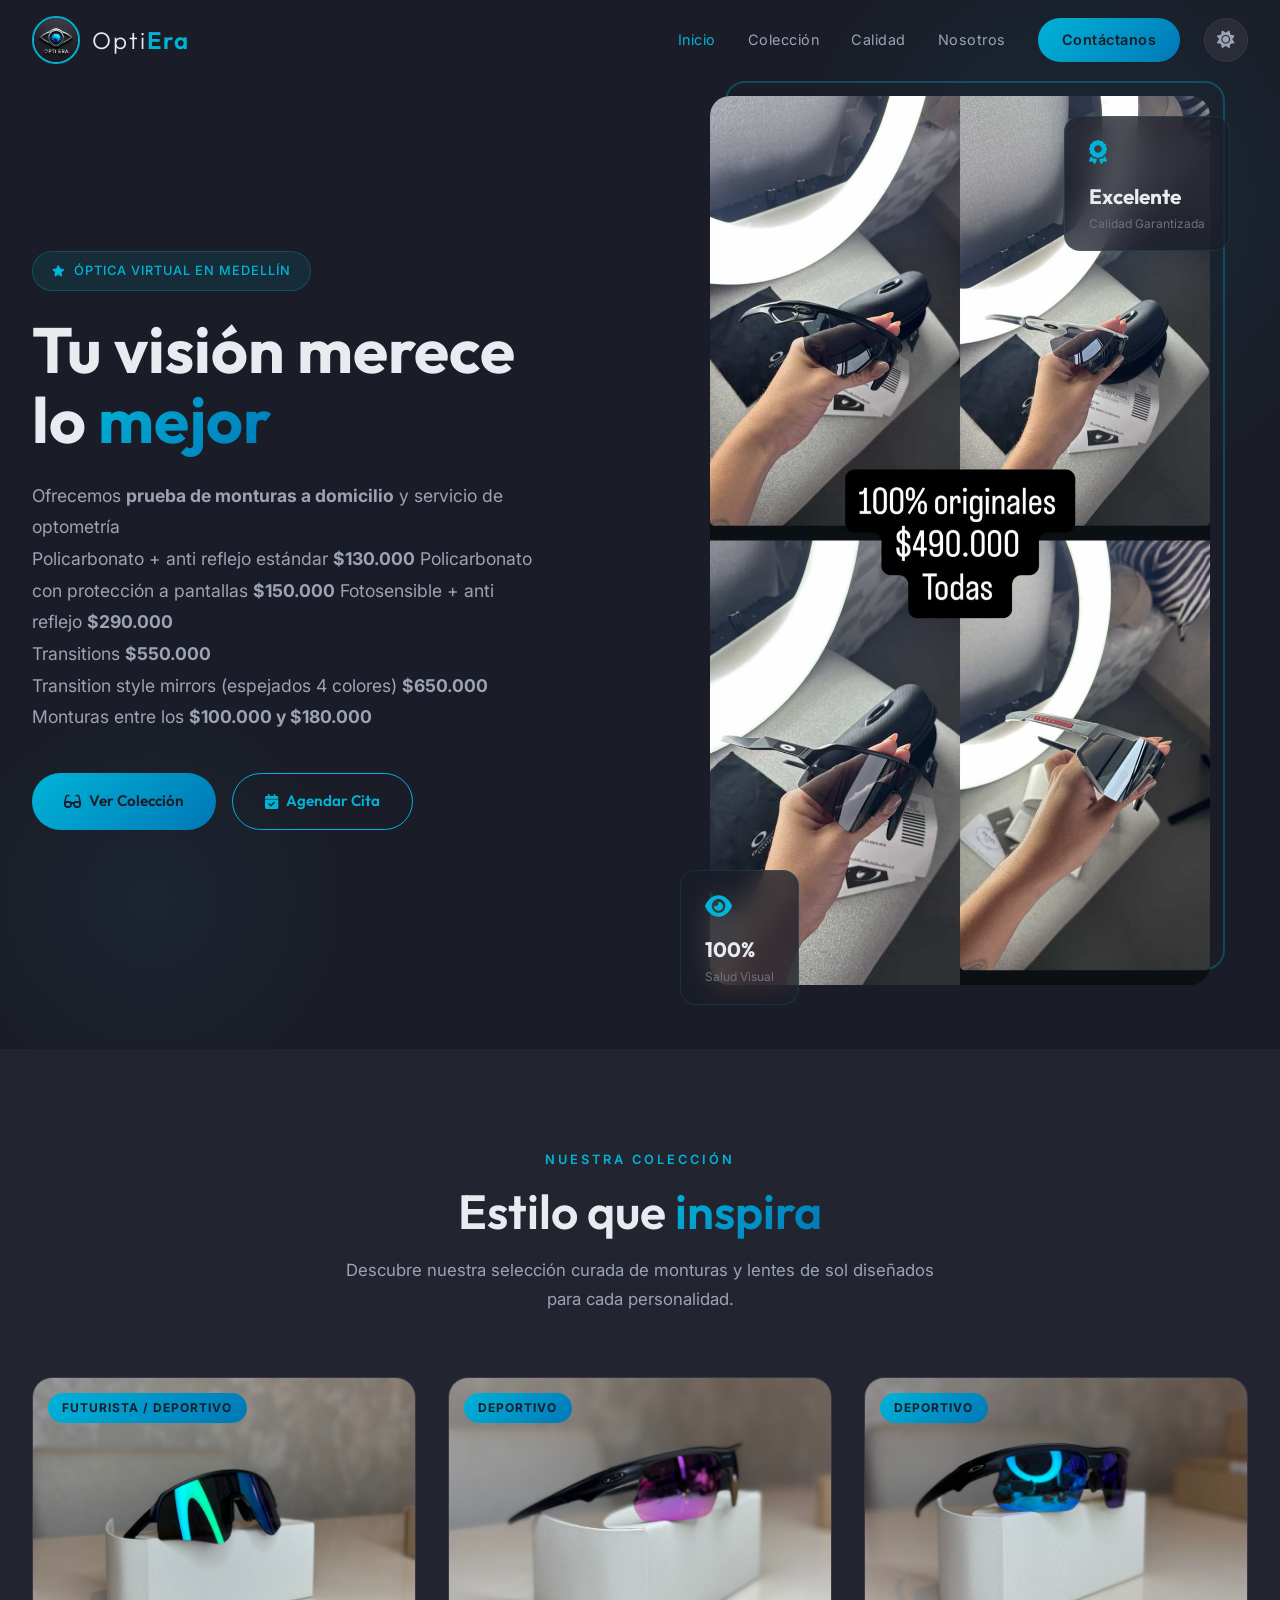
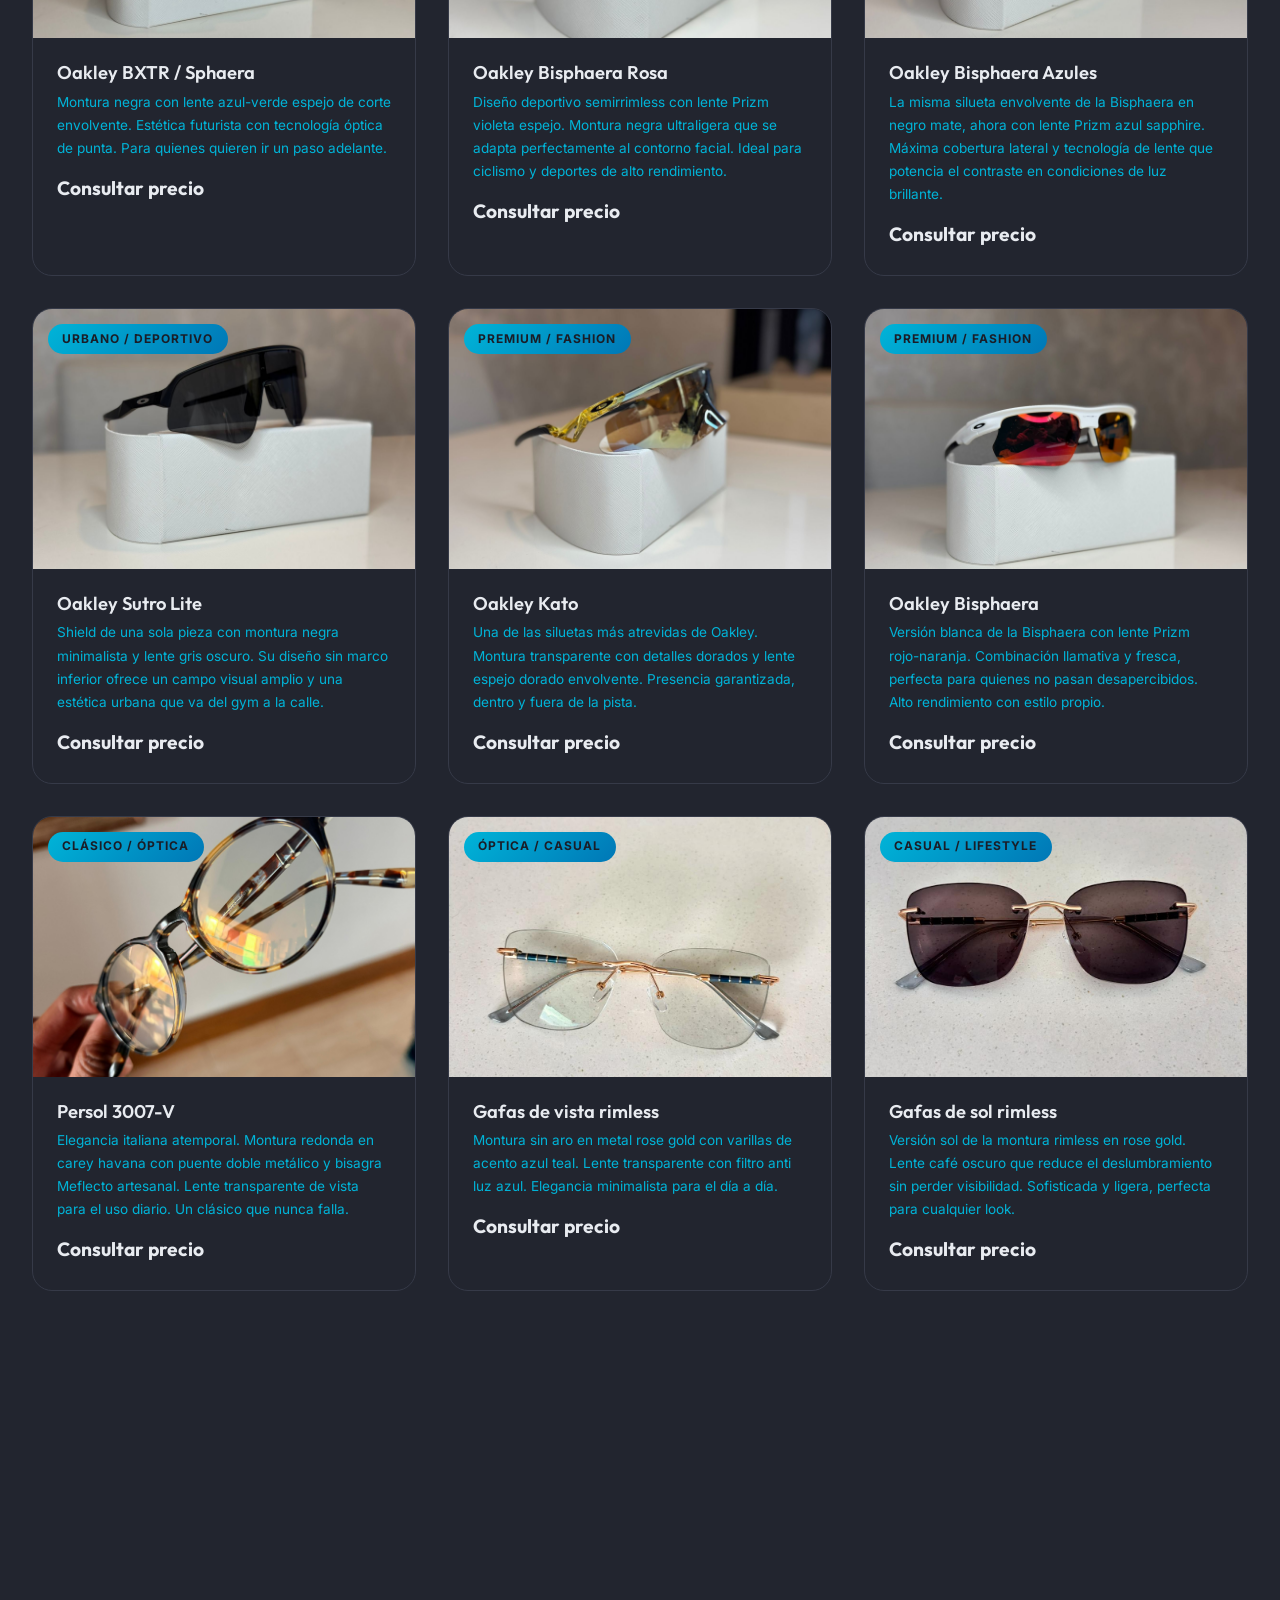
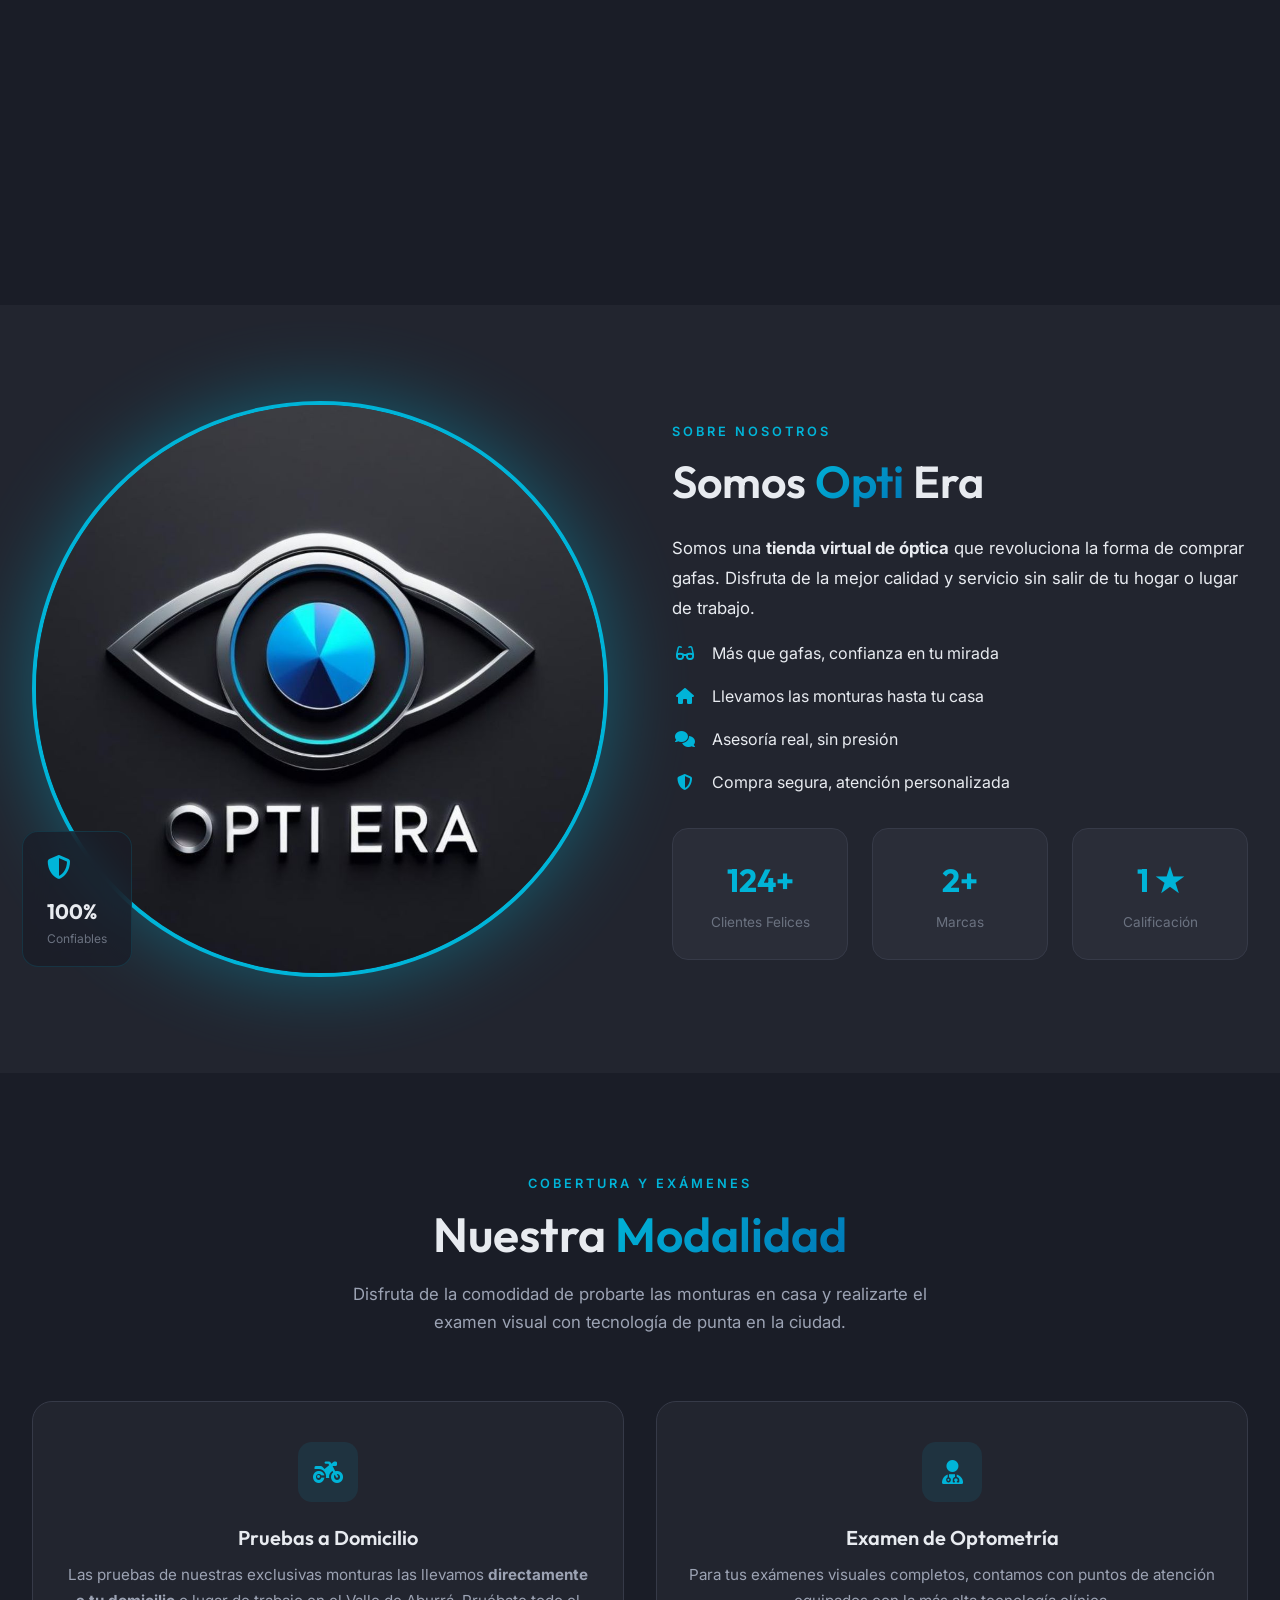
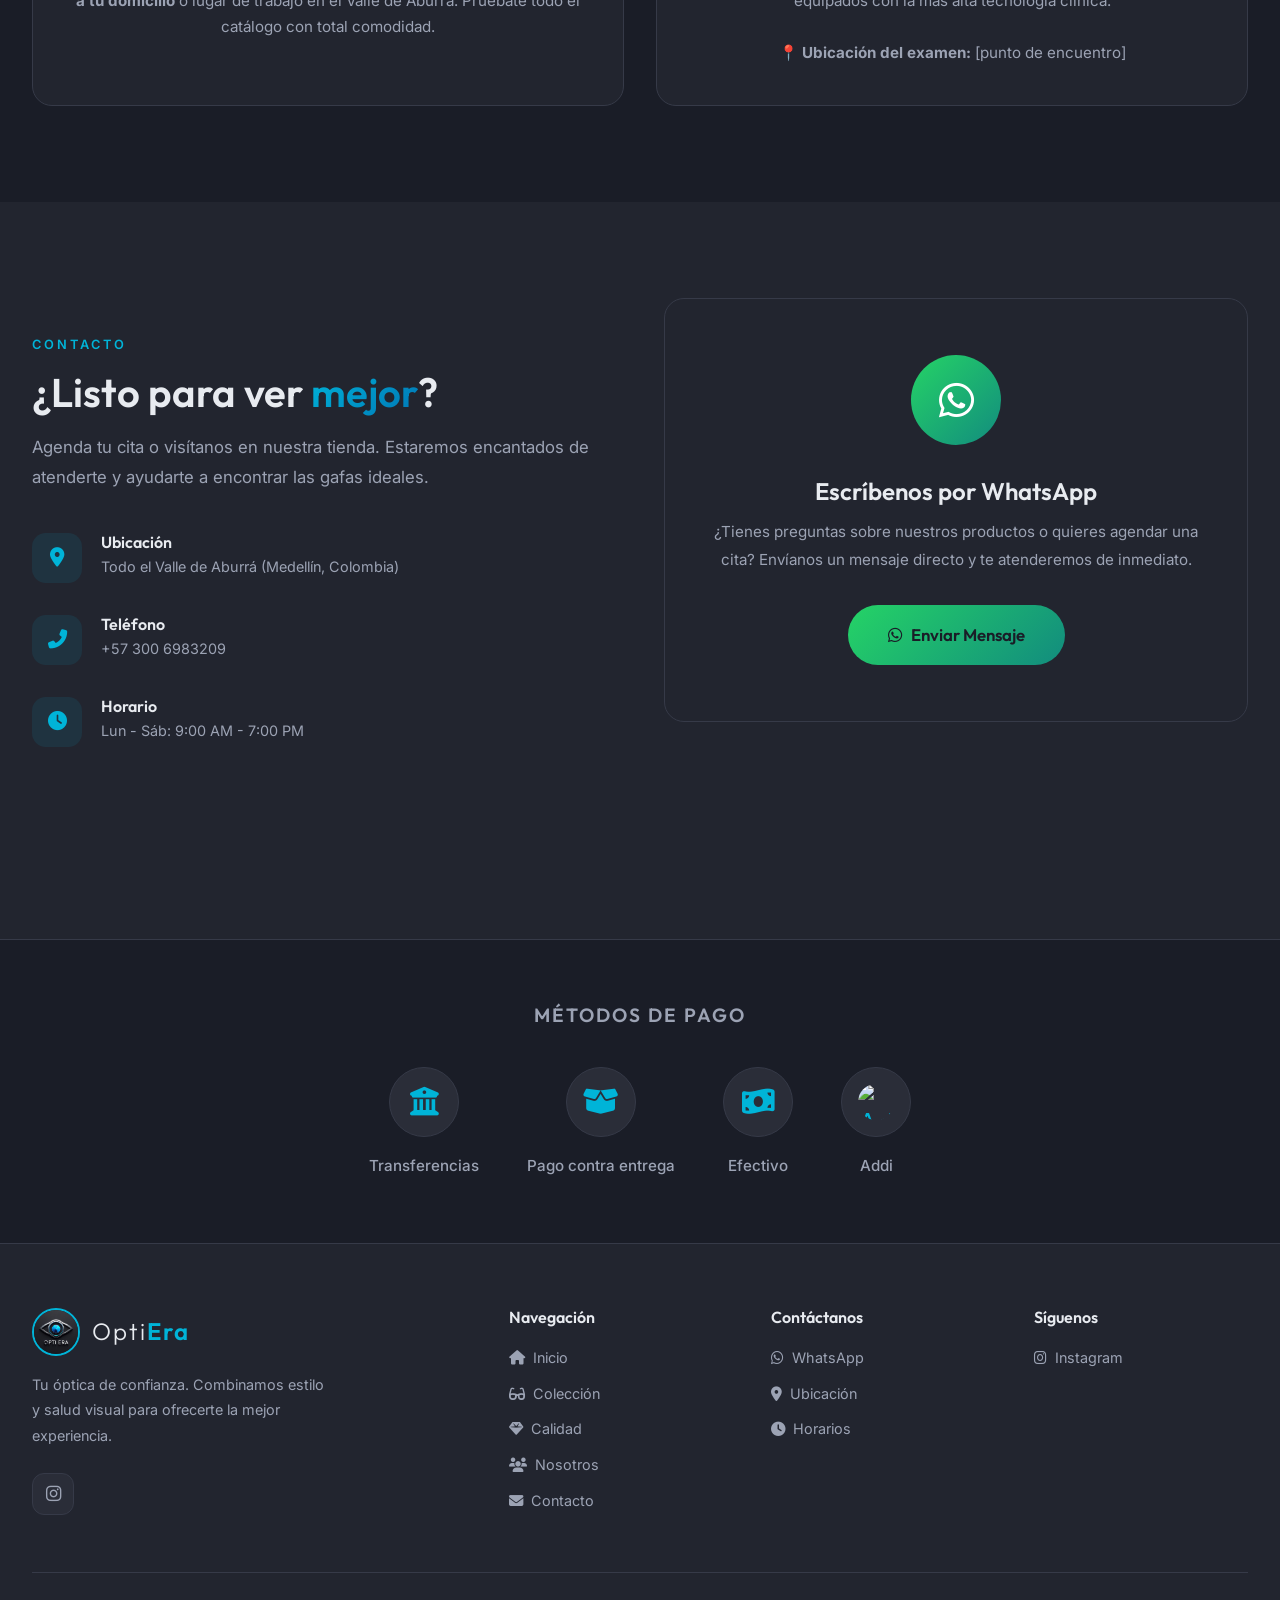
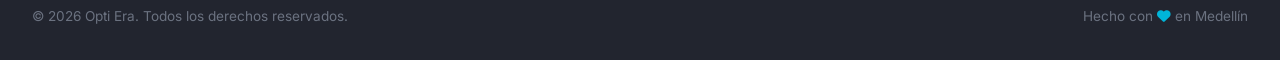
==== index.html @ 65382f9f "Add files via upload" ====
<!DOCTYPE html>
<html lang="es">

<head>
    <meta charset="UTF-8">
    <meta name="viewport" content="width=device-width, initial-scale=1.0">
    <meta name="description"
        content="Opti Era - Tu óptica de confianza. Lentes, monturas y exámenes visuales con la mejor calidad y estilo.">
    <title>Opti Era | Óptica Virtual</title>
    <link rel="stylesheet" href="styles.css">
    <link rel="stylesheet" href="https://cdnjs.cloudflare.com/ajax/libs/font-awesome/6.5.1/css/all.min.css">
    <link rel="icon" href="logo.jpg" type="image/jpeg">
</head>

<body>

    <!-- ========== NAVBAR ========== -->
    <nav class="navbar" id="navbar">
        <div class="nav-container">
            <a href="#" class="nav-logo">
                <img src="logo.jpg" alt="Opti Era Logo">
                <span class="nav-logo-text">Opti<span>Era</span></span>
            </a>
            <div class="nav-right">
                <div class="nav-links" id="navLinks">
                    <a href="#inicio">Inicio</a>
                    <a href="#coleccion">Colección</a>
                    <a href="#calidad">Calidad</a>
                    <a href="#nosotros">Nosotros</a>
                    <a href="#contacto" class="nav-cta">Contáctanos</a>
                </div>
                <button class="theme-toggle" id="themeToggle" aria-label="Cambiar tema">
                    <i class="fas fa-sun"></i>
                    <i class="fas fa-moon"></i>
                </button>
                <div class="hamburger" id="hamburger">
                    <span></span>
                    <span></span>
                    <span></span>
                </div>
            </div>
        </div>
    </nav>

    <!-- ========== HERO ========== -->
    <section class="hero" id="inicio">
        <div class="hero-bg-glow"></div>
        <div class="hero-bg-glow-2"></div>
        <div class="hero-container">
            <div class="hero-content">
                <div class="hero-badge">
                    <i class="fas fa-star"></i> Óptica Virtual en Medellín
                </div>
                <h1 class="hero-title">
                    Tu visión merece<br>lo <span class="highlight">mejor</span>
                </h1>
                <p class="hero-description">
                    Ofrecemos <strong>prueba de monturas a
                        domicilio</strong> y servicio de optometría
                    <br>
                    Policarbonato + anti reflejo estándar <strong>$130.000</strong>
                    Policarbonato con protección a pantallas <strong>$150.000</strong>
                    Fotosensible + anti reflejo <strong>$290.000</strong> <br>
                    Transitions <strong>$550.000</strong> <br>
                    Transition style mirrors (espejados 4 colores) <strong>$650.000</strong> <br>
                    Monturas entre los <strong>$100.000 y $180.000</strong>
                </p>
                <div class="hero-buttons">
                    <a href="#coleccion" class="btn-primary">
                        <i class="fas fa-glasses"></i> Ver Colección
                    </a>
                    <a href="#contacto" class="btn-outline">
                        <i class="fas fa-calendar-check"></i> Agendar Cita
                    </a>
                </div>
            </div>
            <div class="hero-image">
                <div class="hero-image-wrapper">
                    <!-- TODO: Reemplaza "encabezado.jpg" con el nombre de tu 4ta imagen -->
                    <img src="catalogo/gafas_1.jpg" alt="Gafas Opti Era">
                    <div class="hero-floating-card card-1">
                        <div class="card-icon"><i class="fas fa-eye"></i></div>
                        <div class="card-number">100%</div>
                        <div class="card-label">Salud Visual</div>
                    </div>
                    <div class="hero-floating-card card-2">
                        <div class="card-icon"><i class="fas fa-award"></i></div>
                        <div class="card-number">Excelente</div>
                        <div class="card-label">Calidad Garantizada</div>
                    </div>
                </div>
            </div>
        </div>
    </section>


    <!-- ========== COLECCIÓN ========== -->
    <section class="section" id="coleccion" style="background: var(--dark-card);">
        <div class="container">
            <div class="section-header reveal">
                <span class="section-label">Nuestra Colección</span>
                <h2 class="section-title">Estilo que <span class="highlight">inspira</span></h2>
                <p class="section-description">Descubre nuestra selección curada de monturas y lentes de sol diseñados
                    para cada personalidad.</p>
            </div>
            <div class="collection-grid">
                <!-- Imagen 1 (Variante 1) -->
                <div class="product-card reveal">
                    <div class="product-image">
                        <!-- Reemplaza con el nombre real de tu imagen en la carpeta catalogo -->
                        <img src="catalogo/gafas_18.jpg" alt="Montura Al Aire Oro">
                        <span class="product-tag">Futurista / Deportivo
                        </span>
                    </div>
                    <div class="product-info">
                        <h3>Oakley BXTR / Sphaera</h3>
                        <p class="product-category">Montura negra con lente azul-verde espejo de corte envolvente.
                            Estética futurista con tecnología óptica de punta. Para quienes quieren ir un paso adelante.
                        </p>
                        <p class="product-price">Consultar precio</p>
                    </div>
                </div>

                <!-- Imagen 1 (Variante 2) -->
                <div class="product-card reveal">
                    <div class="product-image">
                        <!-- Reemplaza con el nombre real de tu imagen en la carpeta catalogo -->
                        <img src="catalogo/gafas_2.jpg" alt="Montura Al Aire Plata">
                        <span class="product-tag">Deportivo</span>
                    </div>
                    <div class="product-info">
                        <h3>Oakley Bisphaera Rosa</h3>
                        <p class="product-category">Diseño deportivo semirrimless con lente Prizm violeta espejo.
                            Montura negra ultraligera que se adapta perfectamente al contorno facial. Ideal para
                            ciclismo y deportes de alto rendimiento.</p>
                        <p class="product-price">Consultar precio</p>
                    </div>
                </div>

                <!-- Imagen 2 (Oakley Azules) -->
                <div class="product-card reveal">
                    <div class="product-image">
                        <!-- Reemplaza con el nombre real de tu imagen -->
                        <img src="catalogo/gafas_3.jpg" alt="Gafas Deportivas Azules">
                        <span class="product-tag">Deportivo</span>
                    </div>
                    <div class="product-info">
                        <h3>Oakley Bisphaera Azules</h3>
                        <p class="product-category">
                            La misma silueta envolvente de la Bisphaera en negro mate, ahora con lente Prizm azul
                            sapphire. Máxima cobertura lateral y tecnología de lente que potencia el contraste en
                            condiciones de luz brillante.</p>
                        <p class="product-price">Consultar precio</p>
                    </div>
                </div>

                <!-- Imagen 3 (Grid de 13 fotos similares - Marcador 1) -->
                <div class="product-card reveal">
                    <div class="product-image">
                        <img src="catalogo/gafas_4.jpg" alt="Colección">
                        <span class="product-tag">Urbano / Deportivo</span>
                    </div>
                    <div class="product-info">
                        <h3>Oakley Sutro Lite</h3>
                        <p class="product-category">Shield de una sola pieza con montura negra minimalista y lente gris
                            oscuro. Su diseño sin marco inferior ofrece un campo visual amplio y una estética urbana que
                            va del gym a la calle.</p>
                        <p class="product-price">Consultar precio</p>
                    </div>
                </div>

                <!-- Marcador 2 -->
                <div class="product-card reveal">
                    <div class="product-image">
                        <img src="catalogo/gafas_5.jpg" alt="Colección">
                        <span class="product-tag">Premium / Fashion</span>
                    </div>
                    <div class="product-info">
                        <h3>Oakley Kato </h3>
                        <p class="product-category">Una de las siluetas más atrevidas de Oakley. Montura transparente
                            con detalles dorados y lente espejo dorado envolvente. Presencia garantizada, dentro y fuera
                            de la pista.</p>
                        <p class="product-price">Consultar precio</p>
                    </div>
                </div>

                <!-- Marcador 3 -->
                <div class="product-card reveal">
                    <div class="product-image">
                        <img src="catalogo/gafas_6.jpg" alt="Colección">
                        <span class="product-tag">Premium / Fashion</span>
                    </div>
                    <div class="product-info">
                        <h3>Oakley Bisphaera</h3>
                        <p class="product-category">Versión blanca de la Bisphaera con lente Prizm rojo-naranja.
                            Combinación llamativa y fresca, perfecta para quienes no pasan desapercibidos. Alto
                            rendimiento con estilo propio.</p>
                        <p class="product-price">Consultar precio</p>
                    </div>
                </div>

                <!-- Marcador 4 -->
                <div class="product-card reveal">
                    <div class="product-image">
                        <img src="catalogo/gafas_7.jpg" alt="Colección">
                        <span class="product-tag">Clásico / Óptica</span>
                    </div>
                    <div class="product-info">
                        <h3>Persol 3007-V </h3>
                        <p class="product-category">Elegancia italiana atemporal. Montura redonda en carey havana con
                            puente doble metálico y bisagra Meflecto artesanal. Lente transparente de vista para el uso
                            diario. Un clásico que nunca falla.</p>
                        <p class="product-price">Consultar precio</p>
                    </div>
                </div>

                <!-- Marcador 5 -->
                <div class="product-card reveal">
                    <div class="product-image">
                        <img src="catalogo/gafas_8.jpg" alt="Colección">
                        <span class="product-tag">Óptica / Casual</span>
                    </div>
                    <div class="product-info">
                        <h3>Gafas de vista rimless</h3>
                        <p class="product-category">Montura sin aro en metal rose gold con varillas de acento azul teal.
                            Lente transparente con filtro anti luz azul. Elegancia minimalista para el día a día.</p>
                        <p class="product-price">Consultar precio</p>
                    </div>
                </div>

                <!-- Marcador 6 -->
                <div class="product-card reveal">
                    <div class="product-image">
                        <img src="catalogo/gafas_9.jpg" alt="Colección">
                        <span class="product-tag">Casual / Lifestyle</span>
                    </div>
                    <div class="product-info">
                        <h3>Gafas de sol rimless</h3>
                        <p class="product-category">Versión sol de la montura rimless en rose gold. Lente café oscuro
                            que reduce el deslumbramiento sin perder visibilidad. Sofisticada y ligera, perfecta para
                            cualquier look.</p>
                        <p class="product-price">Consultar precio</p>
                    </div>
                </div>

                <!-- Marcador 7 -->
                <div class="product-card reveal">
                    <div class="product-image">
                        <img src="catalogo/gafas_10.jpg" alt="Colección">
                        <span class="product-tag">Urbano / Retro</span>
                    </div>
                    <div class="product-info">
                        <h3>Oakley Eye Jacket Redux</h3>
                        <p class="product-category">Un ícono de los 90 revivido. Montura gris metalizada con lente azul
                            espejo y silueta alien que sigue siendo referente de cultura urbana y skate. Audaz,
                            distinta, inconfundible.</p>
                        <p class="product-price">Consultar precio</p>
                    </div>
                </div>

                <!-- Marcador 8 -->
                <div class="product-card reveal">
                    <div class="product-image">
                        <img src="catalogo/gafas_11.jpg" alt="Colección">
                        <span class="product-tag">Deportivo / Edición Especial</span>
                    </div>
                    <div class="product-info">
                        <h3>Oakley Radar EV Path</h3>
                        <p class="product-category">Edición especial con montura en degradado azul y detalles amarillos.
                            Lente Prizm con acabado arcoíris que captura todas las miradas. Rendimiento élite con un
                            toque de colección.</p>
                        <p class="product-price">Consultar precio</p>
                    </div>
                </div>

                <!-- Marcador 9 -->
                <div class="product-card reveal">
                    <div class="product-image">
                        <img src="catalogo/gafas_12.jpg" alt="Colección">
                        <span class="product-tag"> Urbano / Premium</span>
                    </div>
                    <div class="product-info">
                        <h3>Oakley Encoder / Sutro Lite</h3>
                        <p class="product-category">Shield geométrico de líneas limpias en blanco con lente Prizm
                            rosa/violeta. Una de las siluetas más modernas del catálogo Oakley. Incluye estuche rígido
                            original.</p>
                        <p class="product-price">Consultar precio</p>
                    </div>
                </div>

                <!-- Marcador 10 -->
                <div class="product-card reveal">
                    <div class="product-image">
                        <img src="catalogo/gafas_13.jpg" alt="Colección">
                        <span class="product-tag">Deportivo</span>
                    </div>
                    <div class="product-info">
                        <h3>Oakley RadarLock Path</h3>
                        <p class="product-category">
                            Sistema de intercambio de lentes en montura blanca con lente Prizm azul. Versatilidad y
                            rendimiento en una sola montura. Lista para cualquier condición climática.
                        </p>
                        <p class="product-price">Consultar precio</p>
                    </div>
                </div>

                <!-- Marcador 11 -->
                <div class="product-card reveal">
                    <div class="product-image">
                        <img src="catalogo/gafas_14.jpg" alt="Colección">
                        <span class="product-tag">Premium / Fashion</span>
                    </div>
                    <div class="product-info">
                        <h3>Oakley Encoder</h3>
                        <p class="product-category">Shield geométrico de líneas limpias en blanco con lente Prizm
                            rosa/violeta. Una de las siluetas más modernas del catálogo Oakley. Incluye estuche rígido
                            original.
                        </p>
                        <p class="product-price">Consultar precio</p>
                    </div>
                </div>

                <!-- Marcador 12 -->
                <div class="product-card reveal">
                    <div class="product-image">
                        <img src="catalogo/gafas_15.jpg" alt="Colección">
                        <span class="product-tag">Deportivo</span>
                    </div>
                    <div class="product-info">
                        <h3>Oakley Radar EV Path</h3>
                        <p class="product-category">Clásico absoluto en negro brillante con lente Prizm rojo fuego. La
                            combinación más icónica de la Radar EV. Potencia visual y estética que nunca pasa de
                            moda.</p>
                        <p class="product-price">Consultar precio</p>
                    </div>
                </div>

                <!-- Marcador 13 -->
                <div class="product-card reveal">
                    <div class="product-image">
                        <img src="catalogo/gafas_16.jpg" alt="Colección">
                        <span class="product-tag">Lujo / Deportivo</span>
                    </div>
                    <div class="product-info">
                        <h3>Prada Linea Rossa</h3>
                        <p class="product-category">La línea deportiva de Prada en su máxima expresión. Montura azul con
                            logo rojo Prada y lente ámbar que optimiza la visión en condiciones de baja luz. Lujo
                            funcional.</p>
                        <p class="product-price">Consultar precio</p>
                    </div>
                </div>
            </div>
        </div>
    </section>

    <!-- ========== CALIDAD PREMIUM ========== -->
    <section class="section" id="calidad">
        <div class="container">
            <div class="section-header reveal">
                <span class="section-label">Calidad sin compromisos</span>
                <h2 class="section-title">Materiales de <span class="highlight">Primera</span></h2>
                <p class="section-description">Manejamos exactamente los mismos materiales premium y estándares de
                    fabricación que las grandes marcas mundiales. Misma calidad en tus manos.</p>
            </div>
            <div class="brands-track reveal" style="gap: 2rem;">
                <div class="brand-item"
                    style="display: flex; flex-direction: column; align-items: center; gap: 0.5rem; text-align: center; border: none; background: transparent; padding: 0;">
                    <i class="fas fa-gem" style="font-size: 2.5rem; color: var(--cyan-primary);"></i>
                    <span style="font-size: 1.1rem; color: var(--text-white);">Acetato de Alta Densidad</span>
                </div>
                <div class="brand-item"
                    style="display: flex; flex-direction: column; align-items: center; gap: 0.5rem; text-align: center; border: none; background: transparent; padding: 0;">
                    <i class="fas fa-feather-alt" style="font-size: 2.5rem; color: var(--cyan-primary);"></i>
                    <span style="font-size: 1.1rem; color: var(--text-white);">Titanio Ultraligero</span>
                </div>
                <div class="brand-item"
                    style="display: flex; flex-direction: column; align-items: center; gap: 0.5rem; text-align: center; border: none; background: transparent; padding: 0;">
                    <i class="fas fa-shield-alt" style="font-size: 2.5rem; color: var(--cyan-primary);"></i>
                    <span style="font-size: 1.1rem; color: var(--text-white);">Policarbonato Premium</span>
                </div>
                <div class="brand-item"
                    style="display: flex; flex-direction: column; align-items: center; gap: 0.5rem; text-align: center; border: none; background: transparent; padding: 0;">
                    <i class="fas fa-sun" style="font-size: 2.5rem; color: var(--cyan-primary);"></i>
                    <span style="font-size: 1.1rem; color: var(--text-white);">Filtros UV400 Avanzados</span>
                </div>
            </div>
        </div>
    </section>

    <!-- ========== NOSOTROS ========== -->
    <section class="section" id="nosotros" style="background: var(--dark-card);">
        <div class="container">
            <div class="about-container">
                <div class="about-image reveal-left">
                    <div class="about-logo-backdrop"></div>
                    <img src="logo.jpg" alt="Optiver Medellín - Nosotros"
                        style="border-radius: 50%; aspect-ratio: 1; object-fit: cover; position: relative; z-index: 2; border: 4px solid var(--cyan-primary);">
                    <div class="hero-floating-card card-3">
                        <div class="card-icon"><i class="fas fa-shield-alt"></i></div>
                        <div class="card-number">100%</div>
                        <div class="card-label">Confiables</div>
                    </div>
                </div>
                <div class="about-content reveal-right">
                    <span class="section-label">Sobre Nosotros</span>
                    <h2>Somos <span class="highlight">Opti</span> Era</h2>
                    <p style="margin-bottom: 1rem; color: var(--text-white); font-size: 1.05rem;">
                        Somos una <strong>tienda virtual de óptica</strong> que revoluciona la forma de comprar gafas.
                        Disfruta de la mejor calidad y servicio sin salir de tu hogar o lugar de trabajo.
                    </p>
                    <ul
                        style="list-style-type: none; padding-left: 0; display: flex; flex-direction: column; gap: 1rem; margin-top: 1rem;">
                        <li><i class="fas fa-glasses"
                                style="color: var(--cyan-primary); margin-right: 15px; width: 25px; text-align: center;"></i>Más
                            que gafas, confianza en tu mirada</li>
                        <li><i class="fas fa-home"
                                style="color: var(--cyan-primary); margin-right: 15px; width: 25px; text-align: center;"></i>Llevamos
                            las monturas hasta tu casa</li>
                        <li><i class="fas fa-comments"
                                style="color: var(--cyan-primary); margin-right: 15px; width: 25px; text-align: center;"></i>Asesoría
                            real, sin presión</li>
                        <li><i class="fas fa-shield-alt"
                                style="color: var(--cyan-primary); margin-right: 15px; width: 25px; text-align: center;"></i>Compra
                            segura, atención personalizada</li>
                    </ul>
                    <div class="about-stats">
                        <div class="stat-item">
                            <span class="stat-number" data-count="500" data-suffix="+">0</span>
                            <span class="stat-label">Clientes Felices</span>
                        </div>
                        <div class="stat-item">
                            <span class="stat-number" data-count="10" data-suffix="+">0</span>
                            <span class="stat-label">Marcas</span>
                        </div>
                        <div class="stat-item">
                            <span class="stat-number" data-count="5" data-suffix=" ★">0</span>
                            <span class="stat-label">Calificación</span>
                        </div>
                    </div>
                </div>
            </div>
        </div>
    </section>


    <!-- ========== MODALIDAD DE ATENCIÓN ========== -->
    <section class="section" id="atencion">
        <div class="container">
            <div class="section-header reveal">
                <span class="section-label">Cobertura y Exámenes</span>
                <h2 class="section-title">Nuestra <span class="highlight">Modalidad</span></h2>
                <p class="section-description">Disfruta de la comodidad de probarte las monturas en casa y realizarte el
                    examen visual con tecnología de punta en la ciudad.</p>
            </div>

            <div class="services-grid reveal">
                <div class="service-card" style="text-align: center;">
                    <div class="service-icon" style="margin: 0 auto 1.5rem;"><i class="fas fa-motorcycle"></i></div>
                    <h3>Pruebas a Domicilio</h3>
                    <p>Las pruebas de nuestras exclusivas monturas las llevamos <strong>directamente a tu
                            domicilio</strong> o lugar de trabajo en el Valle de Aburrá. Pruébate todo el catálogo con
                        total comodidad.</p>
                </div>

                <div class="service-card" style="text-align: center;">
                    <div class="service-icon" style="margin: 0 auto 1.5rem;"><i class="fas fa-user-md"></i></div>
                    <h3>Examen de Optometría</h3>
                    <p>Para tus exámenes visuales completos, contamos con puntos de atención equipados con la más alta
                        tecnología clínica.<br><br><strong>📍 Ubicación del examen:</strong> [punto de encuentro]</p>
                </div>
            </div>
        </div>
    </section>

    <!-- ========== CONTACTO ========== -->
    <section class="section" id="contacto" style="background: var(--dark-card);">
        <div class="container">
            <div class="contact-container">
                <div class="contact-info reveal-left">
                    <span class="section-label">Contacto</span>
                    <h2>¿Listo para ver <span class="highlight">mejor</span>?</h2>
                    <p>Agenda tu cita o visítanos en nuestra tienda. Estaremos encantados de atenderte y ayudarte a
                        encontrar las gafas ideales.</p>

                    <div class="contact-detail">
                        <div class="contact-detail-icon">
                            <i class="fas fa-map-marker-alt"></i>
                        </div>
                        <div>
                            <h4>Ubicación</h4>
                            <p>Todo el Valle de Aburrá (Medellín, Colombia)
                            </p>
                        </div>
                    </div>
                    <div class="contact-detail">
                        <div class="contact-detail-icon">
                            <i class="fas fa-phone-alt"></i>
                        </div>
                        <div>
                            <h4>Teléfono</h4>
                            <p>+57 300 6983209</p>
                        </div>
                    </div>
                    <div class="contact-detail">
                        <div class="contact-detail-icon">
                            <i class="fas fa-clock"></i>
                        </div>
                        <div>
                            <h4>Horario</h4>
                            <p>Lun - Sáb: 9:00 AM - 7:00 PM</p>
                        </div>
                    </div>
                    <div class="contact-detail"> </div>
                </div>

                <div class="contact-form-card reveal-right"
                    style="display: flex; flex-direction: column; align-items: center; justify-content: center; text-align: center; padding: 3.5rem 2.5rem;">
                    <div
                        style="width: 90px; height: 90px; border-radius: 50%; background: linear-gradient(135deg, #25D366 0%, #128C7E 100%); display: flex; align-items: center; justify-content: center; margin-bottom: 2rem; font-size: 2.5rem; color: white;">
                        <i class="fab fa-whatsapp"></i>
                    </div>
                    <h3 style="font-size: 1.5rem; margin-bottom: 0.75rem; font-family: 'Outfit', sans-serif;">Escríbenos
                        por WhatsApp</h3>
                    <p style="color: var(--text-gray); margin-bottom: 2rem; line-height: 1.8; font-size: 0.95rem;">
                        ¿Tienes preguntas sobre nuestros productos o quieres agendar una cita? Envíanos un mensaje
                        directo y te atenderemos de inmediato.</p>
                    <a href="https://wa.me/573006983209?text=Hola%20Optiver%20Medellín%2C%20me%20gustaría%20obtener%20más%20información"
                        target="_blank" class="btn-submit"
                        style="display: inline-flex; width: auto; padding: 1rem 2.5rem; border-radius: 50px; background: linear-gradient(135deg, #25D366 0%, #128C7E 100%); text-decoration: none; font-size: 1.05rem;">
                        <i class="fab fa-whatsapp"></i> Enviar Mensaje
                    </a>
                </div>
            </div>
        </div>
    </section>

    <!-- ========== MÉTODOS DE PAGO ========== -->
    <section class="payment-methods-section" id="pagos">
        <div class="container">
            <h2 class="payment-title">MÉTODOS DE PAGO</h2>
            <div class="payment-methods-grid reveal">
                <div class="payment-method-card">
                    <div class="payment-icon-wrapper"><i class="fas fa-university"></i></div>
                    <span class="payment-label">Transferencias</span>
                </div>
                <div class="payment-method-card">
                    <div class="payment-icon-wrapper"><i class="fas fa-box-open"></i></div>
                    <span class="payment-label">Pago contra entrega</span>
                </div>
                <div class="payment-method-card">
                    <div class="payment-icon-wrapper"><i class="fas fa-money-bill-wave"></i></div>
                    <span class="payment-label">Efectivo</span>
                </div>
                <div class="payment-method-card">
                    <div class="payment-icon-wrapper">
                        <img src="https://www.google.com/s2/favicons?domain=co.addi.com&sz=128" alt="Addi"
                            style="width: 36px; height: 36px; border-radius: 50%;">
                    </div>
                    <span class="payment-label">Addi</span>
                </div>
            </div>
        </div>
    </section>

    <!-- ========== FOOTER ========== -->
    <footer class="footer">
        <div class="footer-container">
            <div class="footer-brand">
                <a href="#" class="nav-logo">
                    <img src="logo.jpg" alt="Opti Era">
                    <span class="nav-logo-text">Opti<span>Era</span></span>
                </a>
                <p>Tu óptica de confianza. Combinamos estilo y salud visual para ofrecerte la mejor
                    experiencia.</p>
                <div class="footer-social">
                    <a href="https://www.instagram.com/optiera.tiendadegafas/reels/" aria-label="Instagram"
                        target="_blank"><i class="fab fa-instagram"></i></a>
                </div>
            </div>
            <div class="footer-column">
                <h4>Navegación</h4>
                <a href="#inicio"><i class="fas fa-home" style="margin-right: 8px;"></i>Inicio</a>
                <a href="#coleccion"><i class="fas fa-glasses" style="margin-right: 8px;"></i>Colección</a>
                <a href="#calidad"><i class="fas fa-gem" style="margin-right: 8px;"></i>Calidad</a>
                <a href="#nosotros"><i class="fas fa-users" style="margin-right: 8px;"></i>Nosotros</a>
                <a href="#contacto"><i class="fas fa-envelope" style="margin-right: 8px;"></i>Contacto</a>
            </div>
            <div class="footer-column">
                <h4>Contáctanos</h4>
                <a href="https://wa.me/573006983209" target="_blank"><i class="fab fa-whatsapp"
                        style="margin-right: 8px;"></i>WhatsApp</a>
                <a href="#contacto"><i class="fas fa-map-marker-alt" style="margin-right: 8px;"></i>Ubicación</a>
                <a href="#contacto"><i class="fas fa-clock" style="margin-right: 8px;"></i>Horarios</a>
            </div>
            <div class="footer-column">
                <h4>Síguenos</h4>
                <a href="https://www.instagram.com/optiera.tiendadegafas/reels/" target="_blank"><i
                        class="fab fa-instagram" style="margin-right: 8px;"></i>Instagram</a>
            </div>
        </div>
        <div class="footer-bottom">
            <p>&copy; 2026 Opti Era. Todos los derechos reservados.</p>
            <p>Hecho con <i class="fas fa-heart" style="color: var(--cyan-primary);"></i> en Medellín</p>
        </div>
    </footer>

    <!-- ========== IMAGE MODAL (LIGHTBOX) ========== -->
    <div id="imageModal" class="image-modal">
        <span class="modal-close" id="modalClose">&times;</span>
        <img class="modal-content" id="modalImage" alt="Vista previa">
    </div>

    <script src="script.js"></script>
</body>

</html>
---- styles.css ----
@import url('https://fonts.googleapis.com/css2?family=Outfit:wght@300;400;500;600;700&family=Inter:wght@300;400;500;600&display=swap');

/* ========== CSS Variables ========== */
:root {
  --cyan-primary: #00B4D8;
  --cyan-light: #48CAE4;
  --cyan-dark: #0077B6;
  --dark-bg: #1A1D27;
  --dark-card: #22252F;
  --dark-surface: #2A2D38;
  --dark-border: #363A48;
  --text-white: #E8EBF0;
  --text-gray: #9CA3B4;
  --text-muted: #6B7280;
  --gradient-cyan: linear-gradient(135deg, #00B4D8 0%, #0077B6 100%);
  --gradient-bg: linear-gradient(180deg, #1A1D27 0%, #22252F 100%);
  --glass-bg: rgba(26, 29, 39, 0.75);
  --glass-border: rgba(0, 180, 216, 0.15);
  --shadow-cyan: 0 0 30px rgba(0, 180, 216, 0.12);
  --transition-smooth: all 0.4s cubic-bezier(0.25, 0.46, 0.45, 0.94);
}

/* ========== Light Theme ========== */
[data-theme="light"] {
  --dark-bg: #F0F2F5;
  --dark-card: #FFFFFF;
  --dark-surface: #E6E9EF;
  --dark-border: #CDD2DC;
  --text-white: #1A1D27;
  --text-gray: #4A5060;
  --text-muted: #6B7280;
  --glass-bg: rgba(255, 255, 255, 0.85);
  --glass-border: rgba(0, 119, 182, 0.2);
  --shadow-cyan: 0 0 30px rgba(0, 119, 182, 0.08);
}

[data-theme="light"] .navbar.scrolled {
  background: rgba(240, 242, 245, 0.92);
}

[data-theme="light"] .hero-bg-glow {
  background: radial-gradient(circle, rgba(0, 180, 216, 0.1) 0%, transparent 70%);
}

[data-theme="light"] .hero-bg-glow-2 {
  background: radial-gradient(circle, rgba(0, 119, 182, 0.08) 0%, transparent 70%);
}

/* ========== Theme Toggle Button ========== */
.theme-toggle {
  width: 44px;
  height: 44px;
  border-radius: 50%;
  border: 1.5px solid var(--dark-border);
  background: var(--dark-surface);
  color: var(--text-gray);
  cursor: pointer;
  display: flex;
  align-items: center;
  justify-content: center;
  font-size: 1.1rem;
  transition: var(--transition-smooth);
  position: relative;
  overflow: hidden;
}

.theme-toggle:hover {
  border-color: var(--cyan-primary);
  color: var(--cyan-primary);
  transform: rotate(15deg);
}

.theme-toggle .fa-sun,
.theme-toggle .fa-moon {
  position: absolute;
  transition: all 0.4s ease;
}

.theme-toggle .fa-sun {
  opacity: 1;
  transform: rotate(0deg) scale(1);
}

.theme-toggle .fa-moon {
  opacity: 0;
  transform: rotate(-90deg) scale(0.5);
}

[data-theme="light"] .theme-toggle .fa-sun {
  opacity: 0;
  transform: rotate(90deg) scale(0.5);
}

[data-theme="light"] .theme-toggle .fa-moon {
  opacity: 1;
  transform: rotate(0deg) scale(1);
}

/* ========== Reset & Base ========== */
*,
*::before,
*::after {
  margin: 0;
  padding: 0;
  box-sizing: border-box;
}

html {
  scroll-behavior: smooth;
  font-size: 16px;
}

body {
  font-family: 'Inter', sans-serif;
  background: var(--dark-bg);
  color: var(--text-white);
  line-height: 1.7;
  overflow-x: hidden;
}

h1,
h2,
h3,
h4,
h5,
h6 {
  font-family: 'Outfit', sans-serif;
  font-weight: 600;
  line-height: 1.2;
}

a {
  text-decoration: none;
  color: inherit;
}

img {
  max-width: 100%;
  height: auto;
  display: block;
}

ul {
  list-style: none;
}

/* ========== Scrollbar ========== */
::-webkit-scrollbar {
  width: 8px;
}

::-webkit-scrollbar-track {
  background: var(--dark-bg);
}

::-webkit-scrollbar-thumb {
  background: var(--cyan-dark);
  border-radius: 4px;
}

/* ========== Navbar ========== */
.navbar {
  position: fixed;
  top: 0;
  left: 0;
  width: 100%;
  z-index: 1000;
  padding: 1rem 0;
  transition: var(--transition-smooth);
  background: transparent;
}

.navbar.scrolled {
  background: rgba(26, 29, 39, 0.92);
  backdrop-filter: blur(20px);
  -webkit-backdrop-filter: blur(20px);
  border-bottom: 1px solid var(--glass-border);
  padding: 0.6rem 0;
  box-shadow: var(--shadow-cyan);
}

.nav-container {
  max-width: 1280px;
  margin: 0 auto;
  padding: 0 2rem;
  display: flex;
  align-items: center;
  justify-content: space-between;
}

.nav-logo {
  display: flex;
  align-items: center;
  gap: 0.75rem;
}

.nav-logo img {
  width: 48px;
  height: 48px;
  border-radius: 50%;
  object-fit: cover;
  border: 2px solid var(--cyan-primary);
  transition: var(--transition-smooth);
}

.nav-logo:hover img {
  box-shadow: 0 0 20px rgba(0, 180, 216, 0.4);
}

@keyframes floatLogo {
  0% {
    transform: translateY(0px) scale(1);
    box-shadow: 0 0 10px rgba(0, 180, 216, 0.4);
  }
  50% {
    transform: translateY(-4px) scale(1.05);
    box-shadow: 0 10px 25px rgba(0, 180, 216, 0.8);
  }
  100% {
    transform: translateY(0px) scale(1);
    box-shadow: 0 0 10px rgba(0, 180, 216, 0.4);
  }
}

.navbar .nav-logo img {
  animation: floatLogo 3s ease-in-out infinite;
}

.navbar .nav-logo:hover img {
  animation: none;
  transform: scale(1.1);
  box-shadow: 0 0 30px rgba(0, 180, 216, 0.9);
}

.nav-logo-text {
  font-family: 'Outfit', sans-serif;
  font-size: 1.5rem;
  font-weight: 300;
  letter-spacing: 2px;
}

.nav-logo-text span {
  color: var(--cyan-primary);
  font-weight: 600;
}

.nav-right {
  display: flex;
  align-items: center;
  gap: 1.5rem;
}

.nav-links {
  display: flex;
  align-items: center;
  gap: 2rem;
}

.nav-links a {
  font-size: 0.9rem;
  font-weight: 400;
  color: var(--text-gray);
  position: relative;
  padding: 0.5rem 0;
  transition: var(--transition-smooth);
  letter-spacing: 0.5px;
}

.nav-links a::after {
  content: '';
  position: absolute;
  bottom: 0;
  left: 0;
  width: 0;
  height: 2px;
  background: var(--gradient-cyan);
  transition: width 0.3s ease;
  border-radius: 2px;
}

.nav-links a:hover {
  color: var(--cyan-primary);
}

.nav-links a:hover::after {
  width: 100%;
}

.nav-cta {
  background: var(--gradient-cyan) !important;
  color: var(--dark-bg) !important;
  padding: 0.6rem 1.5rem !important;
  border-radius: 50px;
  font-weight: 600 !important;
  letter-spacing: 0.5px;
  transition: var(--transition-smooth);
}

.nav-cta:hover {
  transform: translateY(-2px);
  box-shadow: 0 8px 25px rgba(0, 180, 216, 0.35);
}

.nav-cta::after {
  display: none !important;
}

/* Hamburger */
.hamburger {
  display: none;
  flex-direction: column;
  gap: 5px;
  cursor: pointer;
  z-index: 1001;
  padding: 5px;
}

.hamburger span {
  width: 28px;
  height: 2px;
  background: var(--text-white);
  border-radius: 2px;
  transition: var(--transition-smooth);
}

.hamburger.active span:nth-child(1) {
  transform: rotate(45deg) translate(5px, 5px);
}

.hamburger.active span:nth-child(2) {
  opacity: 0;
}

.hamburger.active span:nth-child(3) {
  transform: rotate(-45deg) translate(5px, -5px);
}

/* ========== Hero Section ========== */
.hero {
  min-height: 100vh;
  display: flex;
  align-items: center;
  position: relative;
  overflow: hidden;
  padding: 6rem 2rem 4rem;
}

.hero-bg-glow {
  position: absolute;
  width: 600px;
  height: 600px;
  border-radius: 50%;
  background: radial-gradient(circle, rgba(0, 180, 216, 0.08) 0%, transparent 70%);
  top: -100px;
  right: -100px;
  animation: pulseGlow 6s ease-in-out infinite;
  pointer-events: none;
}

.hero-bg-glow-2 {
  position: absolute;
  width: 400px;
  height: 400px;
  border-radius: 50%;
  background: radial-gradient(circle, rgba(42, 154, 184, 0.06) 0%, transparent 70%);
  bottom: -50px;
  left: -50px;
  animation: pulseGlow 8s ease-in-out infinite reverse;
  pointer-events: none;
}

@keyframes pulseGlow {

  0%,
  100% {
    transform: scale(1);
    opacity: 0.6;
  }

  50% {
    transform: scale(1.15);
    opacity: 1;
  }
}

.hero-container {
  max-width: 1280px;
  margin: 0 auto;
  display: grid;
  grid-template-columns: 1fr 1fr;
  gap: 4rem;
  align-items: center;
  position: relative;
  z-index: 2;
  width: 100%;
}

.hero-content {
  animation: fadeInUp 1s ease-out;
}

.hero-badge {
  display: inline-flex;
  align-items: center;
  gap: 0.5rem;
  background: rgba(0, 180, 216, 0.1);
  border: 1px solid rgba(0, 180, 216, 0.25);
  border-radius: 50px;
  padding: 0.5rem 1.2rem;
  font-size: 0.8rem;
  color: var(--cyan-primary);
  margin-bottom: 1.5rem;
  letter-spacing: 1px;
  text-transform: uppercase;
  font-weight: 500;
}

.hero-badge i {
  font-size: 0.7rem;
}

.hero-title {
  font-size: clamp(2.5rem, 5vw, 4rem);
  font-weight: 700;
  margin-bottom: 1.5rem;
  line-height: 1.1;
}

.hero-title .highlight {
  background: var(--gradient-cyan);
  -webkit-background-clip: text;
  -webkit-text-fill-color: transparent;
  background-clip: text;
}

.hero-description {
  font-size: 1.1rem;
  color: var(--text-gray);
  margin-bottom: 2.5rem;
  max-width: 500px;
  line-height: 1.8;
}

.hero-buttons {
  display: flex;
  gap: 1rem;
  flex-wrap: wrap;
}

.btn-primary {
  display: inline-flex;
  align-items: center;
  gap: 0.5rem;
  background: var(--gradient-cyan);
  color: var(--dark-bg);
  padding: 0.9rem 2rem;
  border-radius: 50px;
  font-weight: 600;
  font-size: 0.95rem;
  transition: var(--transition-smooth);
  border: none;
  cursor: pointer;
  font-family: 'Outfit', sans-serif;
}

.btn-primary:hover {
  transform: translateY(-3px);
  box-shadow: 0 12px 35px rgba(0, 180, 216, 0.35);
}

.btn-outline {
  display: inline-flex;
  align-items: center;
  gap: 0.5rem;
  background: transparent;
  color: var(--cyan-primary);
  padding: 0.9rem 2rem;
  border-radius: 50px;
  font-weight: 600;
  font-size: 0.95rem;
  transition: var(--transition-smooth);
  border: 1.5px solid var(--cyan-primary);
  cursor: pointer;
  font-family: 'Outfit', sans-serif;
}

.btn-outline:hover {
  background: rgba(0, 180, 216, 0.1);
  transform: translateY(-3px);
}

.hero-image {
  display: flex;
  justify-content: center;
  align-items: center;
  position: relative;
  animation: fadeInRight 1s ease-out 0.3s both;
}

.hero-image-wrapper {
  position: relative;
  width: 100%;
  max-width: 500px;
}

.hero-image-wrapper img {
  width: 100%;
  border-radius: 20px;
  position: relative;
  z-index: 2;
}

.hero-image-wrapper::before {
  content: '';
  position: absolute;
  top: -15px;
  right: -15px;
  width: 100%;
  height: 100%;
  border: 2px solid var(--cyan-primary);
  border-radius: 20px;
  opacity: 0.3;
  z-index: 1;
  transition: var(--transition-smooth);
}

.hero-image-wrapper:hover::before {
  top: -8px;
  right: -8px;
  opacity: 0.5;
}

.hero-floating-card {
  position: absolute;
  background: var(--glass-bg);
  backdrop-filter: blur(15px);
  -webkit-backdrop-filter: blur(15px);
  border: 1px solid var(--glass-border);
  border-radius: 16px;
  padding: 1rem 1.5rem;
  z-index: 3;
  animation: floatCard 4s ease-in-out infinite;
}

.hero-floating-card.card-1 {
  bottom: -20px;
  left: -30px;
}

.hero-floating-card.card-2 {
  top: 20px;
  right: -20px;
  animation-delay: 2s;
}

.hero-floating-card.card-3 {
  bottom: 10px;
  left: -10px;
  animation-delay: 1s;
}

.hero-floating-card .card-icon {
  font-size: 1.5rem;
  color: var(--cyan-primary);
  margin-bottom: 0.3rem;
}

.hero-floating-card .card-number {
  font-family: 'Outfit', sans-serif;
  font-size: 1.3rem;
  font-weight: 700;
  color: var(--text-white);
}

.hero-floating-card .card-label {
  font-size: 0.75rem;
  color: var(--text-muted);
}

@keyframes floatCard {

  0%,
  100% {
    transform: translateY(0px);
  }

  50% {
    transform: translateY(-10px);
  }
}

@keyframes fadeInUp {
  from {
    opacity: 0;
    transform: translateY(40px);
  }

  to {
    opacity: 1;
    transform: translateY(0);
  }
}

@keyframes fadeInRight {
  from {
    opacity: 0;
    transform: translateX(40px);
  }

  to {
    opacity: 1;
    transform: translateX(0);
  }
}

/* ========== Section Base ========== */
.section {
  padding: 6rem 2rem;
  position: relative;
}

.section-header {
  text-align: center;
  margin-bottom: 4rem;
}

.section-label {
  display: inline-block;
  font-size: 0.8rem;
  color: var(--cyan-primary);
  letter-spacing: 3px;
  text-transform: uppercase;
  font-weight: 600;
  margin-bottom: 0.75rem;
}

.section-title {
  font-size: clamp(2rem, 4vw, 3rem);
  margin-bottom: 1rem;
}

.section-title .highlight {
  background: var(--gradient-cyan);
  -webkit-background-clip: text;
  -webkit-text-fill-color: transparent;
  background-clip: text;
}

.section-description {
  font-size: 1.05rem;
  color: var(--text-gray);
  max-width: 600px;
  margin: 0 auto;
}

.container {
  max-width: 1280px;
  margin: 0 auto;
}

/* ========== Servicios ========== */
.services-grid {
  display: grid;
  grid-template-columns: repeat(auto-fit, minmax(280px, 1fr));
  gap: 2rem;
}

.service-card {
  background: var(--dark-card);
  border: 1px solid var(--dark-border);
  border-radius: 20px;
  padding: 2.5rem 2rem;
  transition: var(--transition-smooth);
  position: relative;
  overflow: hidden;
}

.service-card::before {
  content: '';
  position: absolute;
  top: 0;
  left: 0;
  width: 100%;
  height: 3px;
  background: var(--gradient-cyan);
  transform: scaleX(0);
  transform-origin: left;
  transition: transform 0.5s ease;
}

.service-card:hover {
  transform: translateY(-8px);
  border-color: var(--glass-border);
  box-shadow: var(--shadow-cyan);
}

.service-card:hover::before {
  transform: scaleX(1);
}

.service-icon {
  width: 60px;
  height: 60px;
  border-radius: 14px;
  background: rgba(0, 180, 216, 0.1);
  display: flex;
  align-items: center;
  justify-content: center;
  font-size: 1.5rem;
  color: var(--cyan-primary);
  margin-bottom: 1.5rem;
  transition: var(--transition-smooth);
}

.service-card:hover .service-icon {
  background: var(--gradient-cyan);
  color: var(--dark-bg);
  transform: scale(1.08);
}

.service-card h3 {
  font-size: 1.25rem;
  margin-bottom: 0.75rem;
}

.service-card p {
  font-size: 0.95rem;
  color: var(--text-gray);
  line-height: 1.7;
}

/* ========== Colección / Productos ========== */
.collection-grid {
  display: grid;
  grid-template-columns: repeat(auto-fit, minmax(300px, 1fr));
  gap: 2rem;
}

.product-card {
  background: var(--dark-card);
  border: 1px solid var(--dark-border);
  border-radius: 20px;
  overflow: hidden;
  transition: var(--transition-smooth);
  position: relative;
}

.product-card:hover {
  transform: translateY(-6px);
  border-color: var(--glass-border);
  box-shadow: var(--shadow-cyan);
}

.product-image {
  width: 100%;
  height: 260px;
  overflow: hidden;
  position: relative;
}

.product-image img {
  width: 100%;
  height: 100%;
  object-fit: cover;
  transition: transform 0.5s ease;
}

.product-card:hover .product-image img {
  transform: scale(1.06);
}

.product-tag {
  position: absolute;
  top: 15px;
  left: 15px;
  background: var(--gradient-cyan);
  color: var(--dark-bg);
  font-size: 0.75rem;
  font-weight: 700;
  padding: 0.3rem 0.9rem;
  border-radius: 50px;
  text-transform: uppercase;
  letter-spacing: 1px;
  z-index: 2;
}

.product-info {
  padding: 1.5rem;
}

.product-info h3 {
  font-size: 1.15rem;
  margin-bottom: 0.4rem;
}

.product-info .product-category {
  font-size: 0.85rem;
  color: var(--cyan-primary);
  margin-bottom: 0.75rem;
}

.product-info .product-price {
  font-family: 'Outfit', sans-serif;
  font-size: 1.2rem;
  font-weight: 700;
  color: var(--text-white);
}

/* ========== About / Nosotros ========== */
.about-container {
  display: grid;
  grid-template-columns: 1fr 1fr;
  gap: 4rem;
  align-items: center;
}

.about-image {
  position: relative;
}

.about-image img {
  border-radius: 20px;
  width: 100%;
}

.about-logo-backdrop {
  position: absolute;
  top: 0;
  left: 0;
  width: 100%;
  height: 100%;
  border-radius: 50%;
  background: var(--cyan-primary);
  filter: blur(40px);
  opacity: 0.4;
  z-index: 1;
  animation: pulseBackdrop 4s ease-in-out infinite;
}

@keyframes pulseBackdrop {
  0% {
    transform: scale(0.9);
    opacity: 0.3;
  }
  50% {
    transform: scale(1.1);
    opacity: 0.6;
  }
  100% {
    transform: scale(0.9);
    opacity: 0.3;
  }
}

.about-image-accent {
  position: absolute;
  bottom: -20px;
  left: -20px;
  width: 120px;
  height: 120px;
  border: 3px solid var(--cyan-primary);
  border-radius: 20px;
  opacity: 0.3;
  z-index: -1;
}

.about-content h2 {
  font-size: clamp(2rem, 3.5vw, 2.8rem);
  margin-bottom: 1.5rem;
}

.about-content .highlight {
  background: var(--gradient-cyan);
  -webkit-background-clip: text;
  -webkit-text-fill-color: transparent;
  background-clip: text;
}

.about-content p {
  font-size: 1.05rem;
  color: var(--text-gray);
  margin-bottom: 1.5rem;
  line-height: 1.8;
}

.about-stats {
  display: grid;
  grid-template-columns: repeat(3, 1fr);
  gap: 1.5rem;
  margin-top: 2rem;
}

.stat-item {
  text-align: center;
  padding: 1.5rem 1rem;
  background: var(--dark-surface);
  border-radius: 16px;
  border: 1px solid var(--dark-border);
  transition: var(--transition-smooth);
}

.stat-item:hover {
  border-color: var(--glass-border);
  transform: translateY(-4px);
}

.stat-number {
  font-family: 'Outfit', sans-serif;
  font-size: 2rem;
  font-weight: 700;
  color: var(--cyan-primary);
  display: block;
}

.stat-label {
  font-size: 0.85rem;
  color: var(--text-muted);
  margin-top: 0.3rem;
}

/* ========== Marcas ========== */
.brands-track {
  display: flex;
  gap: 3rem;
  align-items: center;
  justify-content: center;
  flex-wrap: wrap;
  padding: 2rem 0;
}

.brand-item {
  font-family: 'Outfit', sans-serif;
  font-size: 1.4rem;
  font-weight: 600;
  color: var(--text-muted);
  letter-spacing: 2px;
  text-transform: uppercase;
  transition: var(--transition-smooth);
  padding: 1rem 2rem;
  border: 1px solid var(--dark-border);
  border-radius: 12px;
  background: var(--dark-card);
}

.brand-item:hover {
  color: var(--cyan-primary);
  border-color: var(--glass-border);
  box-shadow: var(--shadow-cyan);
}

/* ========== Testimonios ========== */
.testimonials-grid {
  display: grid;
  grid-template-columns: repeat(auto-fit, minmax(320px, 1fr));
  gap: 2rem;
}

.testimonial-card {
  background: var(--dark-card);
  border: 1px solid var(--dark-border);
  border-radius: 20px;
  padding: 2.5rem 2rem;
  transition: var(--transition-smooth);
  position: relative;
}

.testimonial-card:hover {
  border-color: var(--glass-border);
  transform: translateY(-4px);
}

.testimonial-quote {
  font-size: 2.5rem;
  color: var(--cyan-primary);
  opacity: 0.4;
  line-height: 1;
  margin-bottom: 1rem;
  font-family: serif;
}

.testimonial-card p {
  font-size: 1rem;
  color: var(--text-gray);
  line-height: 1.8;
  margin-bottom: 1.5rem;
  font-style: italic;
}

.testimonial-author {
  display: flex;
  align-items: center;
  gap: 1rem;
}

.testimonial-avatar {
  width: 48px;
  height: 48px;
  border-radius: 50%;
  background: var(--gradient-cyan);
  display: flex;
  align-items: center;
  justify-content: center;
  font-family: 'Outfit', sans-serif;
  font-weight: 700;
  color: var(--dark-bg);
  font-size: 1.1rem;
}

.testimonial-name {
  font-weight: 600;
  font-size: 0.95rem;
}

.testimonial-role {
  font-size: 0.8rem;
  color: var(--text-muted);
}

/* ========== Contacto ========== */
.contact-container {
  display: grid;
  grid-template-columns: 1fr 1fr;
  gap: 3rem;
  align-items: start;
}

.contact-info {
  padding: 2rem 0;
}

.contact-info h2 {
  font-size: clamp(2rem, 3.5vw, 2.5rem);
  margin-bottom: 1rem;
}

.contact-info h2 .highlight {
  background: var(--gradient-cyan);
  -webkit-background-clip: text;
  -webkit-text-fill-color: transparent;
  background-clip: text;
}

.contact-info>p {
  color: var(--text-gray);
  font-size: 1.05rem;
  margin-bottom: 2.5rem;
  line-height: 1.8;
}

.contact-detail {
  display: flex;
  align-items: flex-start;
  gap: 1.2rem;
  margin-bottom: 2rem;
}

.contact-detail-icon {
  width: 50px;
  height: 50px;
  min-width: 50px;
  border-radius: 14px;
  background: rgba(0, 180, 216, 0.1);
  display: flex;
  align-items: center;
  justify-content: center;
  color: var(--cyan-primary);
  font-size: 1.2rem;
}

.contact-detail h4 {
  font-size: 1rem;
  margin-bottom: 0.2rem;
}

.contact-detail p {
  font-size: 0.9rem;
  color: var(--text-gray);
}

.contact-form-card {
  background: var(--dark-card);
  border: 1px solid var(--dark-border);
  border-radius: 20px;
  padding: 2.5rem;
}

.form-group {
  margin-bottom: 1.5rem;
}

.form-group label {
  display: block;
  font-size: 0.85rem;
  font-weight: 500;
  margin-bottom: 0.5rem;
  color: var(--text-gray);
}

.form-group input,
.form-group textarea {
  width: 100%;
  padding: 0.85rem 1.2rem;
  background: var(--dark-surface);
  border: 1px solid var(--dark-border);
  border-radius: 12px;
  color: var(--text-white);
  font-size: 0.95rem;
  font-family: 'Inter', sans-serif;
  transition: var(--transition-smooth);
  outline: none;
}

.form-group input:focus,
.form-group textarea:focus {
  border-color: var(--cyan-primary);
  box-shadow: 0 0 0 3px rgba(0, 180, 216, 0.1);
}

.form-group textarea {
  height: 130px;
  resize: vertical;
}

.form-row {
  display: grid;
  grid-template-columns: 1fr 1fr;
  gap: 1rem;
}

.btn-submit {
  width: 100%;
  padding: 1rem;
  background: var(--gradient-cyan);
  color: var(--dark-bg);
  border: none;
  border-radius: 12px;
  font-size: 1rem;
  font-weight: 600;
  font-family: 'Outfit', sans-serif;
  cursor: pointer;
  transition: var(--transition-smooth);
  display: flex;
  align-items: center;
  justify-content: center;
  gap: 0.5rem;
}

.btn-submit:hover {
  transform: translateY(-2px);
  box-shadow: 0 10px 30px rgba(0, 180, 216, 0.3);
}

/* ========== Métodos de Pago ========== */
.payment-methods-section {
  padding: 4rem 2rem;
  background: var(--dark-bg);
  border-top: 1px solid var(--dark-border);
}

.payment-title {
  text-align: center;
  font-family: 'Outfit', sans-serif;
  font-size: 1.2rem;
  font-weight: 600;
  color: var(--text-gray);
  margin-bottom: 2.5rem;
  letter-spacing: 2px;
  text-transform: uppercase;
}

.payment-methods-grid {
  display: flex;
  justify-content: center;
  align-items: center;
  gap: 3rem;
  flex-wrap: wrap;
}

.payment-method-card {
  display: flex;
  flex-direction: column;
  align-items: center;
  gap: 1rem;
  color: var(--text-white);
  transition: var(--transition-smooth);
}

.payment-method-card:hover {
  transform: translateY(-5px);
}

.payment-icon-wrapper {
  width: 70px;
  height: 70px;
  border-radius: 50%;
  background: var(--dark-surface);
  display: flex;
  align-items: center;
  justify-content: center;
  font-size: 1.8rem;
  color: var(--cyan-primary);
  border: 1px solid var(--dark-border);
  transition: var(--transition-smooth);
  position: relative;
  overflow: hidden;
}

.payment-method-card:hover .payment-icon-wrapper {
  background: var(--gradient-cyan);
  color: var(--dark-bg);
  border-color: transparent;
  box-shadow: 0 10px 25px rgba(0, 180, 216, 0.3);
}

.payment-label {
  font-size: 0.95rem;
  font-weight: 500;
  font-family: 'Inter', sans-serif;
  color: var(--text-gray);
  transition: var(--transition-smooth);
}

.payment-method-card:hover .payment-label {
  color: var(--cyan-primary);
}

/* ========== Footer ========== */
.footer {
  background: var(--dark-card);
  border-top: 1px solid var(--dark-border);
  padding: 4rem 2rem 2rem;
}

.footer-container {
  max-width: 1280px;
  margin: 0 auto;
  display: grid;
  grid-template-columns: 2fr 1fr 1fr 1fr;
  gap: 3rem;
  margin-bottom: 3rem;
}

.footer-brand .nav-logo {
  margin-bottom: 1rem;
}

.footer-brand p {
  font-size: 0.9rem;
  color: var(--text-gray);
  line-height: 1.8;
  max-width: 300px;
}

.footer-social {
  display: flex;
  gap: 0.75rem;
  margin-top: 1.5rem;
}

.footer-social a {
  width: 42px;
  height: 42px;
  border-radius: 12px;
  background: var(--dark-surface);
  border: 1px solid var(--dark-border);
  display: flex;
  align-items: center;
  justify-content: center;
  color: var(--text-gray);
  font-size: 1.1rem;
  transition: var(--transition-smooth);
}

.footer-social a:hover {
  background: var(--gradient-cyan);
  color: var(--dark-bg);
  border-color: transparent;
  transform: translateY(-3px);
}

.footer-column h4 {
  font-size: 1rem;
  margin-bottom: 1.2rem;
  color: var(--text-white);
}

.footer-column a {
  display: block;
  font-size: 0.9rem;
  color: var(--text-gray);
  margin-bottom: 0.7rem;
  transition: var(--transition-smooth);
}

.footer-column a:hover {
  color: var(--cyan-primary);
  transform: translateX(4px);
}

.footer-bottom {
  max-width: 1280px;
  margin: 0 auto;
  padding-top: 2rem;
  border-top: 1px solid var(--dark-border);
  display: flex;
  justify-content: space-between;
  align-items: center;
  flex-wrap: wrap;
  gap: 1rem;
}

.footer-bottom p {
  font-size: 0.85rem;
  color: var(--text-muted);
}

/* ========== Scroll Animations ========== */
.reveal {
  opacity: 0;
  transform: translateY(40px);
  transition: opacity 0.8s ease, transform 0.8s ease;
}

.reveal.visible {
  opacity: 1;
  transform: translateY(0);
}

/* ========== Image Modal (Lightbox) ========== */
.image-modal {
  display: none;
  position: fixed;
  z-index: 9999;
  padding-top: 50px;
  left: 0;
  top: 0;
  width: 100%;
  height: 100%;
  background-color: rgba(0, 0, 0, 0.9);
  backdrop-filter: blur(5px);
  -webkit-backdrop-filter: blur(5px);
  opacity: 0;
  transition: opacity 0.3s ease;
}

.image-modal.show {
  display: flex !important;
  align-items: center;
  justify-content: center;
  opacity: 1;
}

.modal-content {
  margin: auto;
  display: block;
  max-width: 90%;
  max-height: 85vh;
  object-fit: contain;
  border-radius: 8px;
  box-shadow: var(--shadow-cyan);
  transform: scale(0.8);
  transition: transform 0.3s cubic-bezier(0.25, 0.46, 0.45, 0.94);
}

.image-modal.show .modal-content {
  transform: scale(1);
}

.modal-close {
  position: absolute;
  top: 20px;
  right: 35px;
  color: #f1f1f1;
  font-size: 40px;
  font-weight: bold;
  transition: 0.3s;
  z-index: 10000;
  cursor: pointer;
}

.modal-close:hover,
.modal-close:focus {
  color: var(--cyan-primary);
  text-decoration: none;
  cursor: pointer;
}

/* Allow pointer on product images */
.product-image img {
  cursor: pointer;
  transition: transform 0.5s ease;
}

.product-image:hover img {
  transform: scale(1.08);
  /* slight zoom on hover to indicate interactivity */
}

.reveal-left {
  opacity: 0;
  transform: translateX(-40px);
  transition: opacity 0.8s ease, transform 0.8s ease;
}

.reveal-left.visible {
  opacity: 1;
  transform: translateX(0);
}

.reveal-right {
  opacity: 0;
  transform: translateX(40px);
  transition: opacity 0.8s ease, transform 0.8s ease;
}

.reveal-right.visible {
  opacity: 1;
  transform: translateX(0);
}

/* ========== Responsive ========== */
@media (max-width: 1024px) {
  .hero-container {
    grid-template-columns: 1fr;
    text-align: center;
    gap: 3rem;
  }

  .hero-content {
    order: 1;
  }

  .hero-image {
    order: 0;
  }

  .hero-description {
    margin: 0 auto 2.5rem;
  }

  .hero-buttons {
    justify-content: center;
  }

  .about-container {
    grid-template-columns: 1fr;
    gap: 2.5rem;
  }

  .contact-container {
    grid-template-columns: 1fr;
  }

  .footer-container {
    grid-template-columns: 1fr 1fr;
  }
}

@media (max-width: 768px) {
  .nav-right {
    gap: 1rem;
  }

  .nav-links {
    position: fixed;
    top: 0;
    right: -100%;
    width: 75%;
    max-width: 320px;
    height: 100vh;
    background: rgba(26, 29, 39, 0.97);
    backdrop-filter: blur(20px);
    -webkit-backdrop-filter: blur(20px);
    flex-direction: column;
    padding: 5rem 2rem 2rem;
    gap: 1.5rem;
    transition: right 0.4s ease;
    border-left: 1px solid var(--glass-border);
  }

  .nav-links.active {
    right: 0;
  }

  .hamburger {
    display: flex;
  }

  .hero-floating-card {
    display: none;
  }

  .about-stats {
    grid-template-columns: repeat(3, 1fr);
    gap: 0.75rem;
  }

  .stat-number {
    font-size: 1.5rem;
  }

  .footer-container {
    grid-template-columns: 1fr;
    gap: 2rem;
  }

  .footer-bottom {
    flex-direction: column;
    text-align: center;
  }

  .form-row {
    grid-template-columns: 1fr;
  }

  .testimonials-grid {
    grid-template-columns: 1fr;
  }

  .collection-grid {
    grid-template-columns: 1fr;
  }
}

@media (max-width: 480px) {
  .hero {
    padding: 5rem 1rem 3rem;
  }

  .section {
    padding: 4rem 1rem;
  }

  .hero-title {
    font-size: 2rem;
  }

  .about-stats {
    grid-template-columns: 1fr;
  }

  .brands-track {
    gap: 1rem;
  }

  .brand-item {
    font-size: 1rem;
    padding: 0.7rem 1.2rem;
  }
}
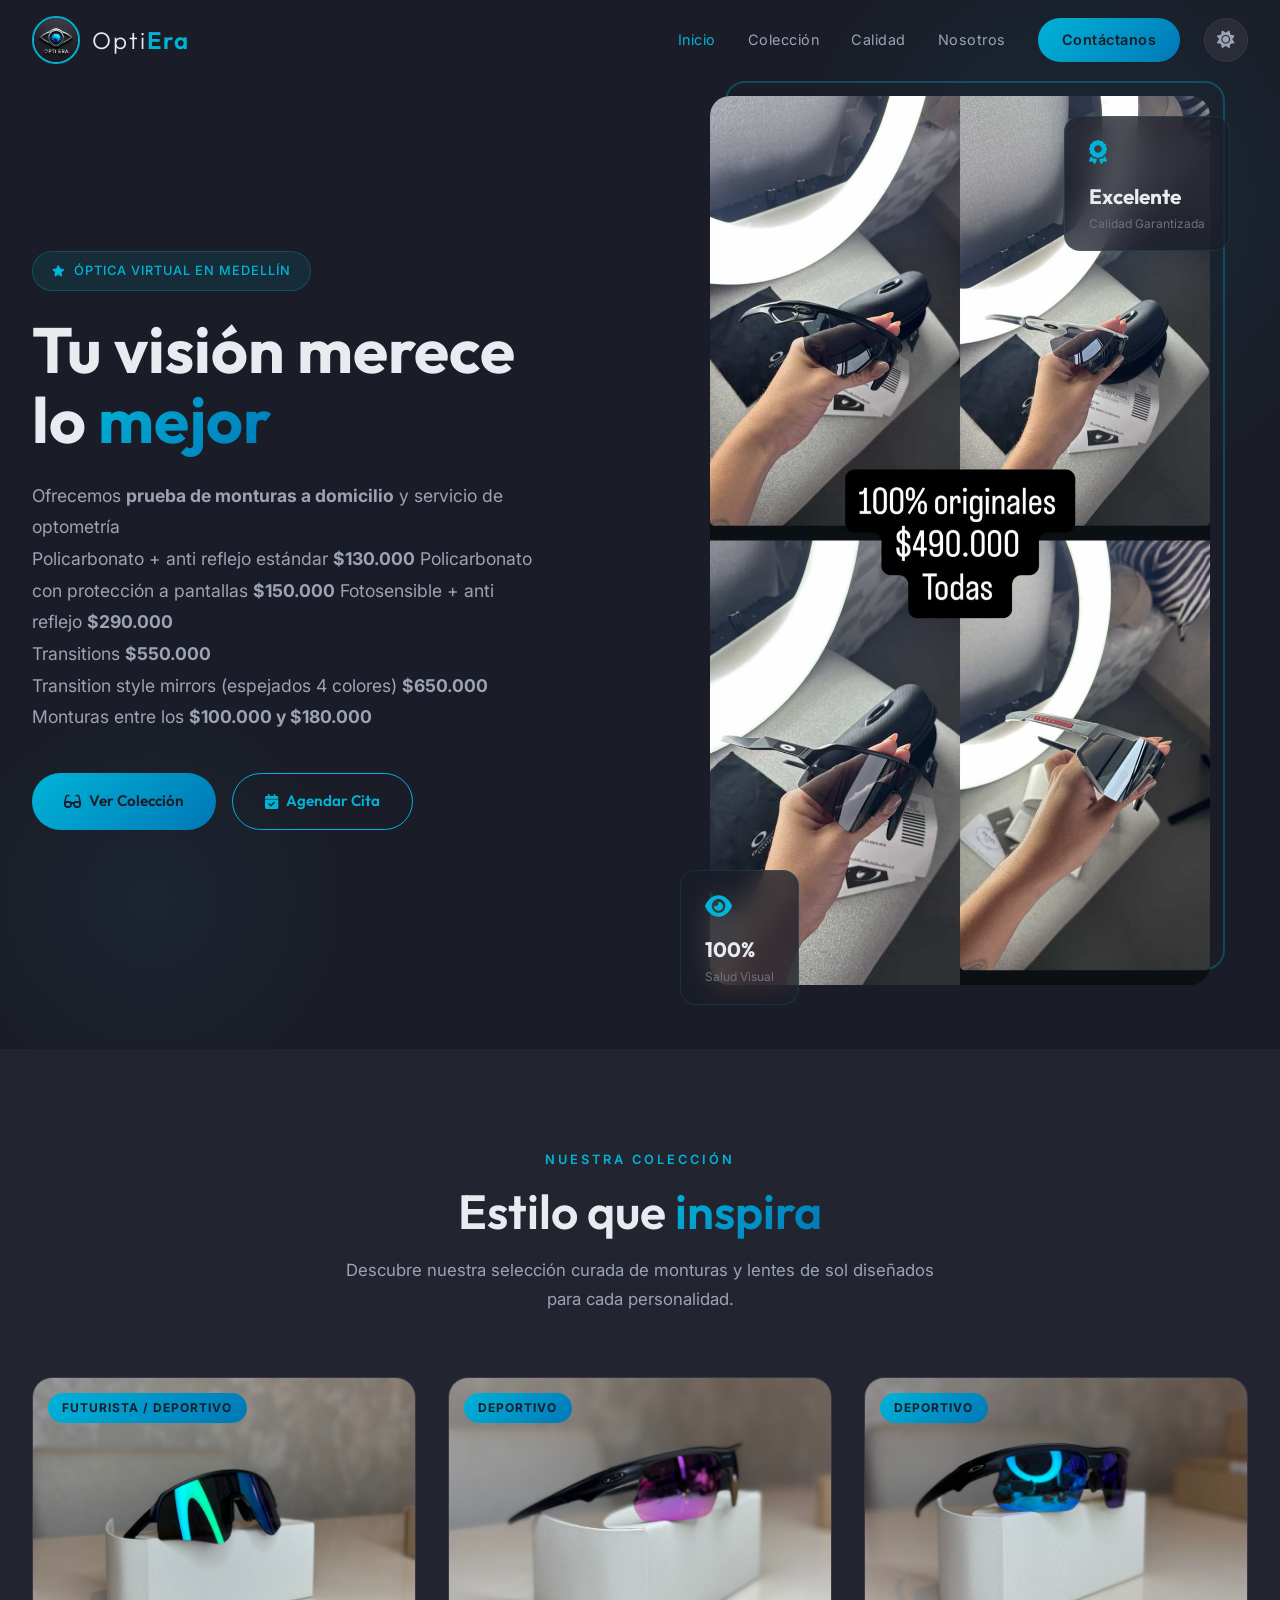
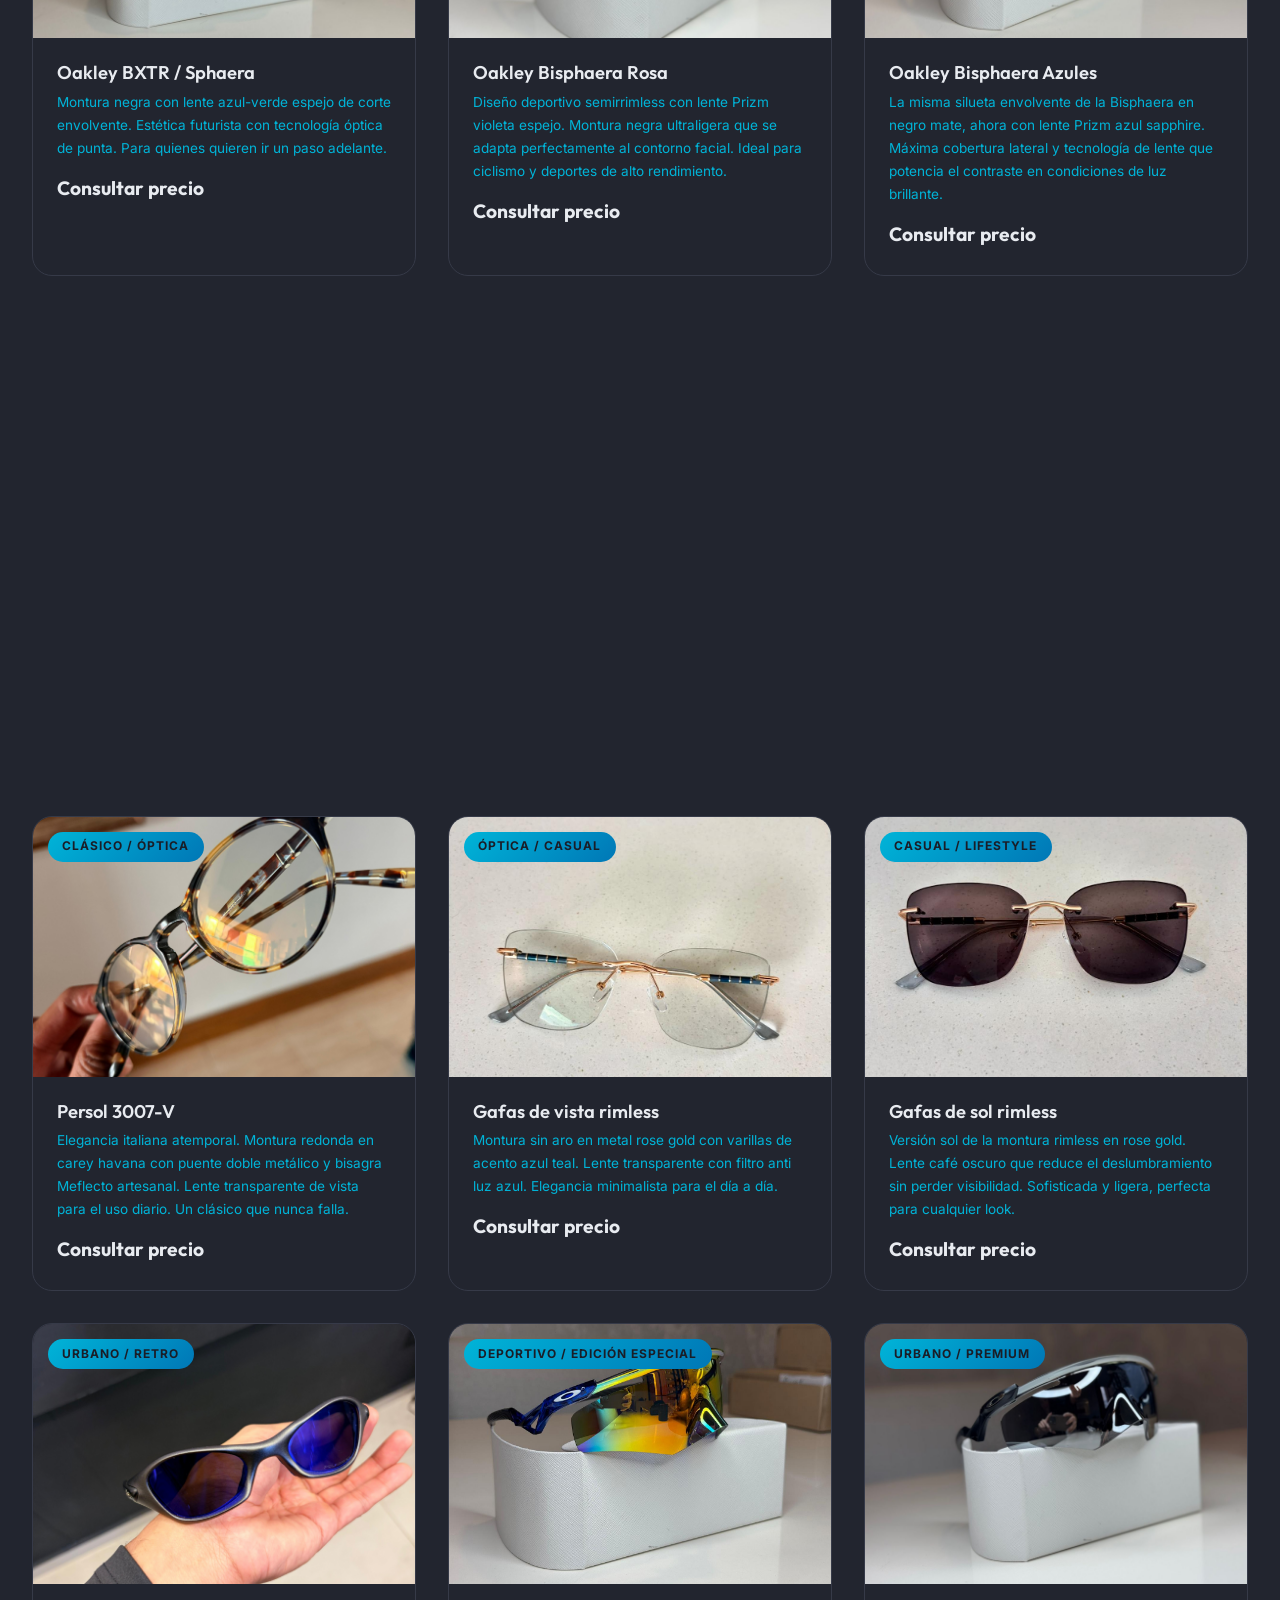
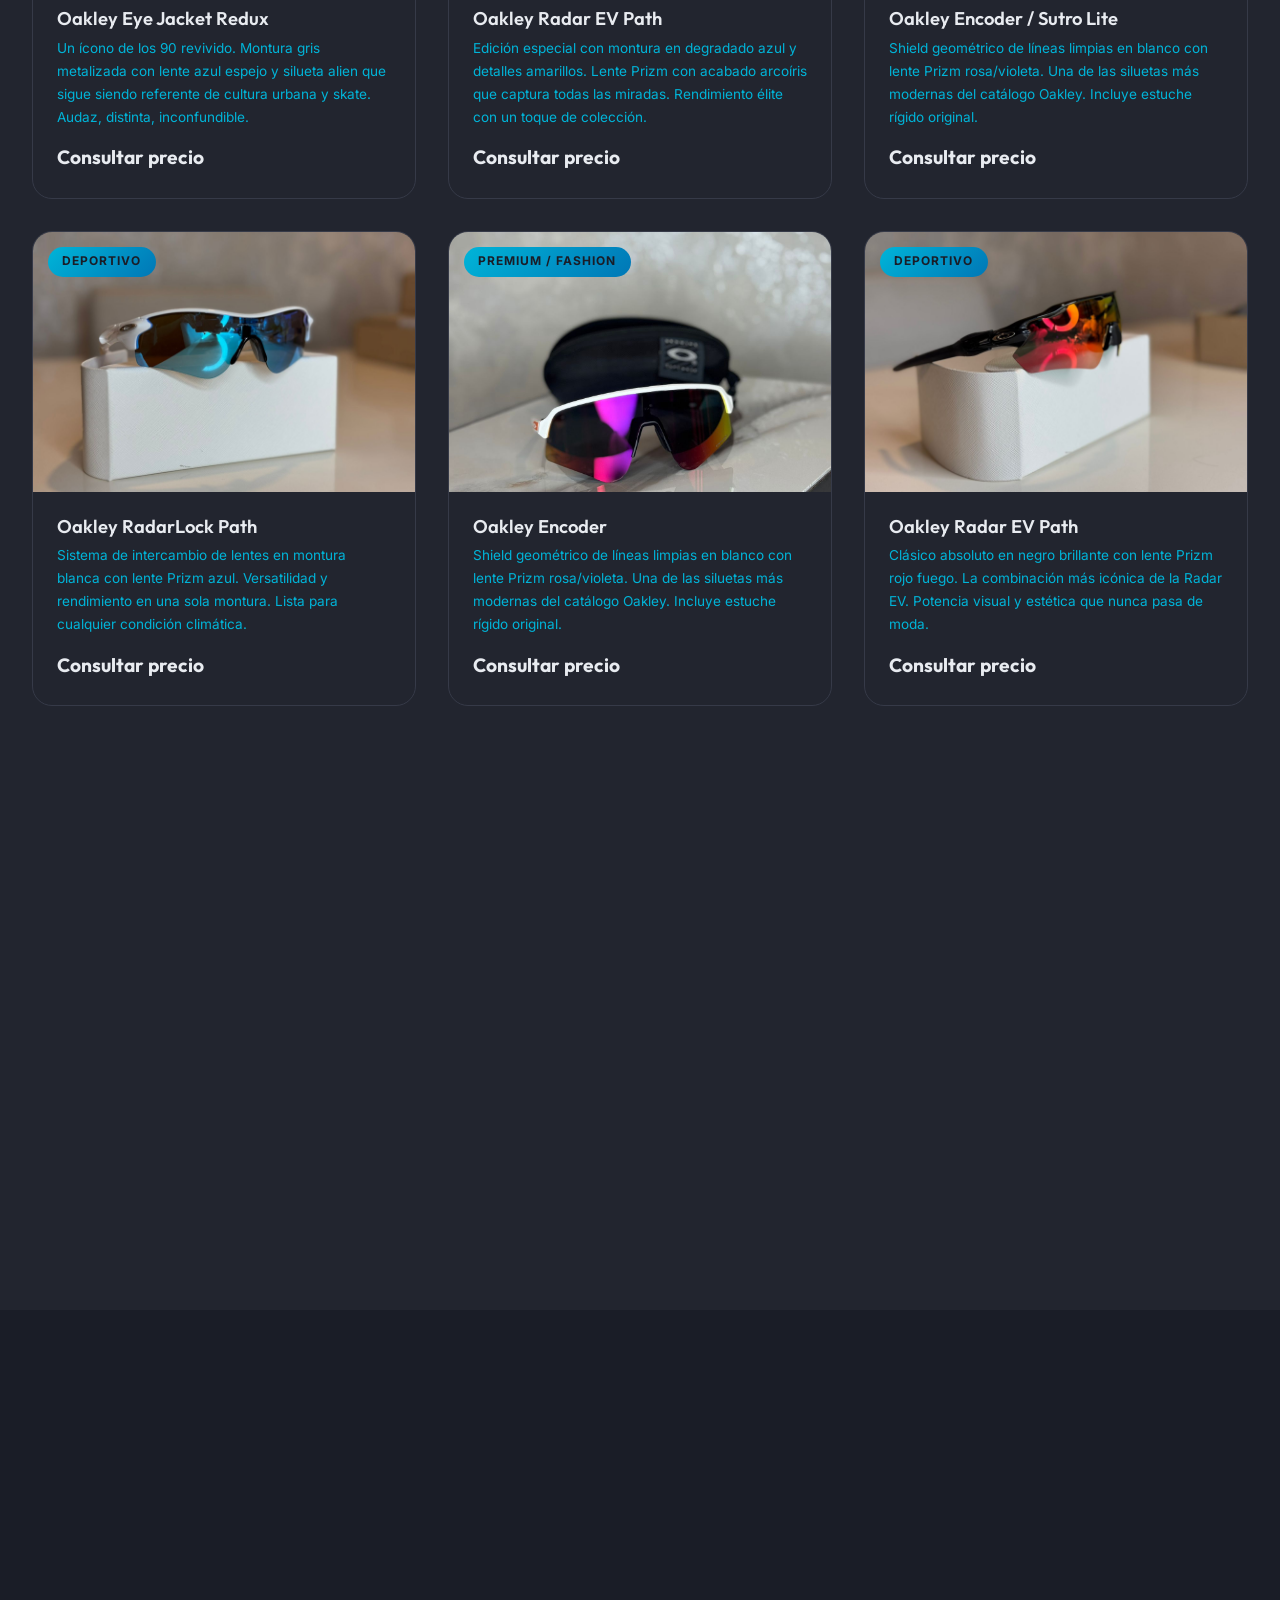
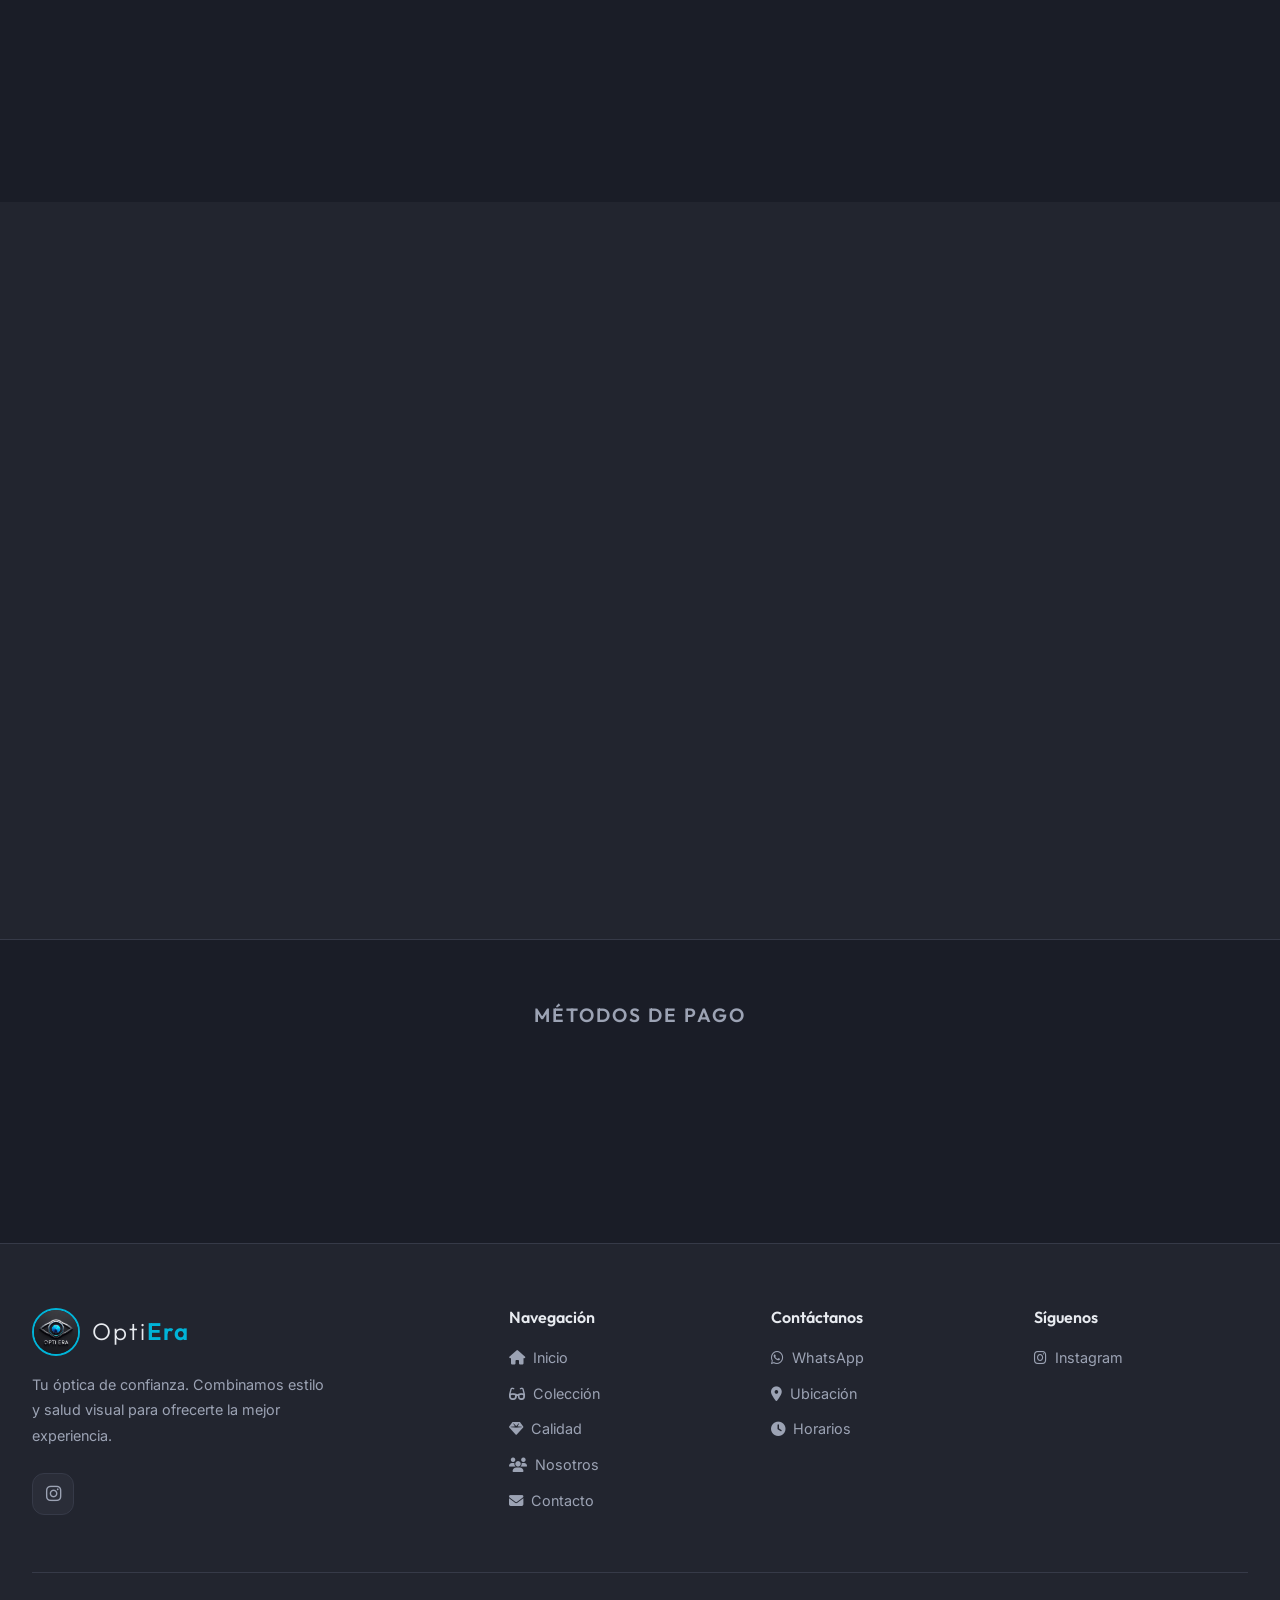
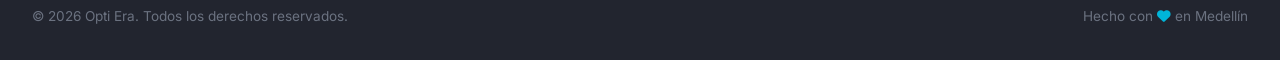
==== commit 1cadf1ba: "Add files via upload" ====
--- a/index.html
+++ b/index.html
@@ -466,7 +466,7 @@
                     <div class="service-icon" style="margin: 0 auto 1.5rem;"><i class="fas fa-user-md"></i></div>
                     <h3>Examen de Optometría</h3>
                     <p>Para tus exámenes visuales completos, contamos con puntos de atención equipados con la más alta
-                        tecnología clínica.<br><br><strong>📍 Ubicación del examen:</strong> [punto de encuentro]</p>
+                        tecnología clínica.<br><br><strong>📍 Ubicación del examen:</strong> Medellín</p>
                 </div>
             </div>
         </div>
@@ -507,7 +507,7 @@
                         </div>
                         <div>
                             <h4>Horario</h4>
-                            <p>Lun - Sáb: 9:00 AM - 7:00 PM</p>
+                            <p>24 Horas</p>
                         </div>
                     </div>
                     <div class="contact-detail"> </div>
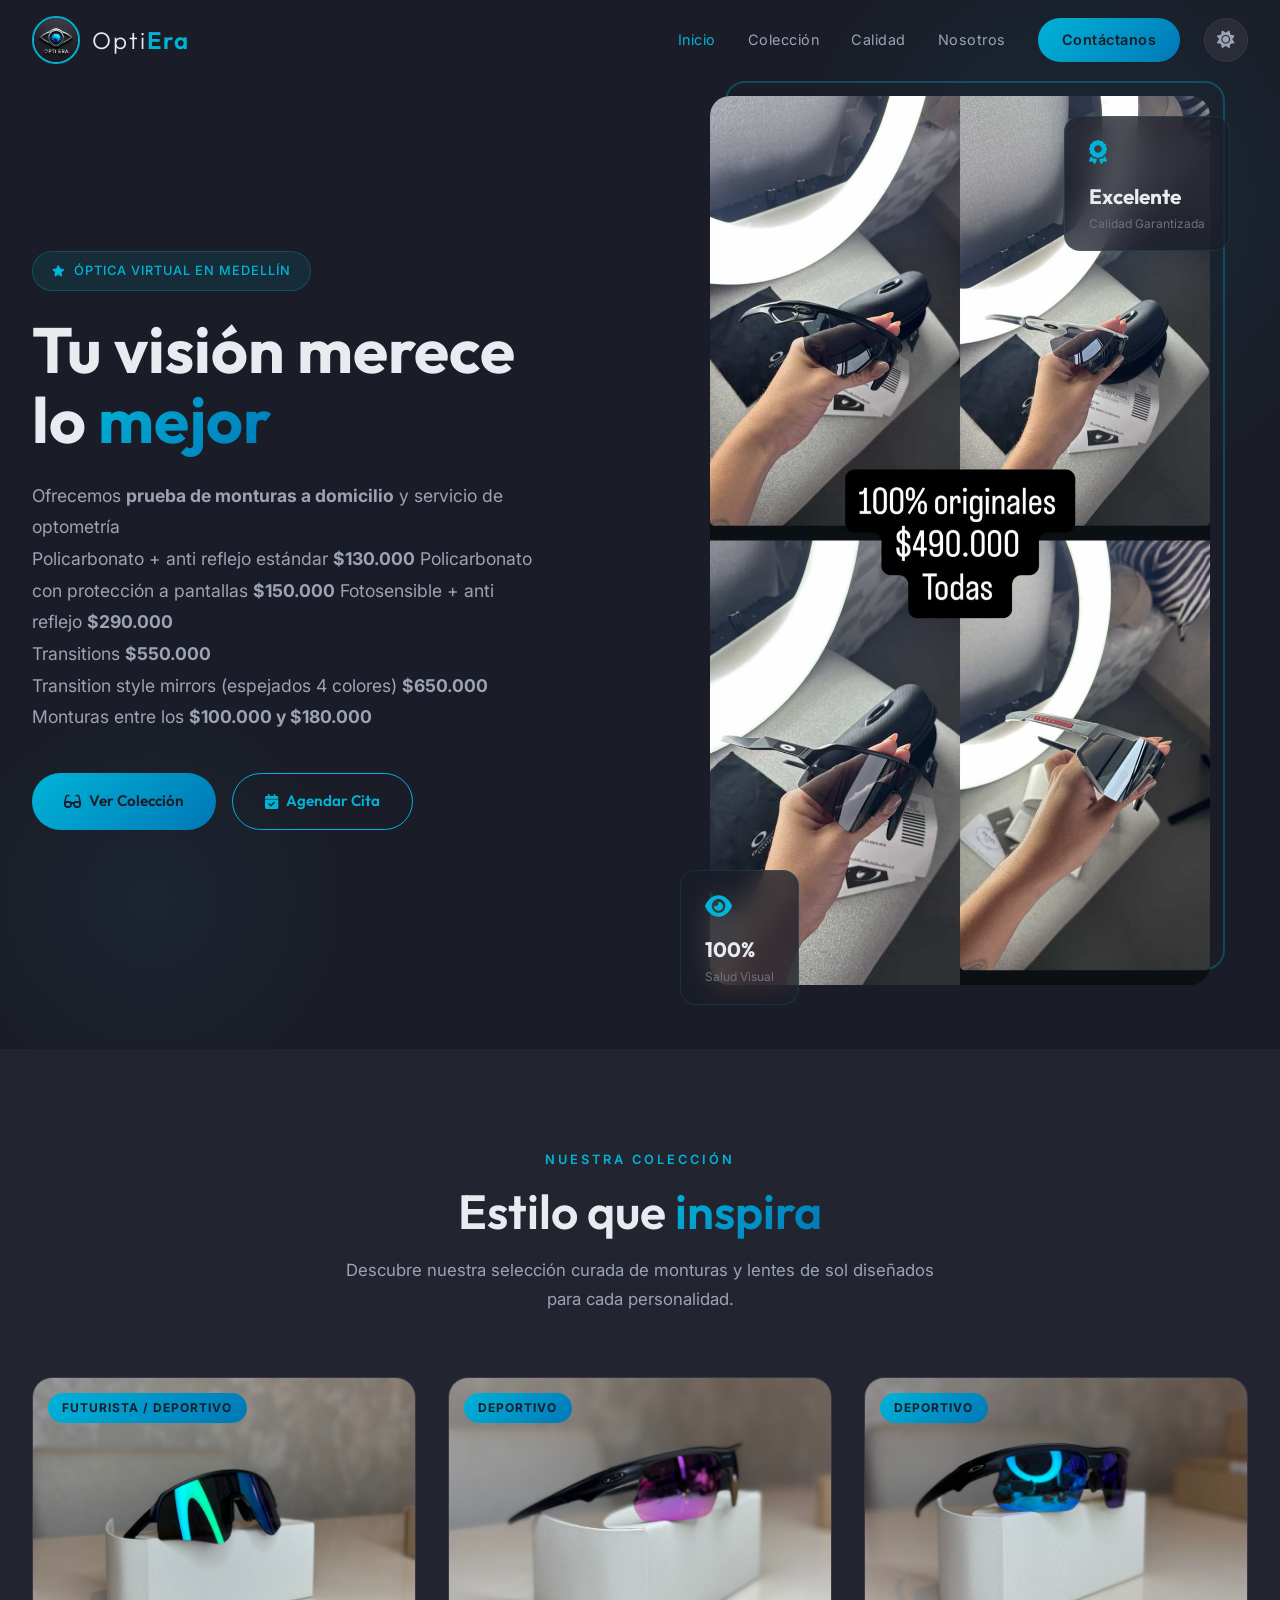
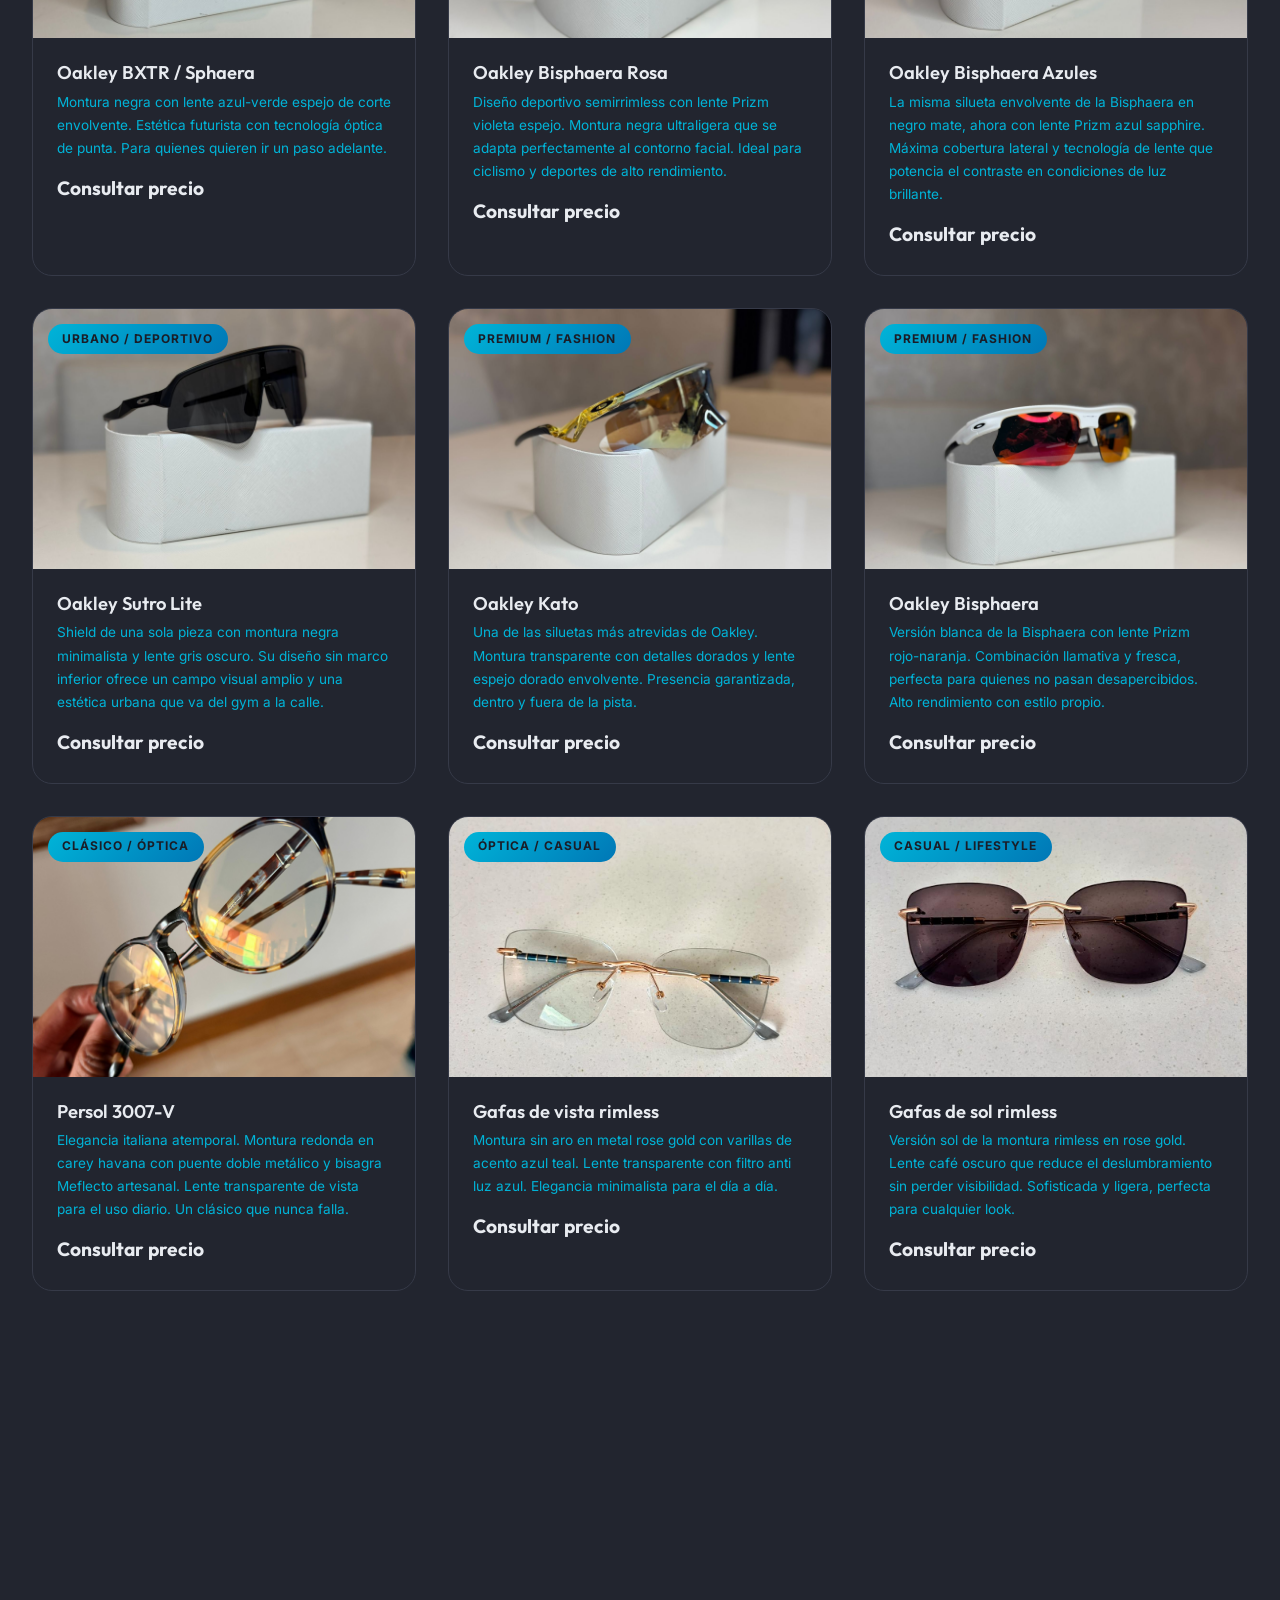
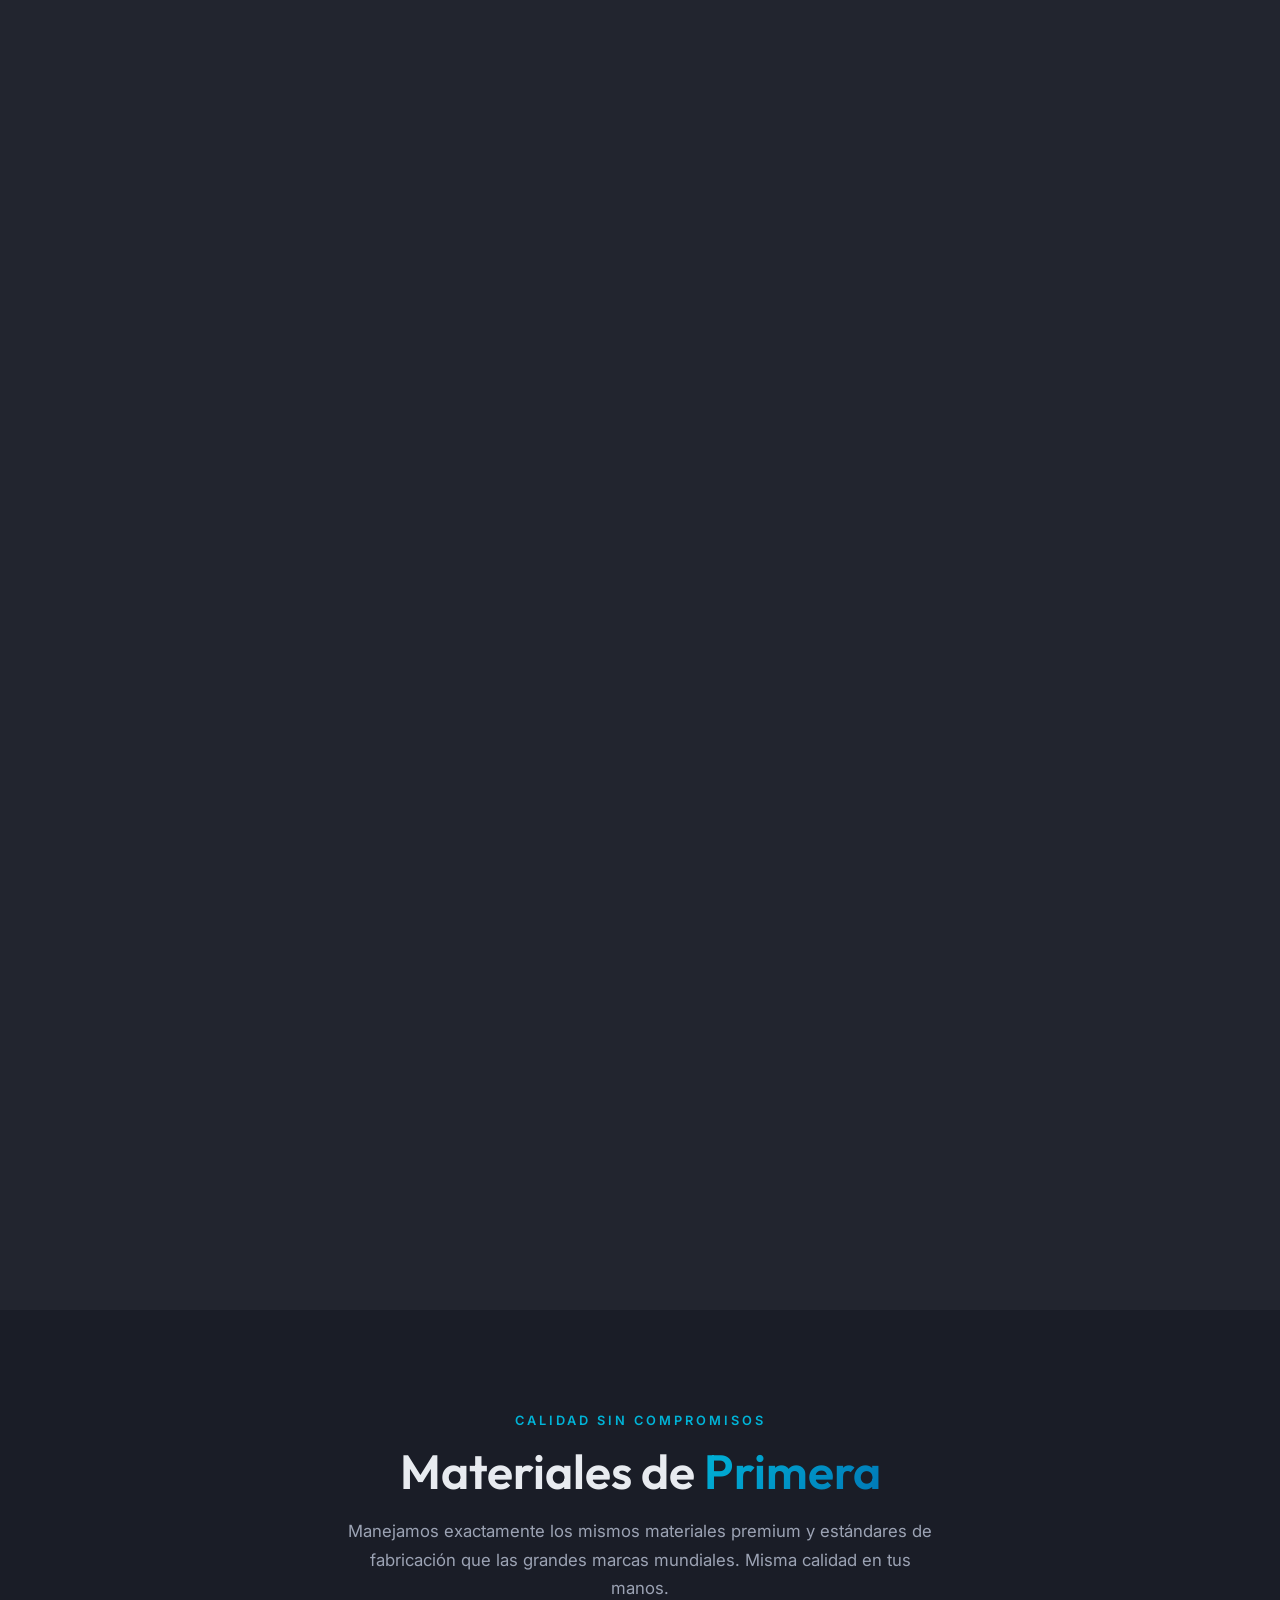
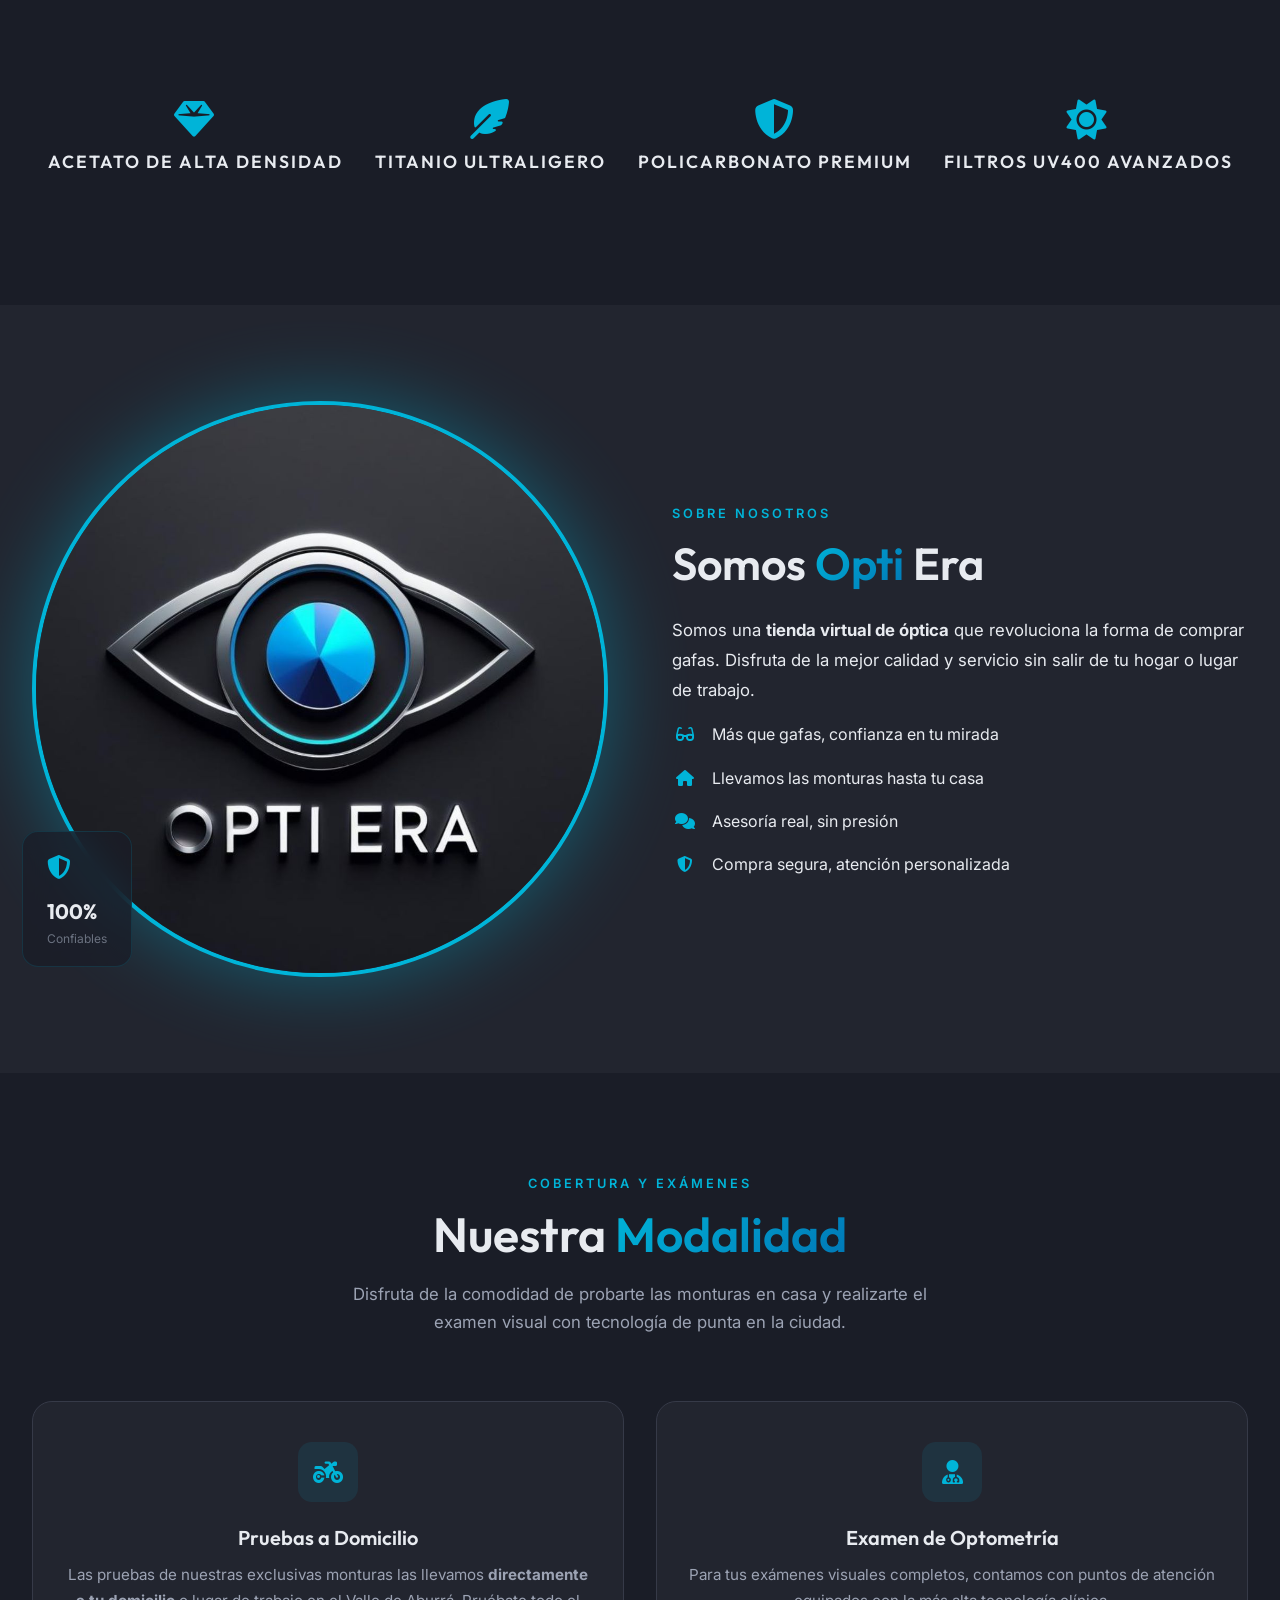
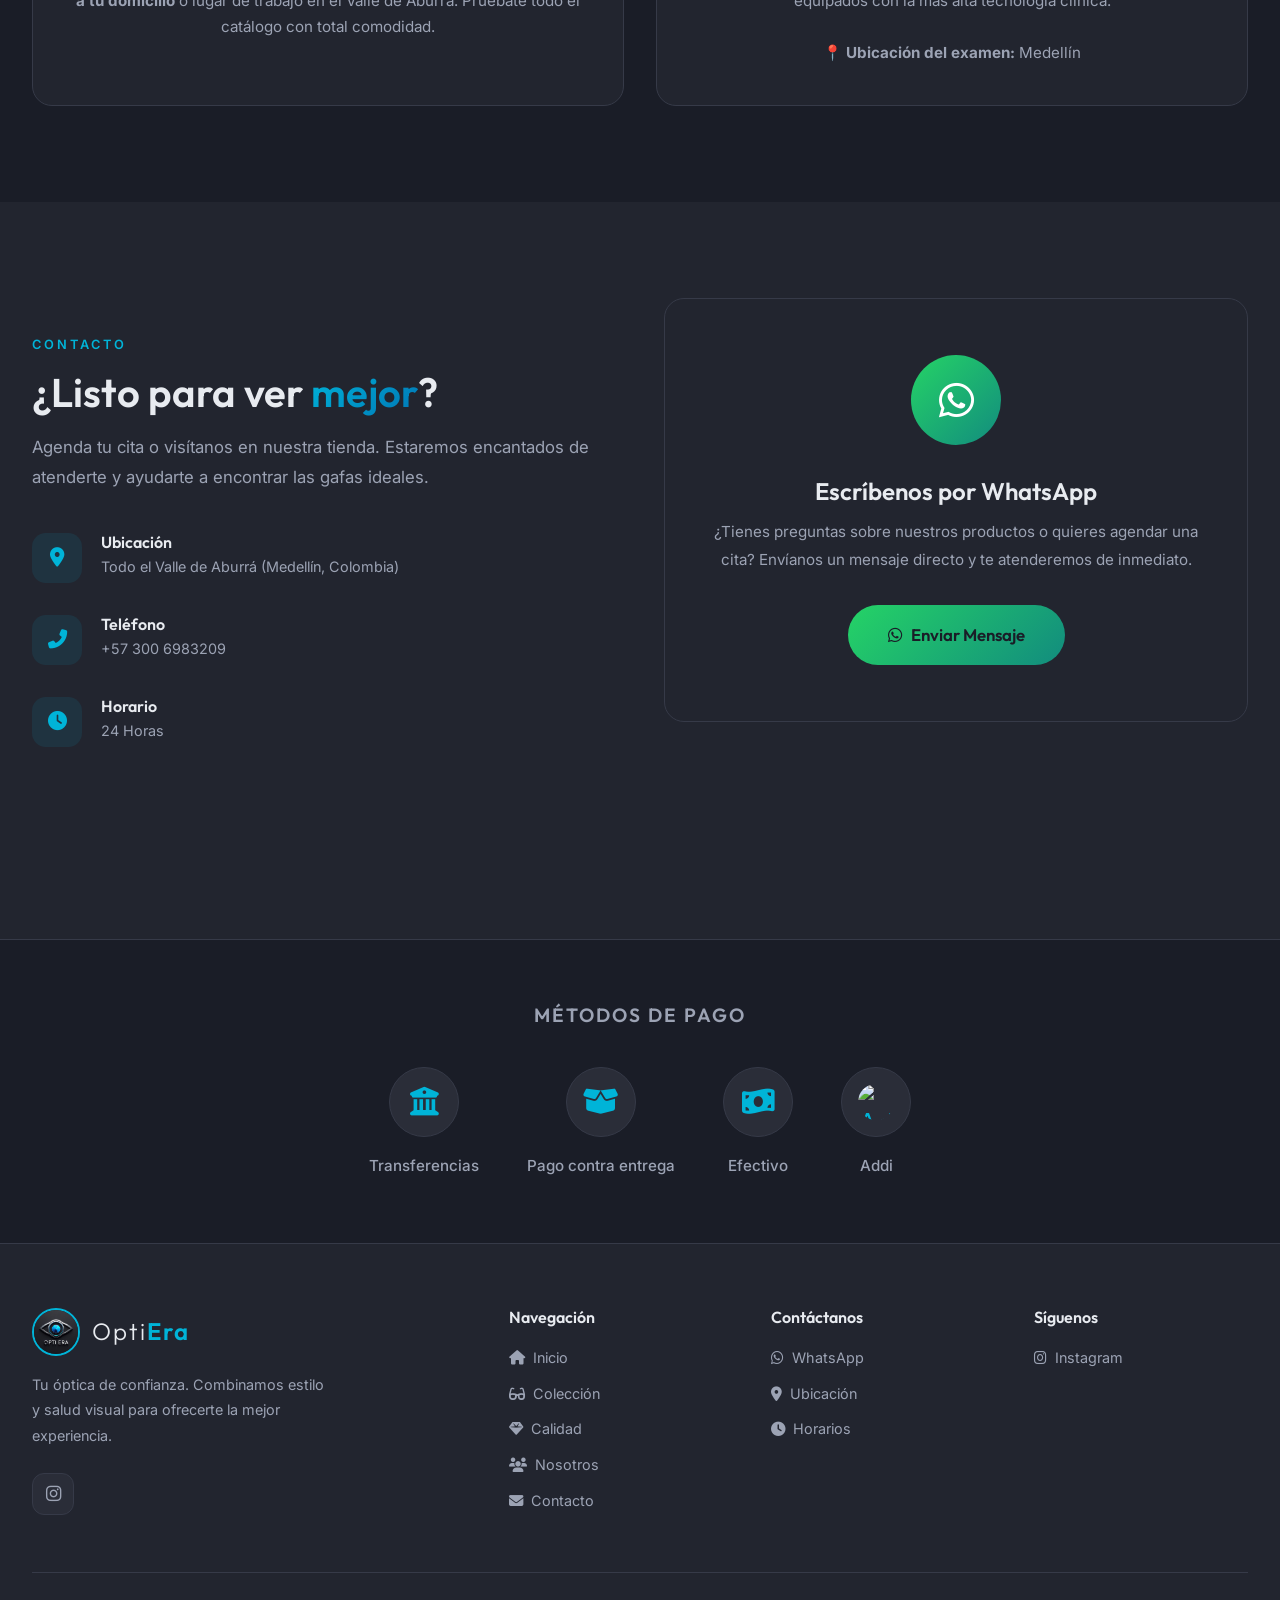
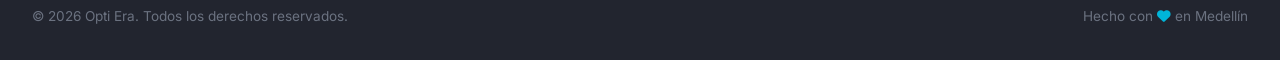
==== commit d3a3b1c6: "Add files via upload" ====
--- a/index.html
+++ b/index.html
@@ -423,20 +423,7 @@
                                 style="color: var(--cyan-primary); margin-right: 15px; width: 25px; text-align: center;"></i>Compra
                             segura, atención personalizada</li>
                     </ul>
-                    <div class="about-stats">
-                        <div class="stat-item">
-                            <span class="stat-number" data-count="500" data-suffix="+">0</span>
-                            <span class="stat-label">Clientes Felices</span>
-                        </div>
-                        <div class="stat-item">
-                            <span class="stat-number" data-count="10" data-suffix="+">0</span>
-                            <span class="stat-label">Marcas</span>
-                        </div>
-                        <div class="stat-item">
-                            <span class="stat-number" data-count="5" data-suffix=" ★">0</span>
-                            <span class="stat-label">Calificación</span>
-                        </div>
-                    </div>
+
                 </div>
             </div>
         </div>
--- a/styles.css
+++ b/styles.css
@@ -883,40 +883,7 @@
   line-height: 1.8;
 }
 
-.about-stats {
-  display: grid;
-  grid-template-columns: repeat(3, 1fr);
-  gap: 1.5rem;
-  margin-top: 2rem;
-}
-
-.stat-item {
-  text-align: center;
-  padding: 1.5rem 1rem;
-  background: var(--dark-surface);
-  border-radius: 16px;
-  border: 1px solid var(--dark-border);
-  transition: var(--transition-smooth);
-}
-
-.stat-item:hover {
-  border-color: var(--glass-border);
-  transform: translateY(-4px);
-}
-
-.stat-number {
-  font-family: 'Outfit', sans-serif;
-  font-size: 2rem;
-  font-weight: 700;
-  color: var(--cyan-primary);
-  display: block;
-}
-
-.stat-label {
-  font-size: 0.85rem;
-  color: var(--text-muted);
-  margin-top: 0.3rem;
-}
+
 
 /* ========== Marcas ========== */
 .brands-track {
@@ -1490,14 +1457,7 @@
     display: none;
   }
 
-  .about-stats {
-    grid-template-columns: repeat(3, 1fr);
-    gap: 0.75rem;
-  }
-
-  .stat-number {
-    font-size: 1.5rem;
-  }
+
 
   .footer-container {
     grid-template-columns: 1fr;
@@ -1535,9 +1495,7 @@
     font-size: 2rem;
   }
 
-  .about-stats {
-    grid-template-columns: 1fr;
-  }
+
 
   .brands-track {
     gap: 1rem;
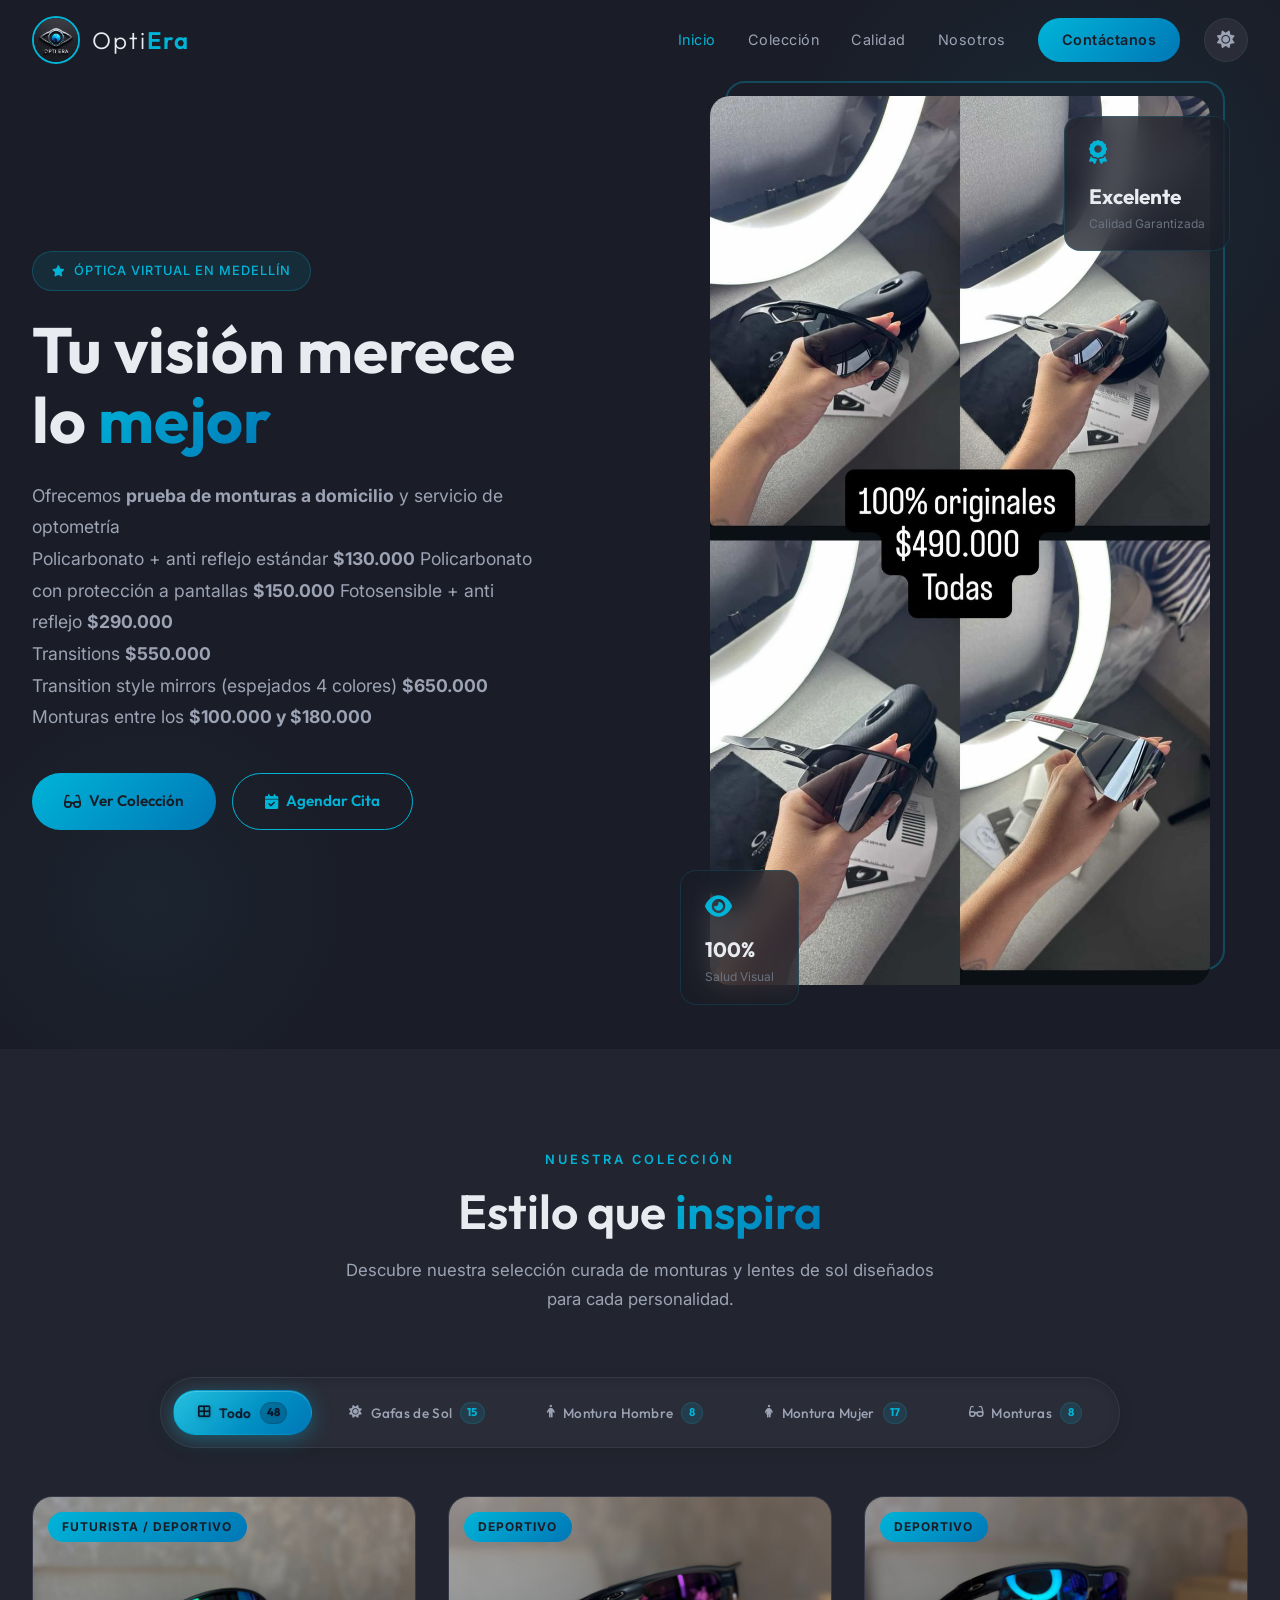
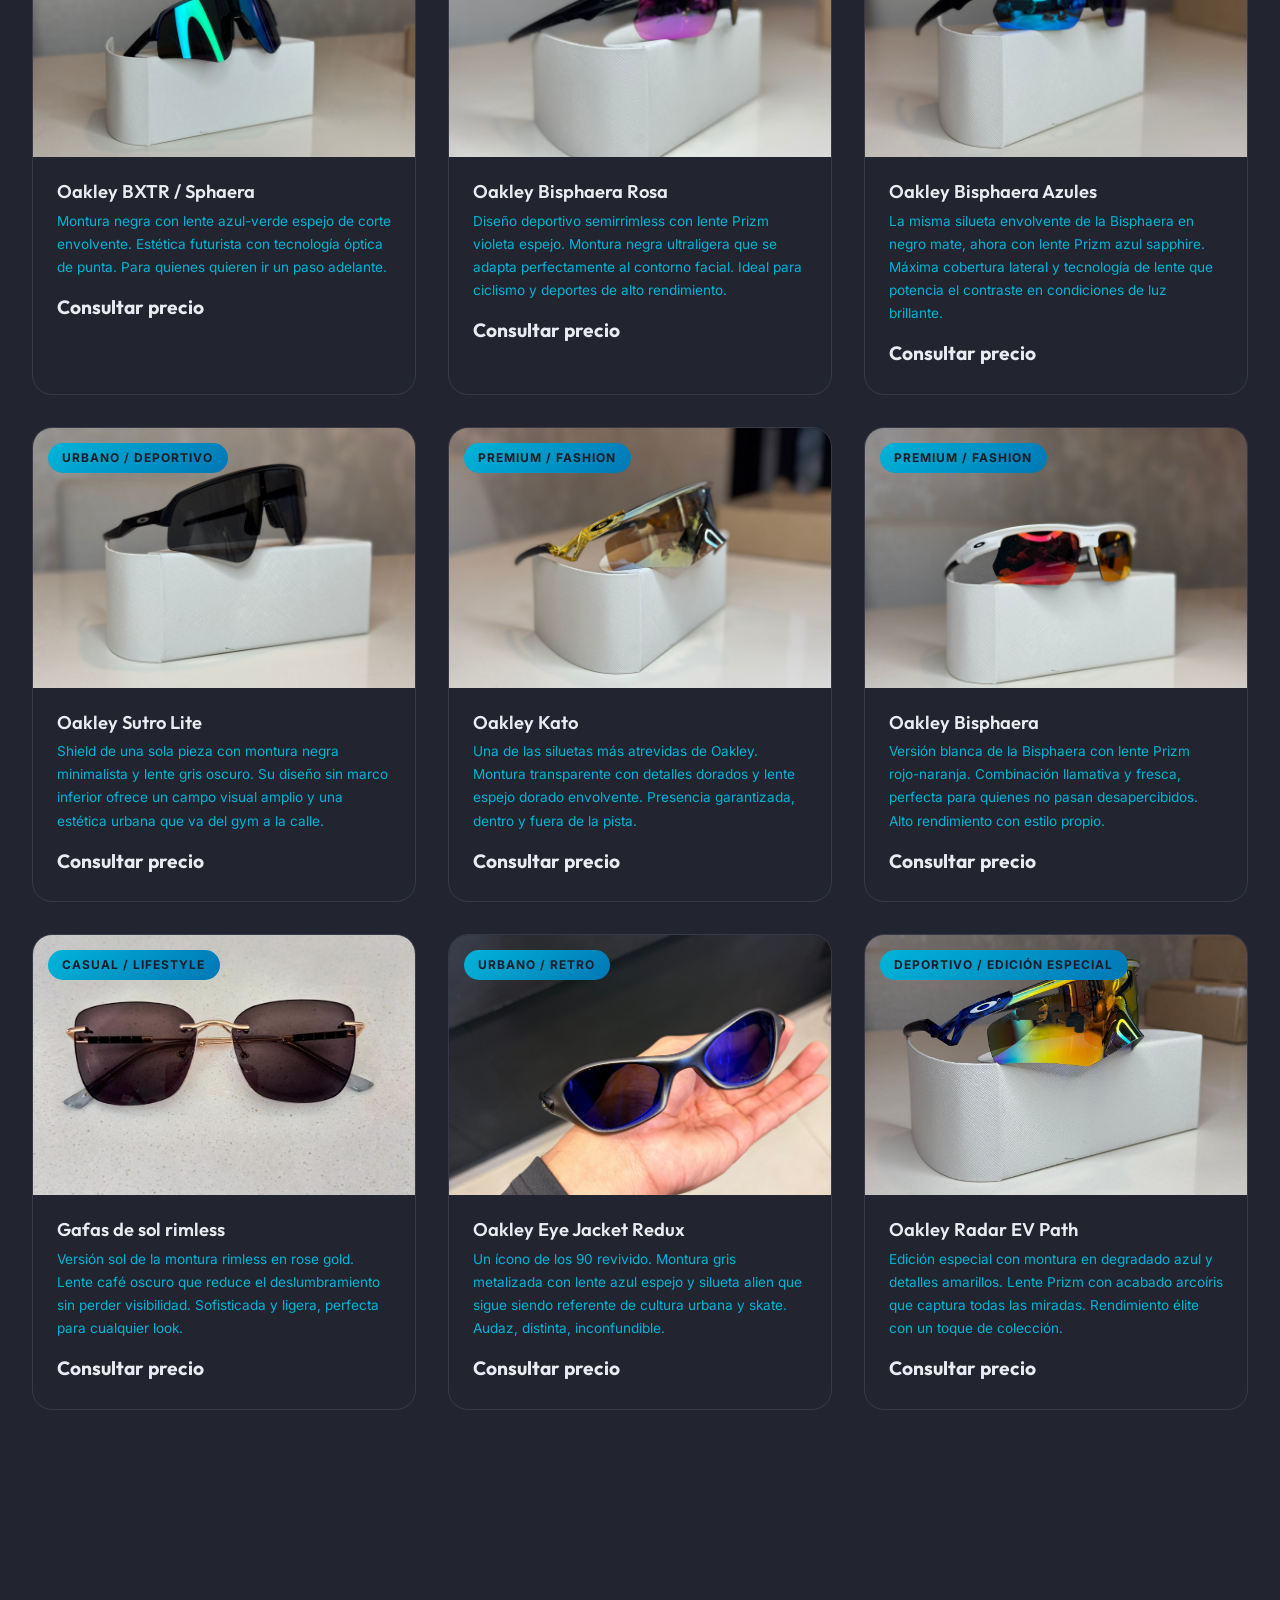
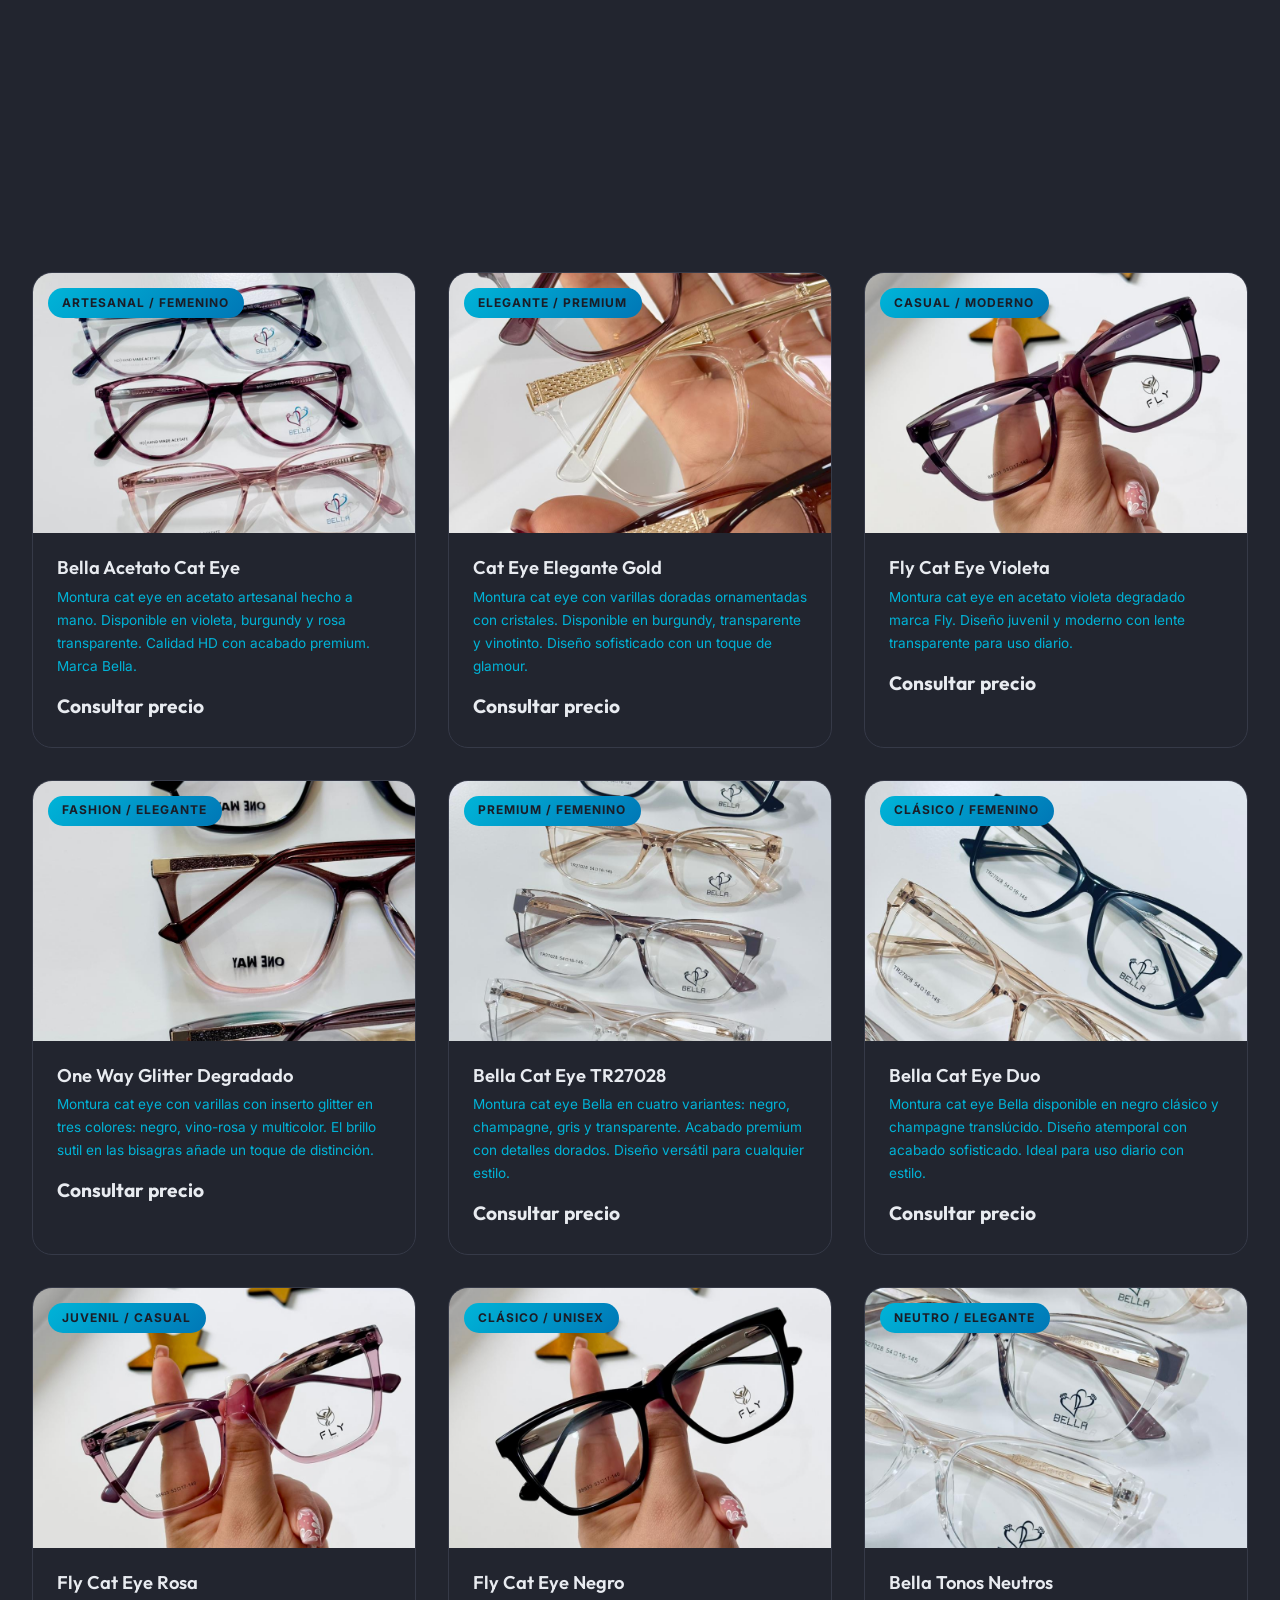
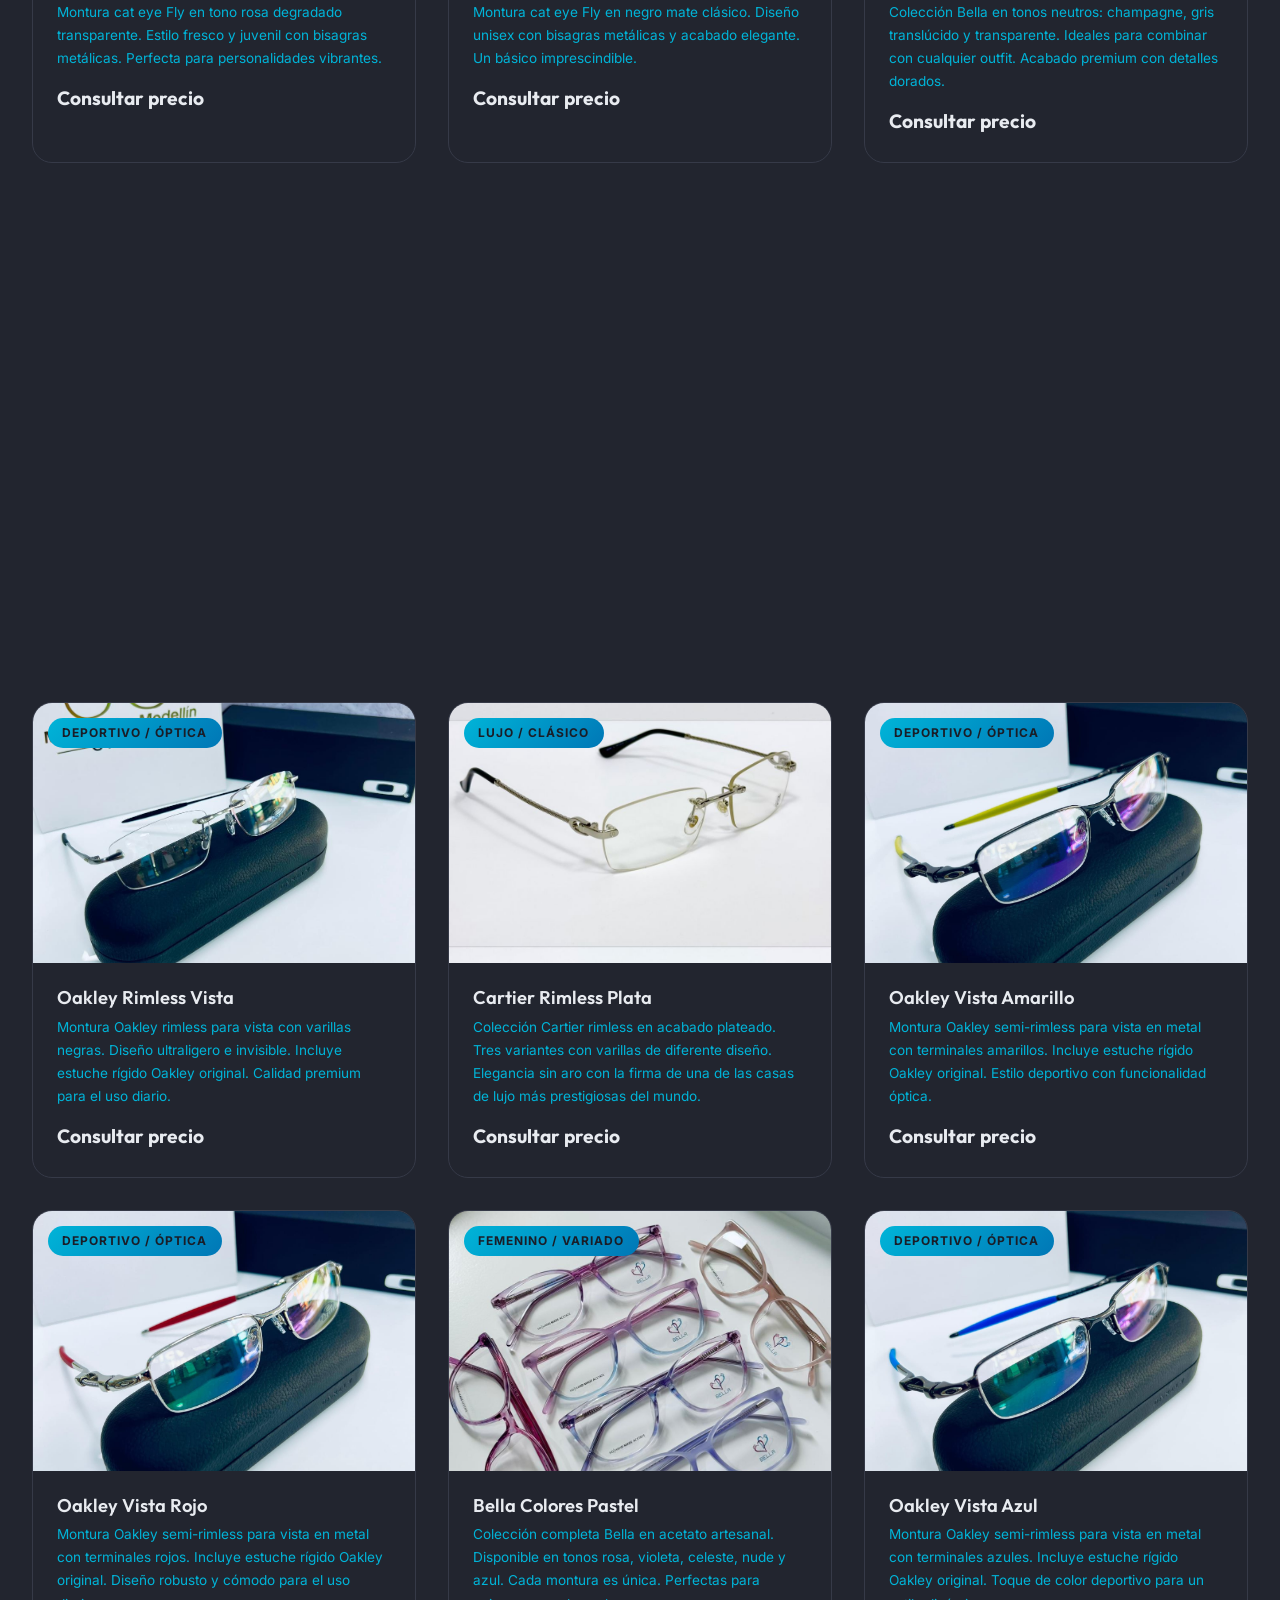
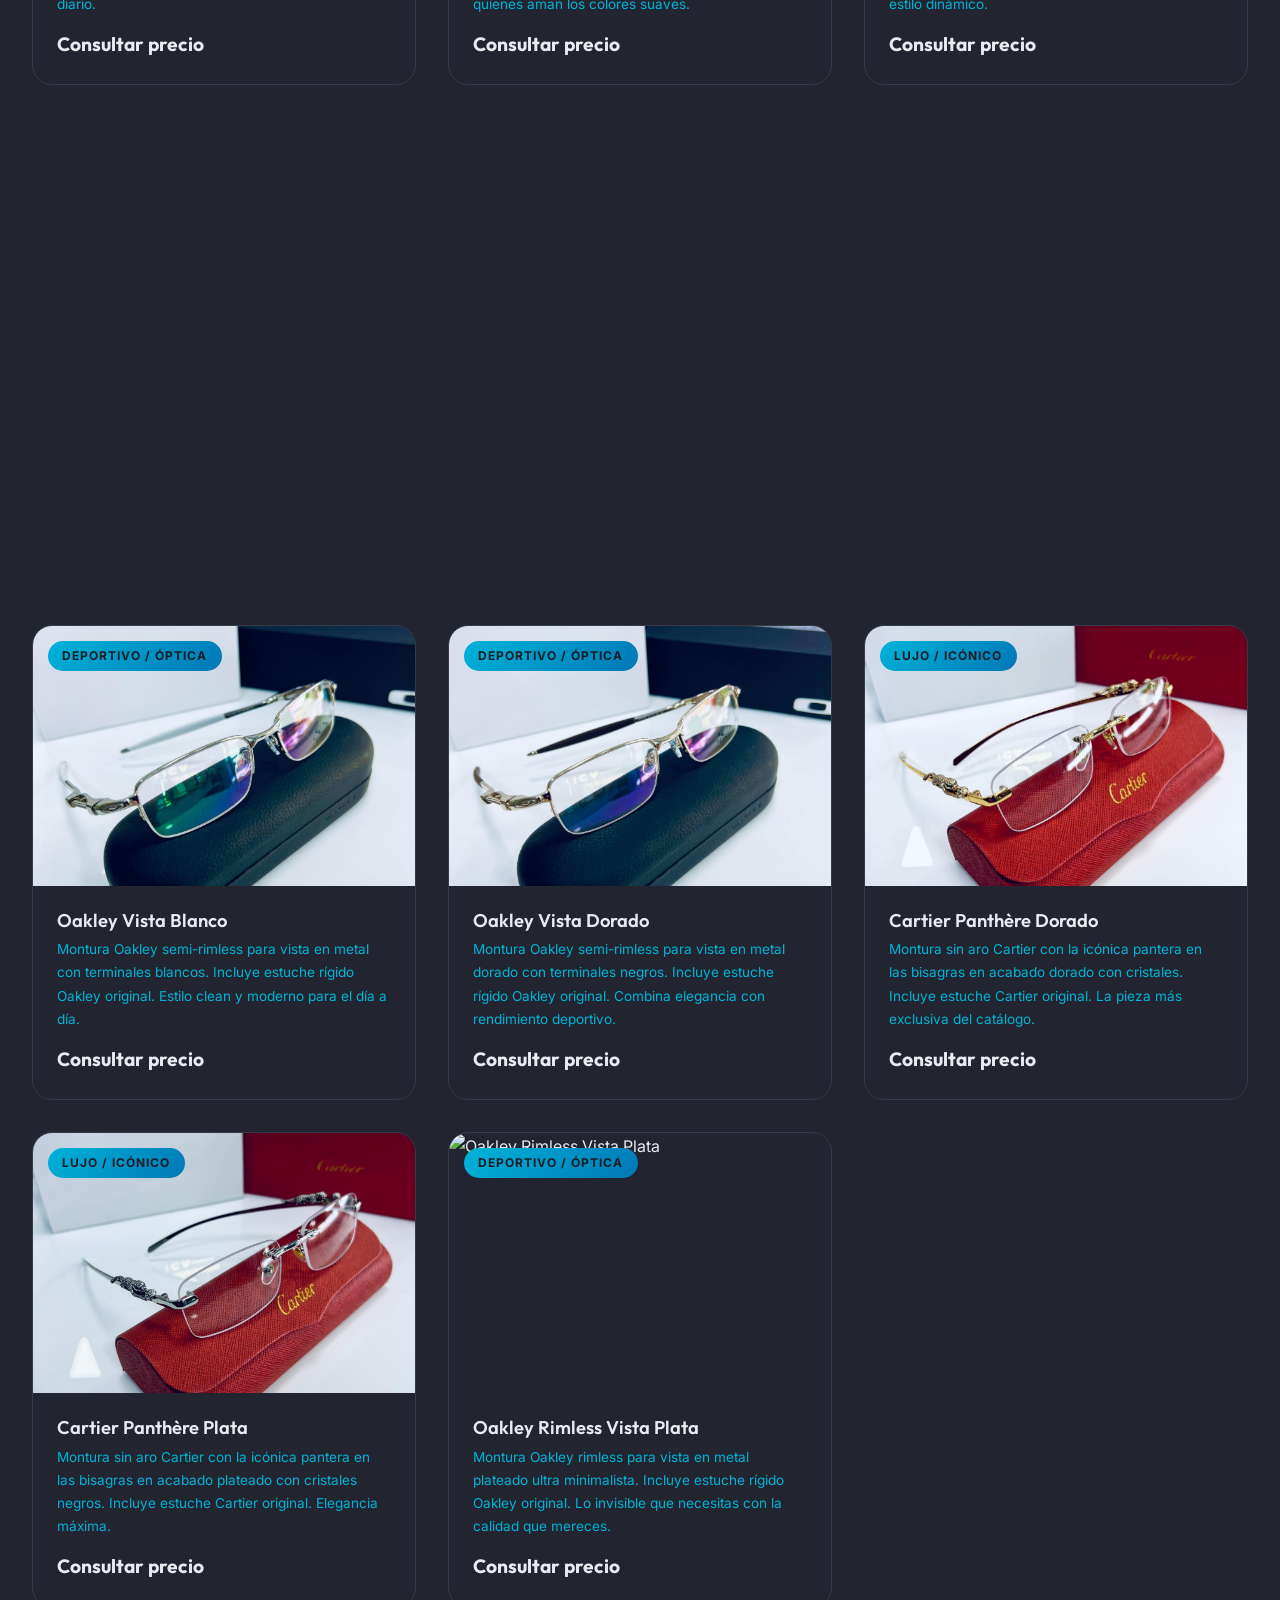
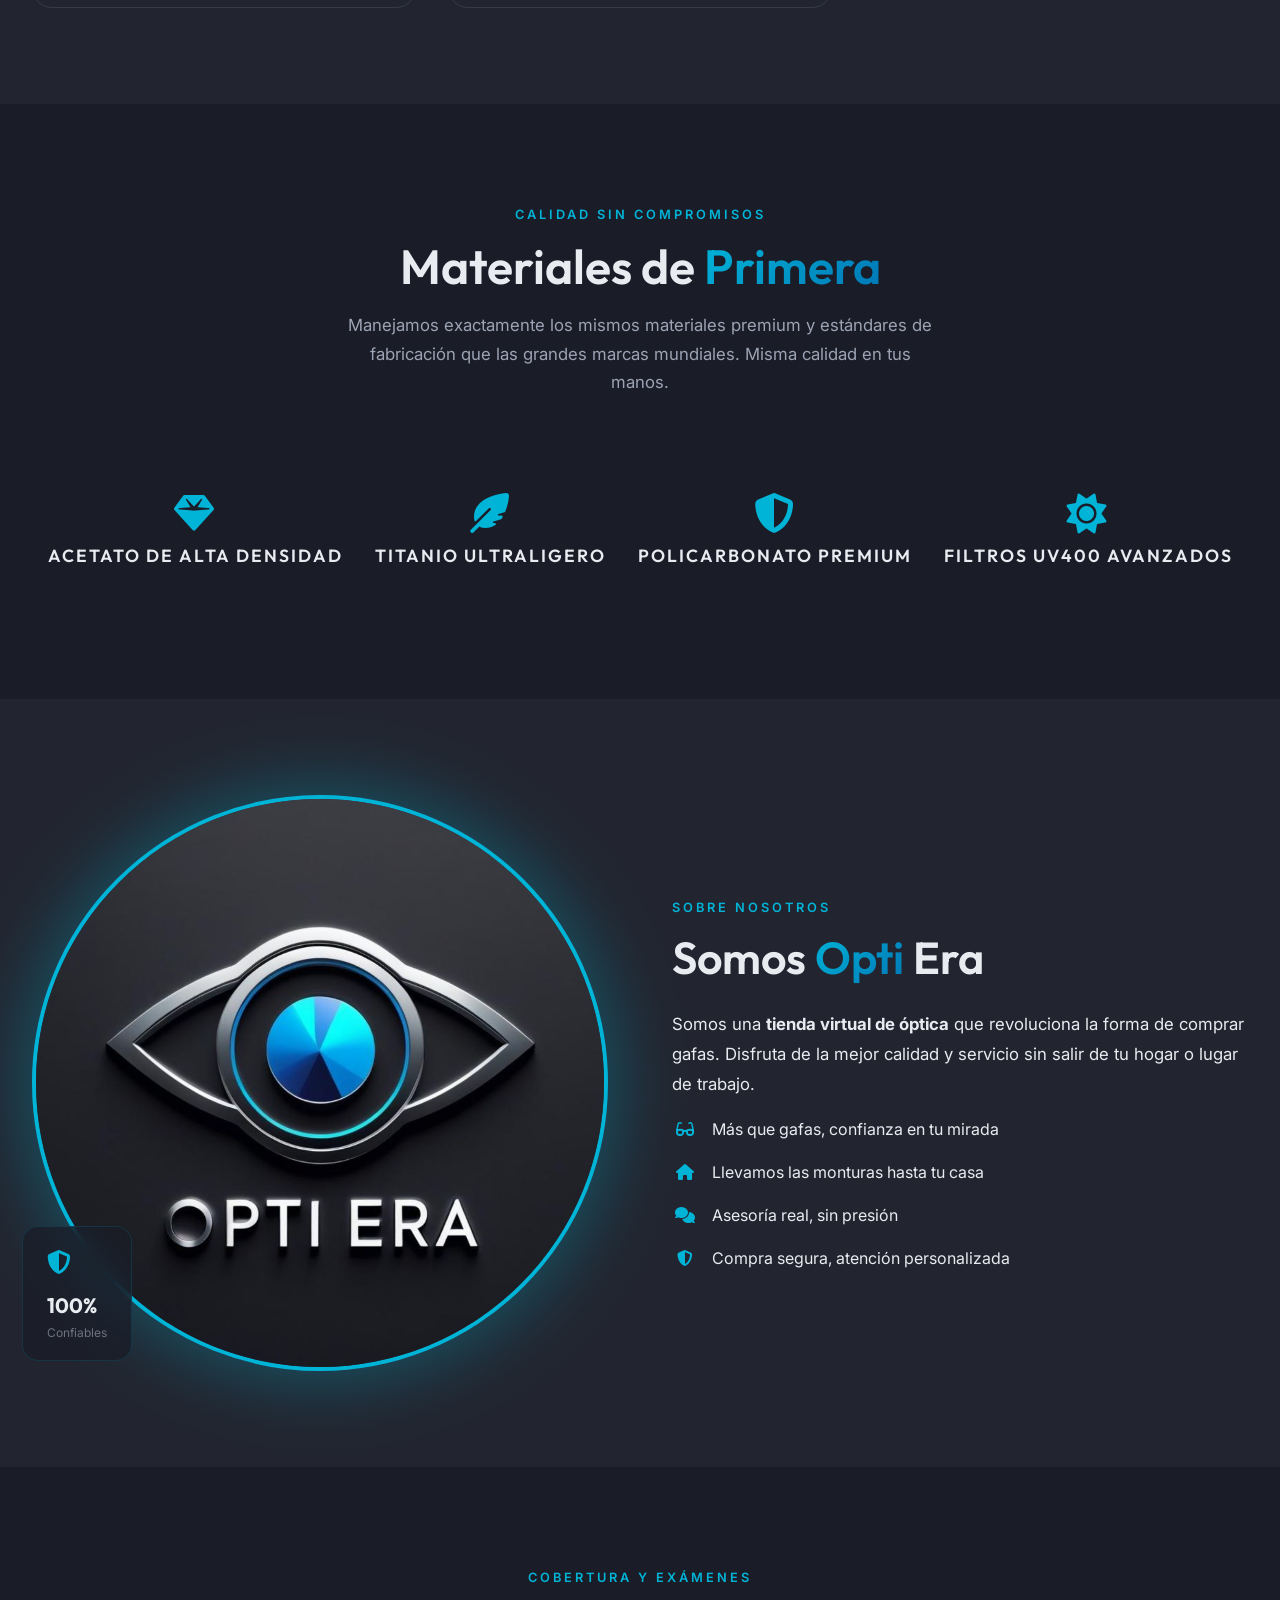
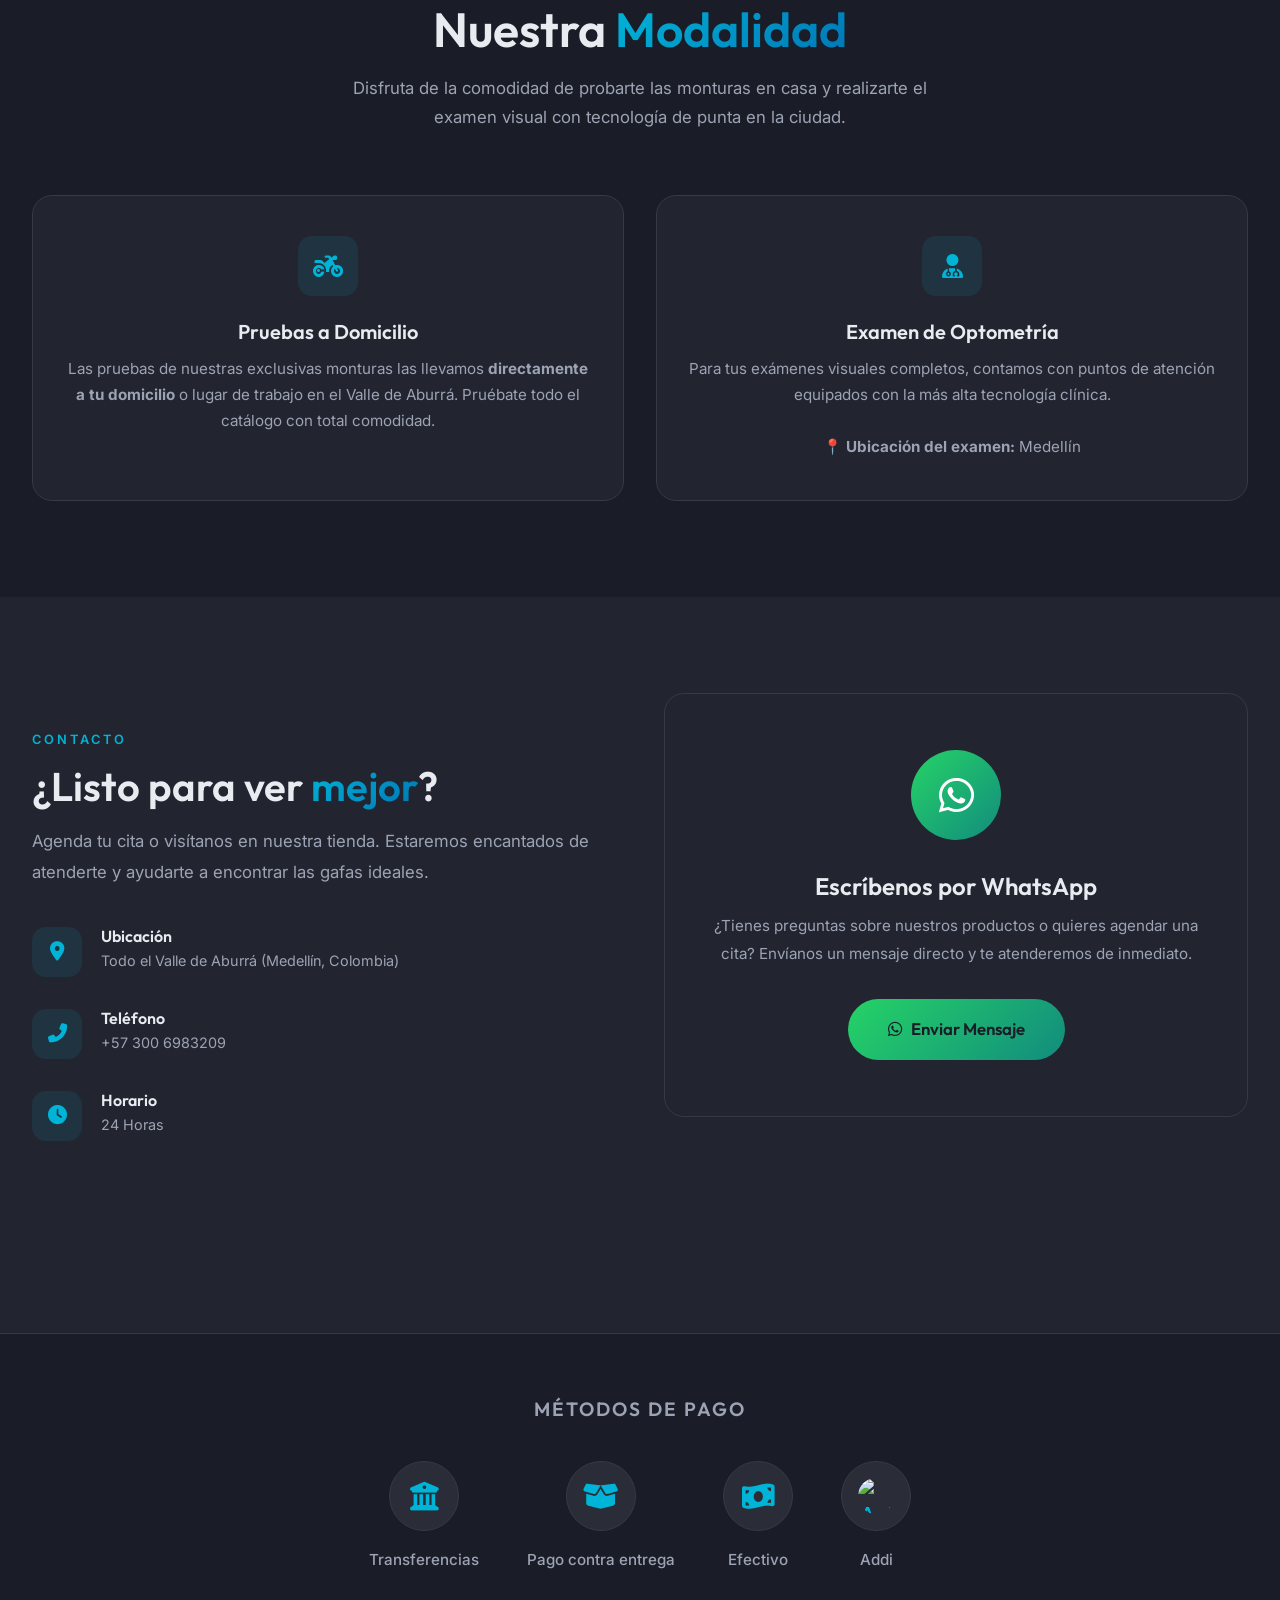
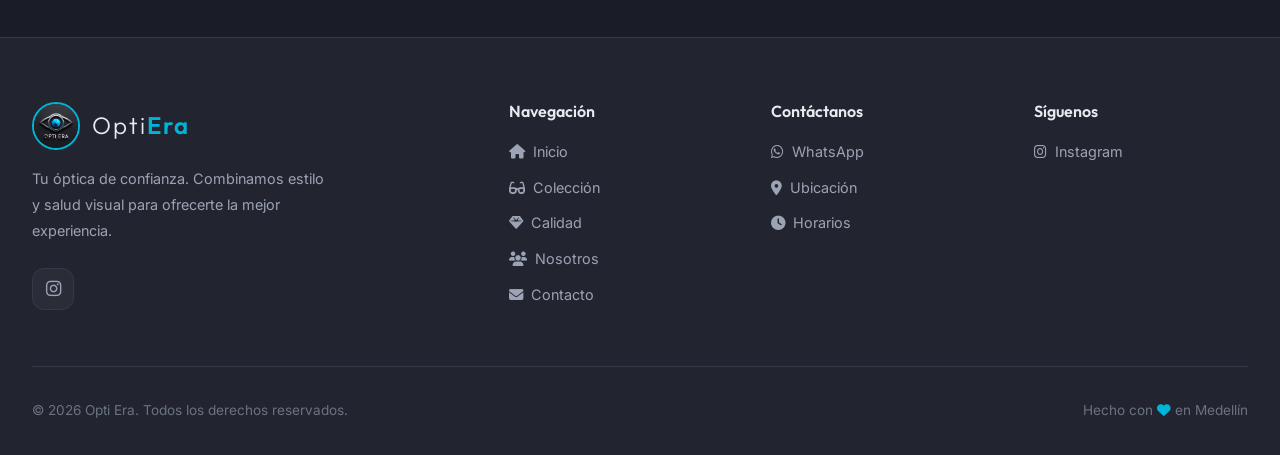
==== commit e9528fe2: "Add files via upload" ====
--- a/index.html
+++ b/index.html
@@ -103,14 +103,39 @@
                 <p class="section-description">Descubre nuestra selección curada de monturas y lentes de sol diseñados
                     para cada personalidad.</p>
             </div>
-            <div class="collection-grid">
-                <!-- Imagen 1 (Variante 1) -->
-                <div class="product-card reveal">
-                    <div class="product-image">
-                        <!-- Reemplaza con el nombre real de tu imagen en la carpeta catalogo -->
-                        <img src="catalogo/gafas_18.jpg" alt="Montura Al Aire Oro">
-                        <span class="product-tag">Futurista / Deportivo
-                        </span>
+
+            <!-- Filtros de Catálogo -->
+            <div class="catalog-filters reveal">
+                <button class="filter-btn active" data-filter="todos">
+                    <i class="fas fa-th-large"></i> Todo
+                    <span class="filter-count">48</span>
+                </button>
+                <button class="filter-btn" data-filter="sol">
+                    <i class="fas fa-sun"></i> Gafas de Sol
+                    <span class="filter-count">15</span>
+                </button>
+                <button class="filter-btn" data-filter="hombre">
+                    <i class="fas fa-male"></i> Montura Hombre
+                    <span class="filter-count">8</span>
+                </button>
+                <button class="filter-btn" data-filter="mujer">
+                    <i class="fas fa-female"></i> Montura Mujer
+                    <span class="filter-count">17</span>
+                </button>
+                <button class="filter-btn" data-filter="monturas">
+                    <i class="fas fa-glasses"></i> Monturas
+                    <span class="filter-count">8</span>
+                </button>
+            </div>
+
+            <div class="collection-grid" id="catalogGrid">
+
+                <!-- ==================== GAFAS DE SOL ==================== -->
+
+                <div class="product-card reveal" data-category="sol">
+                    <div class="product-image">
+                        <img src="catalogo/gafas_18.jpg" alt="Oakley BXTR / Sphaera">
+                        <span class="product-tag">Futurista / Deportivo</span>
                     </div>
                     <div class="product-info">
                         <h3>Oakley BXTR / Sphaera</h3>
@@ -121,11 +146,11 @@
                     </div>
                 </div>
 
-                <!-- Imagen 1 (Variante 2) -->
-                <div class="product-card reveal">
-                    <div class="product-image">
-                        <!-- Reemplaza con el nombre real de tu imagen en la carpeta catalogo -->
-                        <img src="catalogo/gafas_2.jpg" alt="Montura Al Aire Plata">
+
+
+                <div class="product-card reveal" data-category="sol">
+                    <div class="product-image">
+                        <img src="catalogo/gafas_2.jpg" alt="Oakley Bisphaera Rosa">
                         <span class="product-tag">Deportivo</span>
                     </div>
                     <div class="product-info">
@@ -137,27 +162,24 @@
                     </div>
                 </div>
 
-                <!-- Imagen 2 (Oakley Azules) -->
-                <div class="product-card reveal">
-                    <div class="product-image">
-                        <!-- Reemplaza con el nombre real de tu imagen -->
-                        <img src="catalogo/gafas_3.jpg" alt="Gafas Deportivas Azules">
+                <div class="product-card reveal" data-category="sol">
+                    <div class="product-image">
+                        <img src="catalogo/gafas_3.jpg" alt="Oakley Bisphaera Azules">
                         <span class="product-tag">Deportivo</span>
                     </div>
                     <div class="product-info">
                         <h3>Oakley Bisphaera Azules</h3>
-                        <p class="product-category">
-                            La misma silueta envolvente de la Bisphaera en negro mate, ahora con lente Prizm azul
+                        <p class="product-category">La misma silueta envolvente de la Bisphaera en negro mate, ahora con
+                            lente Prizm azul
                             sapphire. Máxima cobertura lateral y tecnología de lente que potencia el contraste en
                             condiciones de luz brillante.</p>
                         <p class="product-price">Consultar precio</p>
                     </div>
                 </div>
 
-                <!-- Imagen 3 (Grid de 13 fotos similares - Marcador 1) -->
-                <div class="product-card reveal">
-                    <div class="product-image">
-                        <img src="catalogo/gafas_4.jpg" alt="Colección">
+                <div class="product-card reveal" data-category="sol">
+                    <div class="product-image">
+                        <img src="catalogo/gafas_4.jpg" alt="Oakley Sutro Lite">
                         <span class="product-tag">Urbano / Deportivo</span>
                     </div>
                     <div class="product-info">
@@ -169,14 +191,13 @@
                     </div>
                 </div>
 
-                <!-- Marcador 2 -->
-                <div class="product-card reveal">
-                    <div class="product-image">
-                        <img src="catalogo/gafas_5.jpg" alt="Colección">
+                <div class="product-card reveal" data-category="sol">
+                    <div class="product-image">
+                        <img src="catalogo/gafas_5.jpg" alt="Oakley Kato">
                         <span class="product-tag">Premium / Fashion</span>
                     </div>
                     <div class="product-info">
-                        <h3>Oakley Kato </h3>
+                        <h3>Oakley Kato</h3>
                         <p class="product-category">Una de las siluetas más atrevidas de Oakley. Montura transparente
                             con detalles dorados y lente espejo dorado envolvente. Presencia garantizada, dentro y fuera
                             de la pista.</p>
@@ -184,10 +205,9 @@
                     </div>
                 </div>
 
-                <!-- Marcador 3 -->
-                <div class="product-card reveal">
-                    <div class="product-image">
-                        <img src="catalogo/gafas_6.jpg" alt="Colección">
+                <div class="product-card reveal" data-category="sol">
+                    <div class="product-image">
+                        <img src="catalogo/gafas_6.jpg" alt="Oakley Bisphaera Blanca">
                         <span class="product-tag">Premium / Fashion</span>
                     </div>
                     <div class="product-info">
@@ -199,39 +219,9 @@
                     </div>
                 </div>
 
-                <!-- Marcador 4 -->
-                <div class="product-card reveal">
-                    <div class="product-image">
-                        <img src="catalogo/gafas_7.jpg" alt="Colección">
-                        <span class="product-tag">Clásico / Óptica</span>
-                    </div>
-                    <div class="product-info">
-                        <h3>Persol 3007-V </h3>
-                        <p class="product-category">Elegancia italiana atemporal. Montura redonda en carey havana con
-                            puente doble metálico y bisagra Meflecto artesanal. Lente transparente de vista para el uso
-                            diario. Un clásico que nunca falla.</p>
-                        <p class="product-price">Consultar precio</p>
-                    </div>
-                </div>
-
-                <!-- Marcador 5 -->
-                <div class="product-card reveal">
-                    <div class="product-image">
-                        <img src="catalogo/gafas_8.jpg" alt="Colección">
-                        <span class="product-tag">Óptica / Casual</span>
-                    </div>
-                    <div class="product-info">
-                        <h3>Gafas de vista rimless</h3>
-                        <p class="product-category">Montura sin aro en metal rose gold con varillas de acento azul teal.
-                            Lente transparente con filtro anti luz azul. Elegancia minimalista para el día a día.</p>
-                        <p class="product-price">Consultar precio</p>
-                    </div>
-                </div>
-
-                <!-- Marcador 6 -->
-                <div class="product-card reveal">
-                    <div class="product-image">
-                        <img src="catalogo/gafas_9.jpg" alt="Colección">
+                <div class="product-card reveal" data-category="sol">
+                    <div class="product-image">
+                        <img src="catalogo/gafas_9.jpg" alt="Gafas de sol rimless">
                         <span class="product-tag">Casual / Lifestyle</span>
                     </div>
                     <div class="product-info">
@@ -243,10 +233,9 @@
                     </div>
                 </div>
 
-                <!-- Marcador 7 -->
-                <div class="product-card reveal">
-                    <div class="product-image">
-                        <img src="catalogo/gafas_10.jpg" alt="Colección">
+                <div class="product-card reveal" data-category="sol">
+                    <div class="product-image">
+                        <img src="catalogo/gafas_10.jpg" alt="Oakley Eye Jacket Redux">
                         <span class="product-tag">Urbano / Retro</span>
                     </div>
                     <div class="product-info">
@@ -258,10 +247,9 @@
                     </div>
                 </div>
 
-                <!-- Marcador 8 -->
-                <div class="product-card reveal">
-                    <div class="product-image">
-                        <img src="catalogo/gafas_11.jpg" alt="Colección">
+                <div class="product-card reveal" data-category="sol">
+                    <div class="product-image">
+                        <img src="catalogo/gafas_11.jpg" alt="Oakley Radar EV Path Edición Especial">
                         <span class="product-tag">Deportivo / Edición Especial</span>
                     </div>
                     <div class="product-info">
@@ -273,11 +261,10 @@
                     </div>
                 </div>
 
-                <!-- Marcador 9 -->
-                <div class="product-card reveal">
-                    <div class="product-image">
-                        <img src="catalogo/gafas_12.jpg" alt="Colección">
-                        <span class="product-tag"> Urbano / Premium</span>
+                <div class="product-card reveal" data-category="sol">
+                    <div class="product-image">
+                        <img src="catalogo/gafas_12.jpg" alt="Oakley Encoder / Sutro Lite">
+                        <span class="product-tag">Urbano / Premium</span>
                     </div>
                     <div class="product-info">
                         <h3>Oakley Encoder / Sutro Lite</h3>
@@ -288,57 +275,52 @@
                     </div>
                 </div>
 
-                <!-- Marcador 10 -->
-                <div class="product-card reveal">
-                    <div class="product-image">
-                        <img src="catalogo/gafas_13.jpg" alt="Colección">
+                <div class="product-card reveal" data-category="sol">
+                    <div class="product-image">
+                        <img src="catalogo/gafas_13.jpg" alt="Oakley RadarLock Path">
                         <span class="product-tag">Deportivo</span>
                     </div>
                     <div class="product-info">
                         <h3>Oakley RadarLock Path</h3>
-                        <p class="product-category">
-                            Sistema de intercambio de lentes en montura blanca con lente Prizm azul. Versatilidad y
-                            rendimiento en una sola montura. Lista para cualquier condición climática.
+                        <p class="product-category">Sistema de intercambio de lentes en montura blanca con lente Prizm
+                            azul.
+                            Versatilidad y rendimiento en una sola montura. Lista para cualquier condición climática.
                         </p>
                         <p class="product-price">Consultar precio</p>
                     </div>
                 </div>
 
-                <!-- Marcador 11 -->
-                <div class="product-card reveal">
-                    <div class="product-image">
-                        <img src="catalogo/gafas_14.jpg" alt="Colección">
+                <div class="product-card reveal" data-category="sol">
+                    <div class="product-image">
+                        <img src="catalogo/gafas_14.jpg" alt="Oakley Encoder">
                         <span class="product-tag">Premium / Fashion</span>
                     </div>
                     <div class="product-info">
                         <h3>Oakley Encoder</h3>
                         <p class="product-category">Shield geométrico de líneas limpias en blanco con lente Prizm
                             rosa/violeta. Una de las siluetas más modernas del catálogo Oakley. Incluye estuche rígido
-                            original.
-                        </p>
-                        <p class="product-price">Consultar precio</p>
-                    </div>
-                </div>
-
-                <!-- Marcador 12 -->
-                <div class="product-card reveal">
-                    <div class="product-image">
-                        <img src="catalogo/gafas_15.jpg" alt="Colección">
+                            original.</p>
+                        <p class="product-price">Consultar precio</p>
+                    </div>
+                </div>
+
+                <div class="product-card reveal" data-category="sol">
+                    <div class="product-image">
+                        <img src="catalogo/gafas_15.jpg" alt="Oakley Radar EV Path Rojo">
                         <span class="product-tag">Deportivo</span>
                     </div>
                     <div class="product-info">
                         <h3>Oakley Radar EV Path</h3>
                         <p class="product-category">Clásico absoluto en negro brillante con lente Prizm rojo fuego. La
-                            combinación más icónica de la Radar EV. Potencia visual y estética que nunca pasa de
-                            moda.</p>
-                        <p class="product-price">Consultar precio</p>
-                    </div>
-                </div>
-
-                <!-- Marcador 13 -->
-                <div class="product-card reveal">
-                    <div class="product-image">
-                        <img src="catalogo/gafas_16.jpg" alt="Colección">
+                            combinación más icónica de la Radar EV. Potencia visual y estética que nunca pasa de moda.
+                        </p>
+                        <p class="product-price">Consultar precio</p>
+                    </div>
+                </div>
+
+                <div class="product-card reveal" data-category="sol">
+                    <div class="product-image">
+                        <img src="catalogo/gafas_16.jpg" alt="Prada Linea Rossa">
                         <span class="product-tag">Lujo / Deportivo</span>
                     </div>
                     <div class="product-info">
@@ -349,6 +331,467 @@
                         <p class="product-price">Consultar precio</p>
                     </div>
                 </div>
+
+                <!-- ==================== MONTURAS DE LUJO ==================== -->
+
+                <div class="product-card reveal" data-category="monturas">
+                    <div class="product-image">
+                        <img src="catalogo/gafas_7.jpg" alt="Persol 3007-V">
+                        <span class="product-tag">Clásico / Óptica</span>
+                    </div>
+                    <div class="product-info">
+                        <h3>Persol 3007-V</h3>
+                        <p class="product-category">Elegancia italiana atemporal. Montura redonda en carey havana con
+                            puente doble metálico y bisagra Meflecto artesanal. Lente transparente de vista para el uso
+                            diario. Un clásico que nunca falla.</p>
+                        <p class="product-price">Consultar precio</p>
+                    </div>
+                </div>
+
+                <div class="product-card reveal" data-category="monturas">
+                    <div class="product-image">
+                        <img src="catalogo/gafas_8.jpg" alt="Gafas de vista rimless">
+                        <span class="product-tag">Óptica / Casual</span>
+                    </div>
+                    <div class="product-info">
+                        <h3>Gafas de vista rimless</h3>
+                        <p class="product-category">Montura sin aro en metal rose gold con varillas de acento azul teal.
+                            Lente transparente con filtro anti luz azul. Elegancia minimalista para el día a día.</p>
+                        <p class="product-price">Consultar precio</p>
+                    </div>
+                </div>
+
+                <div class="product-card reveal" data-category="mujer">
+                    <div class="product-image">
+                        <img src="catalogo/gafas_19.jpg" alt="One Way Cat Eye Glitter">
+                        <span class="product-tag">Femenino / Elegante</span>
+                    </div>
+                    <div class="product-info">
+                        <h3>One Way Cat Eye Glitter</h3>
+                        <p class="product-category">Montura cat eye transparente con varillas con detalle glitter en
+                            plata y rosa.
+                            Diseño femenino y sofisticado. Disponible en dos colores: negro/plata y vino/rosa.</p>
+                        <p class="product-price">Consultar precio</p>
+                    </div>
+                </div>
+
+                <div class="product-card reveal" data-category="monturas">
+                    <div class="product-image">
+                        <img src="catalogo/gafas_20.jpg" alt="Cartier Rimless Oro">
+                        <span class="product-tag">Lujo / Premium</span>
+                    </div>
+                    <div class="product-info">
+                        <h3>Cartier Rimless Collection</h3>
+                        <p class="product-category">Colección de monturas sin aro Cartier en acabado dorado. Tres
+                            variantes con diferentes
+                            diseños de varilla: panther, eslabón y trenzado. Lujo absoluto en cada detalle.</p>
+                        <p class="product-price">Consultar precio</p>
+                    </div>
+                </div>
+
+                <div class="product-card reveal" data-category="mujer">
+                    <div class="product-image">
+                        <img src="catalogo/gafas_21.jpg" alt="One Way Cat Eye Metal">
+                        <span class="product-tag">Femenino / Casual</span>
+                    </div>
+                    <div class="product-info">
+                        <h3>One Way Cat Eye Metal</h3>
+                        <p class="product-category">Montura cat eye transparente con detalles metálicos en las bisagras.
+                            Diseño ligero y moderno. Disponible en negro/plata y vino/rose gold.</p>
+                        <p class="product-price">Consultar precio</p>
+                    </div>
+                </div>
+
+                <div class="product-card reveal" data-category="mujer">
+                    <div class="product-image">
+                        <img src="catalogo/gafas_22.jpg" alt="One Way Cat Eye Degradado">
+                        <span class="product-tag">Femenino / Fashion</span>
+                    </div>
+                    <div class="product-info">
+                        <h3>One Way Cat Eye Degradado</h3>
+                        <p class="product-category">Montura cat eye con efecto degradado en tres colores: negro,
+                            café-rosado y multicolor.
+                            Detalle dorado en las bisagras. Estilo contemporáneo para cada ocasión.</p>
+                        <p class="product-price">Consultar precio</p>
+                    </div>
+                </div>
+
+                <div class="product-card reveal" data-category="mujer">
+                    <div class="product-image">
+                        <img src="catalogo/gafas_23.jpg" alt="Monturas Cat Eye Traslúcidas">
+                        <span class="product-tag">Femenino / Delicado</span>
+                    </div>
+                    <div class="product-info">
+                        <h3>Cat Eye Traslúcidas Gold</h3>
+                        <p class="product-category">Montura cat eye en acetato translúcido con varillas doradas
+                            texturizadas.
+                            Tres tonos: rosa, caramelo y lavanda. Delicadeza y elegancia en cada variante.</p>
+                        <p class="product-price">Consultar precio</p>
+                    </div>
+                </div>
+
+                <div class="product-card reveal" data-category="mujer">
+                    <div class="product-image">
+                        <img src="catalogo/gafas_24.jpg" alt="Bella Acetato Cat Eye">
+                        <span class="product-tag">Artesanal / Femenino</span>
+                    </div>
+                    <div class="product-info">
+                        <h3>Bella Acetato Cat Eye</h3>
+                        <p class="product-category">Montura cat eye en acetato artesanal hecho a mano. Disponible en
+                            violeta, burgundy y rosa transparente.
+                            Calidad HD con acabado premium. Marca Bella.</p>
+                        <p class="product-price">Consultar precio</p>
+                    </div>
+                </div>
+
+                <div class="product-card reveal" data-category="mujer">
+                    <div class="product-image">
+                        <img src="catalogo/gafas_25.jpg" alt="Cat Eye Elegante Gold">
+                        <span class="product-tag">Elegante / Premium</span>
+                    </div>
+                    <div class="product-info">
+                        <h3>Cat Eye Elegante Gold</h3>
+                        <p class="product-category">Montura cat eye con varillas doradas ornamentadas con cristales.
+                            Disponible en burgundy,
+                            transparente y vinotinto. Diseño sofisticado con un toque de glamour.</p>
+                        <p class="product-price">Consultar precio</p>
+                    </div>
+                </div>
+
+                <div class="product-card reveal" data-category="mujer">
+                    <div class="product-image">
+                        <img src="catalogo/gafas_26.jpg" alt="Fly Cat Eye Violeta">
+                        <span class="product-tag">Casual / Moderno</span>
+                    </div>
+                    <div class="product-info">
+                        <h3>Fly Cat Eye Violeta</h3>
+                        <p class="product-category">Montura cat eye en acetato violeta degradado marca Fly.
+                            Diseño juvenil y moderno con lente transparente para uso diario.</p>
+                        <p class="product-price">Consultar precio</p>
+                    </div>
+                </div>
+
+                <div class="product-card reveal" data-category="mujer">
+                    <div class="product-image">
+                        <img src="catalogo/gafas_27.jpg" alt="One Way Glitter Degradado">
+                        <span class="product-tag">Fashion / Elegante</span>
+                    </div>
+                    <div class="product-info">
+                        <h3>One Way Glitter Degradado</h3>
+                        <p class="product-category">Montura cat eye con varillas con inserto glitter en tres colores:
+                            negro, vino-rosa y multicolor.
+                            El brillo sutil en las bisagras añade un toque de distinción.</p>
+                        <p class="product-price">Consultar precio</p>
+                    </div>
+                </div>
+
+                <div class="product-card reveal" data-category="mujer">
+                    <div class="product-image">
+                        <img src="catalogo/gafas_28.jpg" alt="Bella Cat Eye TR27028">
+                        <span class="product-tag">Premium / Femenino</span>
+                    </div>
+                    <div class="product-info">
+                        <h3>Bella Cat Eye TR27028</h3>
+                        <p class="product-category">Montura cat eye Bella en cuatro variantes: negro, champagne, gris y
+                            transparente.
+                            Acabado premium con detalles dorados. Diseño versátil para cualquier estilo.</p>
+                        <p class="product-price">Consultar precio</p>
+                    </div>
+                </div>
+
+                <div class="product-card reveal" data-category="mujer">
+                    <div class="product-image">
+                        <img src="catalogo/gafas_29.jpg" alt="Bella Cat Eye Duo">
+                        <span class="product-tag">Clásico / Femenino</span>
+                    </div>
+                    <div class="product-info">
+                        <h3>Bella Cat Eye Duo</h3>
+                        <p class="product-category">Montura cat eye Bella disponible en negro clásico y champagne
+                            translúcido.
+                            Diseño atemporal con acabado sofisticado. Ideal para uso diario con estilo.</p>
+                        <p class="product-price">Consultar precio</p>
+                    </div>
+                </div>
+
+                <div class="product-card reveal" data-category="mujer">
+                    <div class="product-image">
+                        <img src="catalogo/gafas_30.jpg" alt="Fly Cat Eye Rosa">
+                        <span class="product-tag">Juvenil / Casual</span>
+                    </div>
+                    <div class="product-info">
+                        <h3>Fly Cat Eye Rosa</h3>
+                        <p class="product-category">Montura cat eye Fly en tono rosa degradado transparente.
+                            Estilo fresco y juvenil con bisagras metálicas. Perfecta para personalidades vibrantes.</p>
+                        <p class="product-price">Consultar precio</p>
+                    </div>
+                </div>
+
+                <div class="product-card reveal" data-category="mujer">
+                    <div class="product-image">
+                        <img src="catalogo/gafas_31.jpg" alt="Fly Cat Eye Negro">
+                        <span class="product-tag">Clásico / Unisex</span>
+                    </div>
+                    <div class="product-info">
+                        <h3>Fly Cat Eye Negro</h3>
+                        <p class="product-category">Montura cat eye Fly en negro mate clásico.
+                            Diseño unisex con bisagras metálicas y acabado elegante. Un básico imprescindible.</p>
+                        <p class="product-price">Consultar precio</p>
+                    </div>
+                </div>
+
+                <div class="product-card reveal" data-category="mujer">
+                    <div class="product-image">
+                        <img src="catalogo/gafas_32.jpg" alt="Bella Tonos Neutros">
+                        <span class="product-tag">Neutro / Elegante</span>
+                    </div>
+                    <div class="product-info">
+                        <h3>Bella Tonos Neutros</h3>
+                        <p class="product-category">Colección Bella en tonos neutros: champagne, gris translúcido y
+                            transparente.
+                            Ideales para combinar con cualquier outfit. Acabado premium con detalles dorados.</p>
+                        <p class="product-price">Consultar precio</p>
+                    </div>
+                </div>
+
+                <div class="product-card reveal" data-category="mujer">
+                    <div class="product-image">
+                        <img src="catalogo/gafas_33.jpg" alt="Bella Acetato Colores">
+                        <span class="product-tag">Artesanal / Colorido</span>
+                    </div>
+                    <div class="product-info">
+                        <h3>Bella Acetato Colores</h3>
+                        <p class="product-category">Montura cat eye Bella en acetato artesanal hecho a mano. Versión en
+                            colores vivos:
+                            violeta, azul y gris. Calidad HD con acabados translúcidos únicos.</p>
+                        <p class="product-price">Consultar precio</p>
+                    </div>
+                </div>
+
+                <div class="product-card reveal" data-category="mujer">
+                    <div class="product-image">
+                        <img src="catalogo/gafas_34.jpg" alt="Fly Cat Eye Transparente">
+                        <span class="product-tag">Minimal / Fresco</span>
+                    </div>
+                    <div class="product-info">
+                        <h3>Fly Cat Eye Transparente</h3>
+                        <p class="product-category">Montura cat eye Fly en acetato transparente con varillas celeste.
+                            Diseño minimalista y fresco. Ideal para quienes buscan algo diferente y ligero.</p>
+                        <p class="product-price">Consultar precio</p>
+                    </div>
+                </div>
+
+                <div class="product-card reveal" data-category="mujer">
+                    <div class="product-image">
+                        <img src="catalogo/gafas_35.jpg" alt="Bella Diamond Collection">
+                        <span class="product-tag">Premium / Elegante</span>
+                    </div>
+                    <div class="product-info">
+                        <h3>Bella Diamond Collection</h3>
+                        <p class="product-category">Montura cat eye Bella con varillas con diseño diamante. Disponible
+                            en cuatro colores:
+                            negro, champagne, gris y transparente. Acabado metálico premium con estilo sofisticado.</p>
+                        <p class="product-price">Consultar precio</p>
+                    </div>
+                </div>
+
+                <div class="product-card reveal" data-category="hombre">
+                    <div class="product-image">
+                        <img src="catalogo/gafas_36.jpg" alt="Oakley Rimless Vista">
+                        <span class="product-tag">Deportivo / Óptica</span>
+                    </div>
+                    <div class="product-info">
+                        <h3>Oakley Rimless Vista</h3>
+                        <p class="product-category">Montura Oakley rimless para vista con varillas negras. Diseño
+                            ultraligero e invisible.
+                            Incluye estuche rígido Oakley original. Calidad premium para el uso diario.</p>
+                        <p class="product-price">Consultar precio</p>
+                    </div>
+                </div>
+
+                <div class="product-card reveal" data-category="monturas">
+                    <div class="product-image">
+                        <img src="catalogo/gafas_37.jpg" alt="Cartier Rimless Plata">
+                        <span class="product-tag">Lujo / Clásico</span>
+                    </div>
+                    <div class="product-info">
+                        <h3>Cartier Rimless Plata</h3>
+                        <p class="product-category">Colección Cartier rimless en acabado plateado. Tres variantes con
+                            varillas de diferente diseño.
+                            Elegancia sin aro con la firma de una de las casas de lujo más prestigiosas del mundo.</p>
+                        <p class="product-price">Consultar precio</p>
+                    </div>
+                </div>
+
+                <div class="product-card reveal" data-category="hombre">
+                    <div class="product-image">
+                        <img src="catalogo/gafas_38.jpg" alt="Oakley Vista Amarillo">
+                        <span class="product-tag">Deportivo / Óptica</span>
+                    </div>
+                    <div class="product-info">
+                        <h3>Oakley Vista Amarillo</h3>
+                        <p class="product-category">Montura Oakley semi-rimless para vista en metal con terminales
+                            amarillos.
+                            Incluye estuche rígido Oakley original. Estilo deportivo con funcionalidad óptica.</p>
+                        <p class="product-price">Consultar precio</p>
+                    </div>
+                </div>
+
+                <div class="product-card reveal" data-category="hombre">
+                    <div class="product-image">
+                        <img src="catalogo/gafas_39.jpg" alt="Oakley Vista Rojo">
+                        <span class="product-tag">Deportivo / Óptica</span>
+                    </div>
+                    <div class="product-info">
+                        <h3>Oakley Vista Rojo</h3>
+                        <p class="product-category">Montura Oakley semi-rimless para vista en metal con terminales
+                            rojos.
+                            Incluye estuche rígido Oakley original. Diseño robusto y cómodo para el uso diario.</p>
+                        <p class="product-price">Consultar precio</p>
+                    </div>
+                </div>
+
+                <div class="product-card reveal" data-category="mujer">
+                    <div class="product-image">
+                        <img src="catalogo/gafas_40.jpg" alt="Bella Colores Pastel">
+                        <span class="product-tag">Femenino / Variado</span>
+                    </div>
+                    <div class="product-info">
+                        <h3>Bella Colores Pastel</h3>
+                        <p class="product-category">Colección completa Bella en acetato artesanal. Disponible en tonos
+                            rosa, violeta, celeste, nude y azul.
+                            Cada montura es única. Perfectas para quienes aman los colores suaves.</p>
+                        <p class="product-price">Consultar precio</p>
+                    </div>
+                </div>
+
+                <div class="product-card reveal" data-category="hombre">
+                    <div class="product-image">
+                        <img src="catalogo/gafas_41.jpg" alt="Oakley Vista Azul">
+                        <span class="product-tag">Deportivo / Óptica</span>
+                    </div>
+                    <div class="product-info">
+                        <h3>Oakley Vista Azul</h3>
+                        <p class="product-category">Montura Oakley semi-rimless para vista en metal con terminales
+                            azules.
+                            Incluye estuche rígido Oakley original. Toque de color deportivo para un estilo dinámico.
+                        </p>
+                        <p class="product-price">Consultar precio</p>
+                    </div>
+                </div>
+
+                <div class="product-card reveal" data-category="hombre">
+                    <div class="product-image">
+                        <img src="catalogo/gafas_42.jpg" alt="Oakley Vista Collection">
+                        <span class="product-tag">Deportivo / Colección</span>
+                    </div>
+                    <div class="product-info">
+                        <h3>Oakley Vista Collection</h3>
+                        <p class="product-category">Colección de monturas Oakley semi-rimless para vista en diferentes
+                            colores de varilla:
+                            amarillo, transparente, dorado y rojo. Todas con estuche Oakley original.</p>
+                        <p class="product-price">Consultar precio</p>
+                    </div>
+                </div>
+
+                <div class="product-card reveal" data-category="monturas">
+                    <div class="product-image">
+                        <img src="catalogo/gafas_43.jpg" alt="Cartier Rimless Dorado">
+                        <span class="product-tag">Lujo / Premium</span>
+                    </div>
+                    <div class="product-info">
+                        <h3>Cartier Rimless Dorado</h3>
+                        <p class="product-category">Colección Cartier rimless en acabado dorado. Tres variantes con
+                            varillas diferentes.
+                            Estilo sin aro con detalles que denotan exclusividad. Lujo puro en cada pieza.</p>
+                        <p class="product-price">Consultar precio</p>
+                    </div>
+                </div>
+
+                <div class="product-card reveal" data-category="monturas">
+                    <div class="product-image">
+                        <img src="catalogo/gafas_44.jpg" alt="Cartier Wood Rimless">
+                        <span class="product-tag">Lujo / Exclusivo</span>
+                    </div>
+                    <div class="product-info">
+                        <h3>Cartier Wood Rimless</h3>
+                        <p class="product-category">Monturas sin aro Cartier con varillas en madera natural y tres
+                            variantes de metal: plateado, dorado y mixto.
+                            Piezas exclusivas que combinan naturaleza y lujo artesanal.</p>
+                        <p class="product-price">Consultar precio</p>
+                    </div>
+                </div>
+
+                <div class="product-card reveal" data-category="hombre">
+                    <div class="product-image">
+                        <img src="catalogo/gafas_45.jpg" alt="Oakley Vista Blanco">
+                        <span class="product-tag">Deportivo / Óptica</span>
+                    </div>
+                    <div class="product-info">
+                        <h3>Oakley Vista Blanco</h3>
+                        <p class="product-category">Montura Oakley semi-rimless para vista en metal con terminales
+                            blancos.
+                            Incluye estuche rígido Oakley original. Estilo clean y moderno para el día a día.</p>
+                        <p class="product-price">Consultar precio</p>
+                    </div>
+                </div>
+
+                <div class="product-card reveal" data-category="hombre">
+                    <div class="product-image">
+                        <img src="catalogo/gafas_46.jpg" alt="Oakley Vista Dorado">
+                        <span class="product-tag">Deportivo / Óptica</span>
+                    </div>
+                    <div class="product-info">
+                        <h3>Oakley Vista Dorado</h3>
+                        <p class="product-category">Montura Oakley semi-rimless para vista en metal dorado con
+                            terminales negros.
+                            Incluye estuche rígido Oakley original. Combina elegancia con rendimiento deportivo.</p>
+                        <p class="product-price">Consultar precio</p>
+                    </div>
+                </div>
+
+                <div class="product-card reveal" data-category="monturas">
+                    <div class="product-image">
+                        <img src="catalogo/gafas_47.jpg" alt="Cartier Panthère Rimless Dorado">
+                        <span class="product-tag">Lujo / Icónico</span>
+                    </div>
+                    <div class="product-info">
+                        <h3>Cartier Panthère Dorado</h3>
+                        <p class="product-category">Montura sin aro Cartier con la icónica pantera en las bisagras en
+                            acabado dorado con cristales.
+                            Incluye estuche Cartier original. La pieza más exclusiva del catálogo.</p>
+                        <p class="product-price">Consultar precio</p>
+                    </div>
+                </div>
+
+                <div class="product-card reveal" data-category="monturas">
+                    <div class="product-image">
+                        <img src="catalogo/gafas_48.jpg" alt="Cartier Panthère Rimless Plata">
+                        <span class="product-tag">Lujo / Icónico</span>
+                    </div>
+                    <div class="product-info">
+                        <h3>Cartier Panthère Plata</h3>
+                        <p class="product-category">Montura sin aro Cartier con la icónica pantera en las bisagras en
+                            acabado plateado con cristales negros.
+                            Incluye estuche Cartier original. Elegancia máxima.</p>
+                        <p class="product-price">Consultar precio</p>
+                    </div>
+                </div>
+
+                <div class="product-card reveal" data-category="hombre">
+                    <div class="product-image">
+                        <img src="catalogo/gafas_49.jpg" alt="Oakley Rimless Vista Plata">
+                        <span class="product-tag">Deportivo / Óptica</span>
+                    </div>
+                    <div class="product-info">
+                        <h3>Oakley Rimless Vista Plata</h3>
+                        <p class="product-category">Montura Oakley rimless para vista en metal plateado ultra
+                            minimalista.
+                            Incluye estuche rígido Oakley original. Lo invisible que necesitas con la calidad que
+                            mereces.</p>
+                        <p class="product-price">Consultar precio</p>
+                    </div>
+                </div>
+
             </div>
         </div>
     </section>
--- a/styles.css
+++ b/styles.css
@@ -806,6 +806,208 @@
   color: var(--text-white);
 }
 
+/* ========== Catalog Filters ========== */
+.catalog-filters {
+  display: flex;
+  justify-content: center;
+  gap: 0.75rem;
+  margin-bottom: 3rem;
+  flex-wrap: wrap;
+  padding: 0.75rem;
+  background: var(--dark-surface);
+  border-radius: 60px;
+  border: 1px solid var(--dark-border);
+  max-width: fit-content;
+  margin-left: auto;
+  margin-right: auto;
+  box-shadow: inset 0 2px 8px rgba(0, 0, 0, 0.15), 0 4px 15px rgba(0, 0, 0, 0.1);
+}
+
+.filter-btn {
+  display: inline-flex;
+  align-items: center;
+  gap: 0.5rem;
+  padding: 0.65rem 1.5rem;
+  border-radius: 50px;
+  border: 1.5px solid transparent;
+  background: transparent;
+  color: var(--text-gray);
+  font-family: 'Outfit', sans-serif;
+  font-size: 0.85rem;
+  font-weight: 500;
+  cursor: pointer;
+  transition: all 0.35s cubic-bezier(0.25, 0.46, 0.45, 0.94);
+  letter-spacing: 0.3px;
+  position: relative;
+  overflow: hidden;
+  white-space: nowrap;
+}
+
+.filter-btn::before {
+  content: '';
+  position: absolute;
+  inset: 0;
+  border-radius: 50px;
+  background: linear-gradient(135deg, rgba(0, 180, 216, 0.05) 0%, rgba(0, 119, 182, 0.02) 100%);
+  opacity: 0;
+  transition: opacity 0.35s ease;
+}
+
+.filter-btn:hover {
+  color: var(--cyan-primary);
+  border-color: rgba(0, 180, 216, 0.2);
+  background: rgba(0, 180, 216, 0.06);
+  transform: translateY(-1px);
+}
+
+.filter-btn:hover::before {
+  opacity: 1;
+}
+
+.filter-btn.active {
+  background: var(--gradient-cyan);
+  color: #0a1628;
+  border-color: transparent;
+  font-weight: 600;
+  box-shadow: 0 4px 20px rgba(0, 180, 216, 0.35), inset 0 1px 0 rgba(255, 255, 255, 0.2);
+  text-shadow: 0 1px 2px rgba(0, 0, 0, 0.15);
+}
+
+.filter-btn.active::before {
+  background: linear-gradient(135deg, rgba(255, 255, 255, 0.15) 0%, transparent 60%);
+  opacity: 1;
+}
+
+.filter-btn.active:hover {
+  transform: translateY(-2px);
+  box-shadow: 0 8px 30px rgba(0, 180, 216, 0.45), inset 0 1px 0 rgba(255, 255, 255, 0.25);
+}
+
+.filter-btn i {
+  font-size: 0.8rem;
+  transition: transform 0.3s ease;
+}
+
+.filter-btn:hover i {
+  transform: scale(1.15);
+}
+
+.filter-btn.active i {
+  filter: drop-shadow(0 1px 2px rgba(0, 0, 0, 0.2));
+}
+
+/* Filter count badge */
+.filter-count {
+  display: inline-flex;
+  align-items: center;
+  justify-content: center;
+  min-width: 22px;
+  height: 22px;
+  padding: 0 6px;
+  border-radius: 50px;
+  font-size: 0.7rem;
+  font-weight: 700;
+  font-family: 'Outfit', sans-serif;
+  background: rgba(0, 180, 216, 0.12);
+  color: var(--cyan-primary);
+  border: 1px solid rgba(0, 180, 216, 0.15);
+  transition: all 0.35s ease;
+  line-height: 1;
+}
+
+.filter-btn.active .filter-count {
+  background: rgba(10, 22, 40, 0.25);
+  color: #0a1628;
+  border-color: rgba(10, 22, 40, 0.15);
+}
+
+.filter-btn:hover .filter-count {
+  background: rgba(0, 180, 216, 0.2);
+  border-color: rgba(0, 180, 216, 0.3);
+  transform: scale(1.05);
+}
+
+/* Light theme adjustments */
+[data-theme="light"] .catalog-filters {
+  background: #E6E9EF;
+  border-color: #CDD2DC;
+  box-shadow: inset 0 2px 8px rgba(0, 0, 0, 0.06), 0 4px 15px rgba(0, 0, 0, 0.05);
+}
+
+[data-theme="light"] .filter-btn:hover {
+  background: rgba(0, 119, 182, 0.08);
+}
+
+[data-theme="light"] .filter-btn.active {
+  color: #fff;
+  text-shadow: none;
+}
+
+[data-theme="light"] .filter-btn.active .filter-count {
+  background: rgba(255, 255, 255, 0.25);
+  color: #fff;
+  border-color: rgba(255, 255, 255, 0.2);
+}
+
+/* Product card filter animation */
+.product-card {
+  transition: var(--transition-smooth), opacity 0.4s ease, transform 0.4s ease;
+}
+
+.product-card.hidden {
+  display: none !important;
+}
+
+.product-card.fade-out {
+  opacity: 0;
+  transform: scale(0.95) translateY(10px);
+}
+
+.product-card.fade-in {
+  opacity: 1;
+  transform: scale(1) translateY(0);
+}
+
+/* Responsive filter buttons */
+@media (max-width: 768px) {
+  .catalog-filters {
+    border-radius: 20px;
+    padding: 0.5rem;
+    gap: 0.4rem;
+  }
+  
+  .filter-btn {
+    padding: 0.5rem 1rem;
+    font-size: 0.75rem;
+    gap: 0.35rem;
+  }
+  
+  .filter-btn i {
+    font-size: 0.7rem;
+  }
+  
+  .filter-count {
+    min-width: 18px;
+    height: 18px;
+    font-size: 0.6rem;
+    padding: 0 4px;
+  }
+}
+
+@media (max-width: 480px) {
+  .catalog-filters {
+    flex-wrap: wrap;
+    border-radius: 16px;
+    justify-content: center;
+  }
+  
+  .filter-btn {
+    padding: 0.45rem 0.8rem;
+    font-size: 0.7rem;
+  }
+}
+
+
 /* ========== About / Nosotros ========== */
 .about-container {
   display: grid;
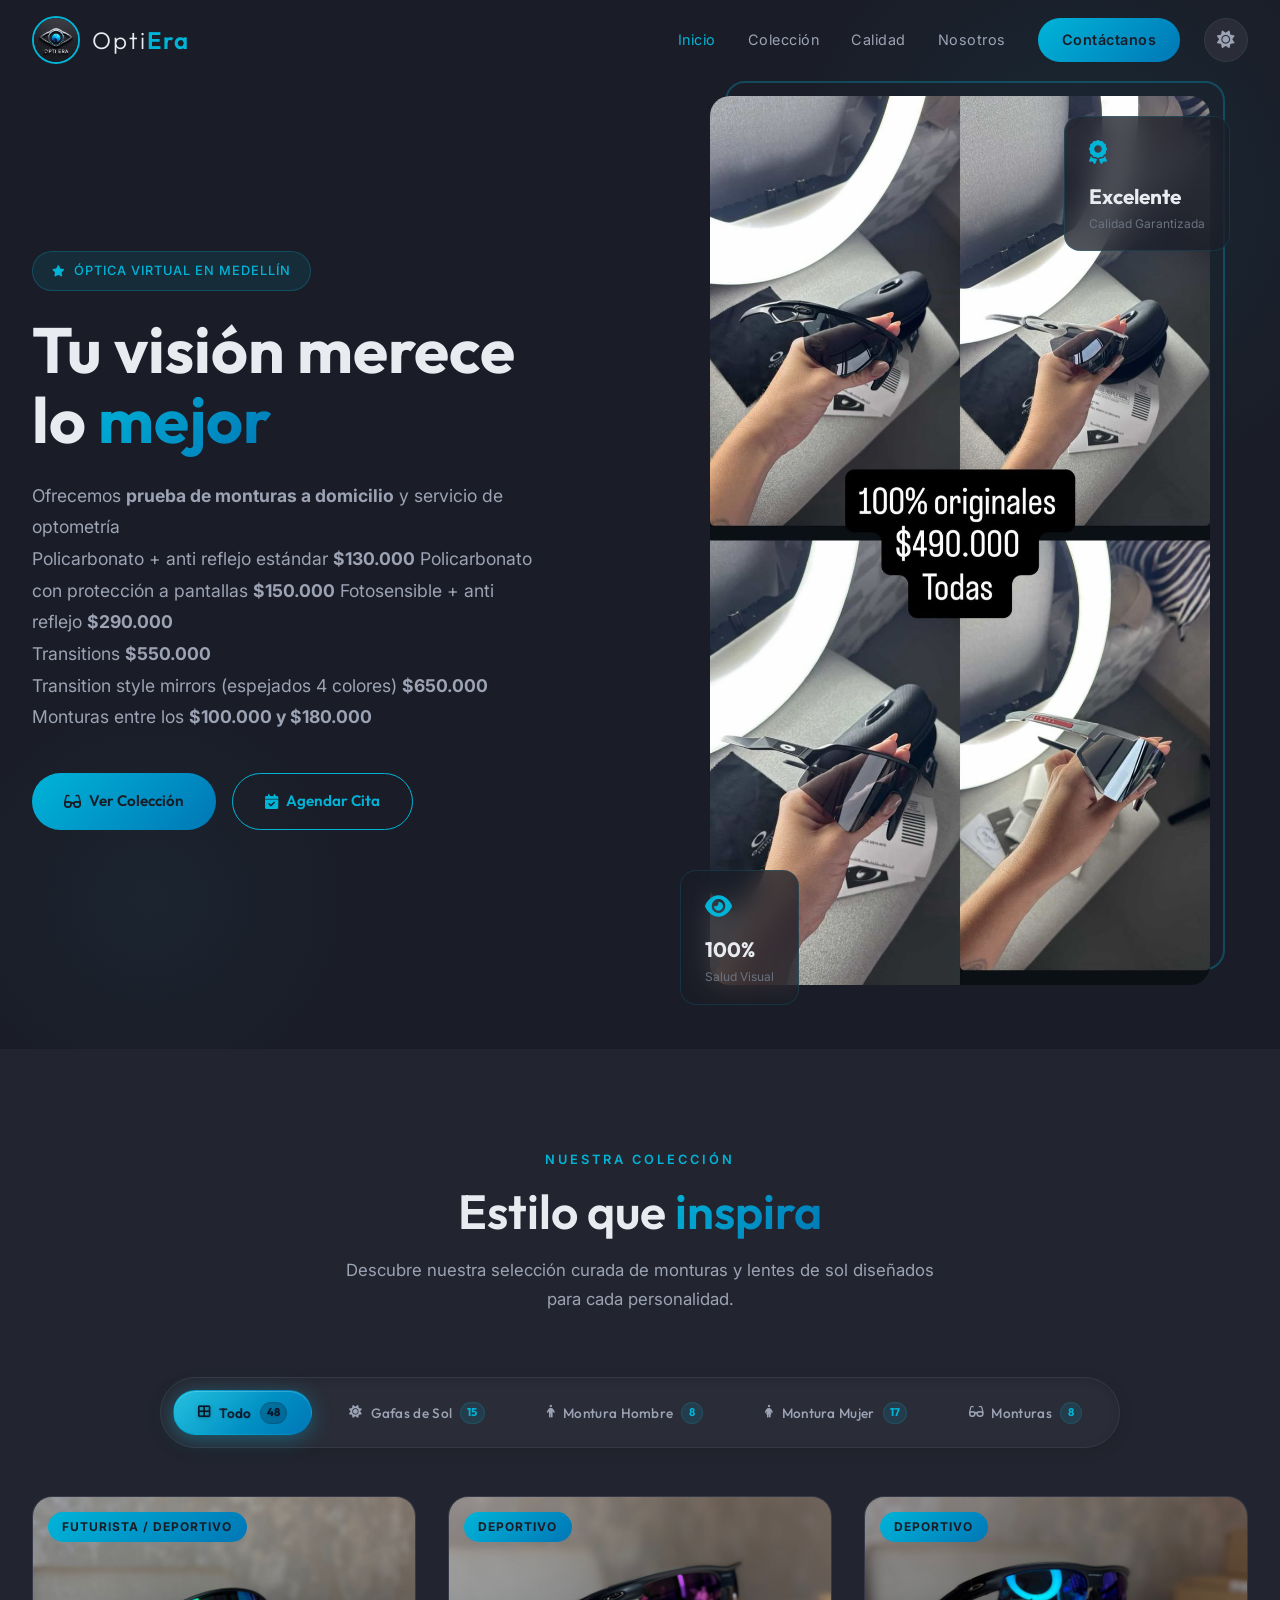
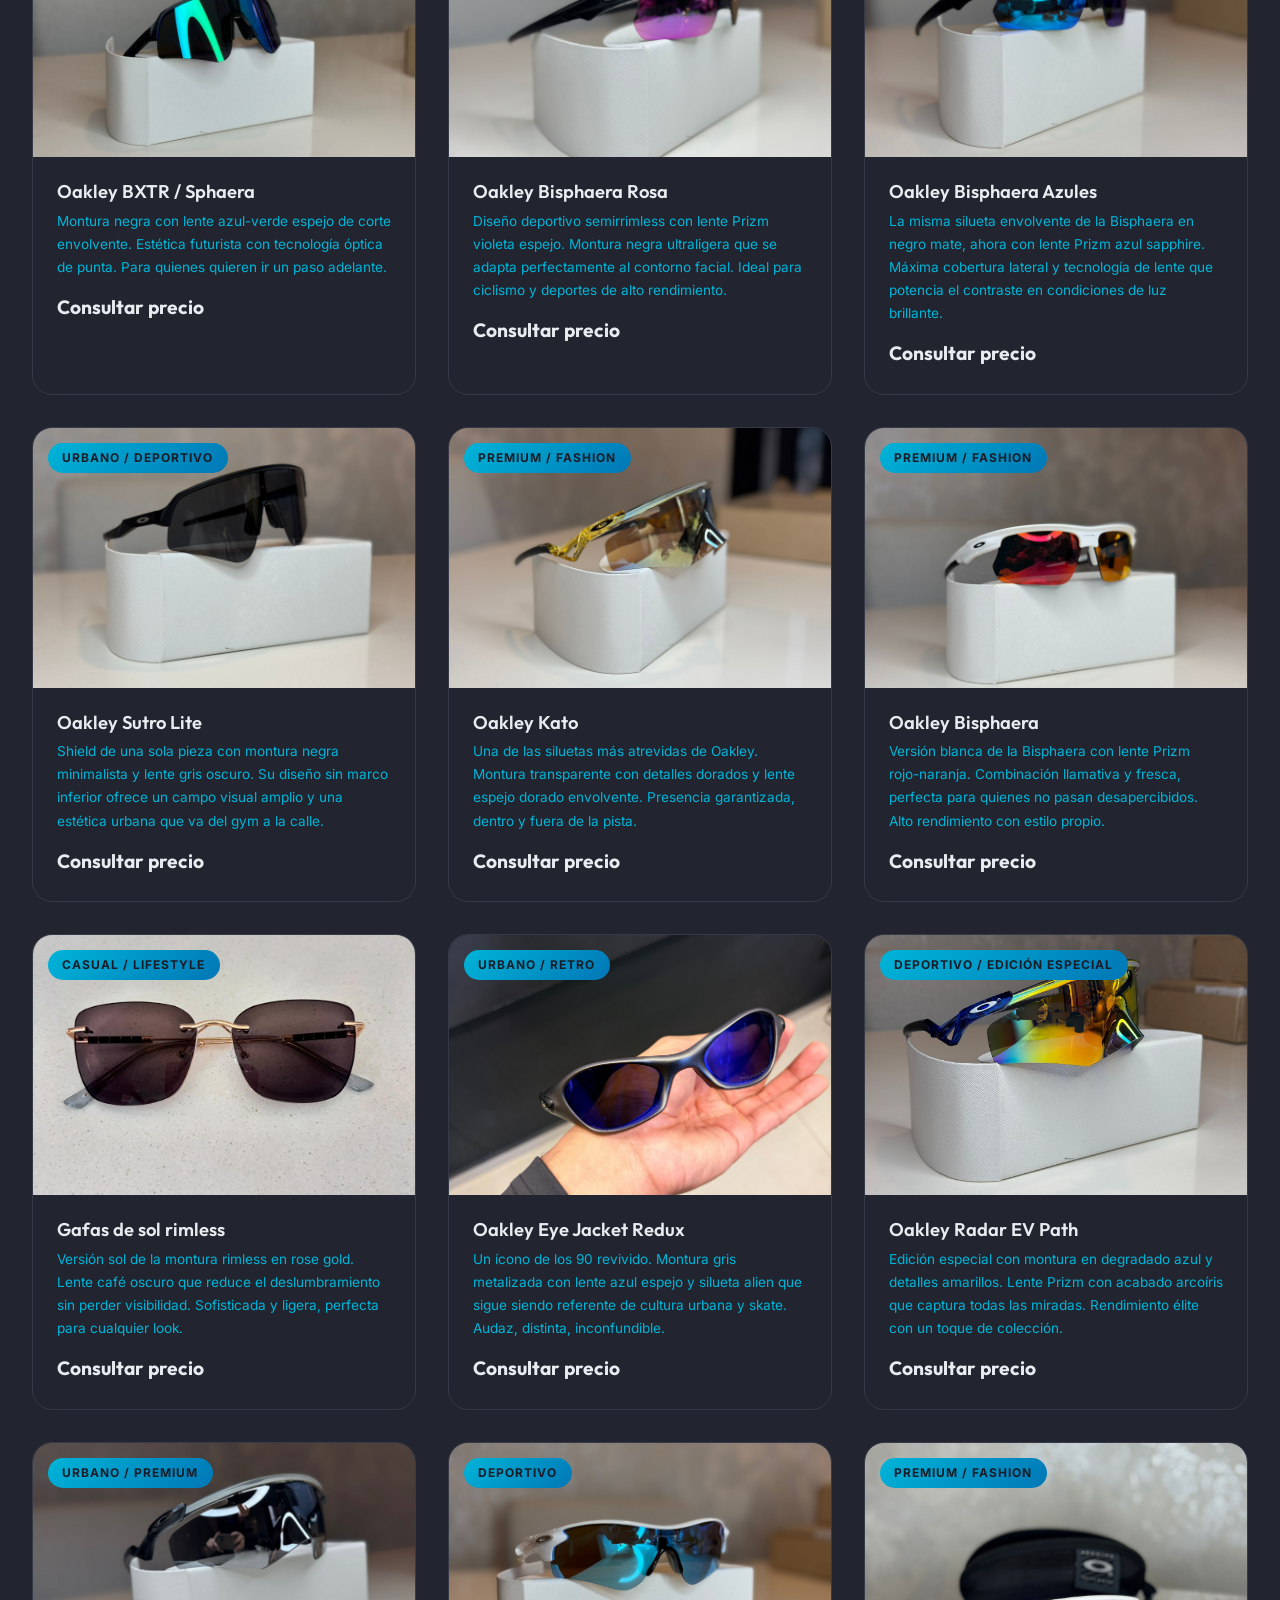
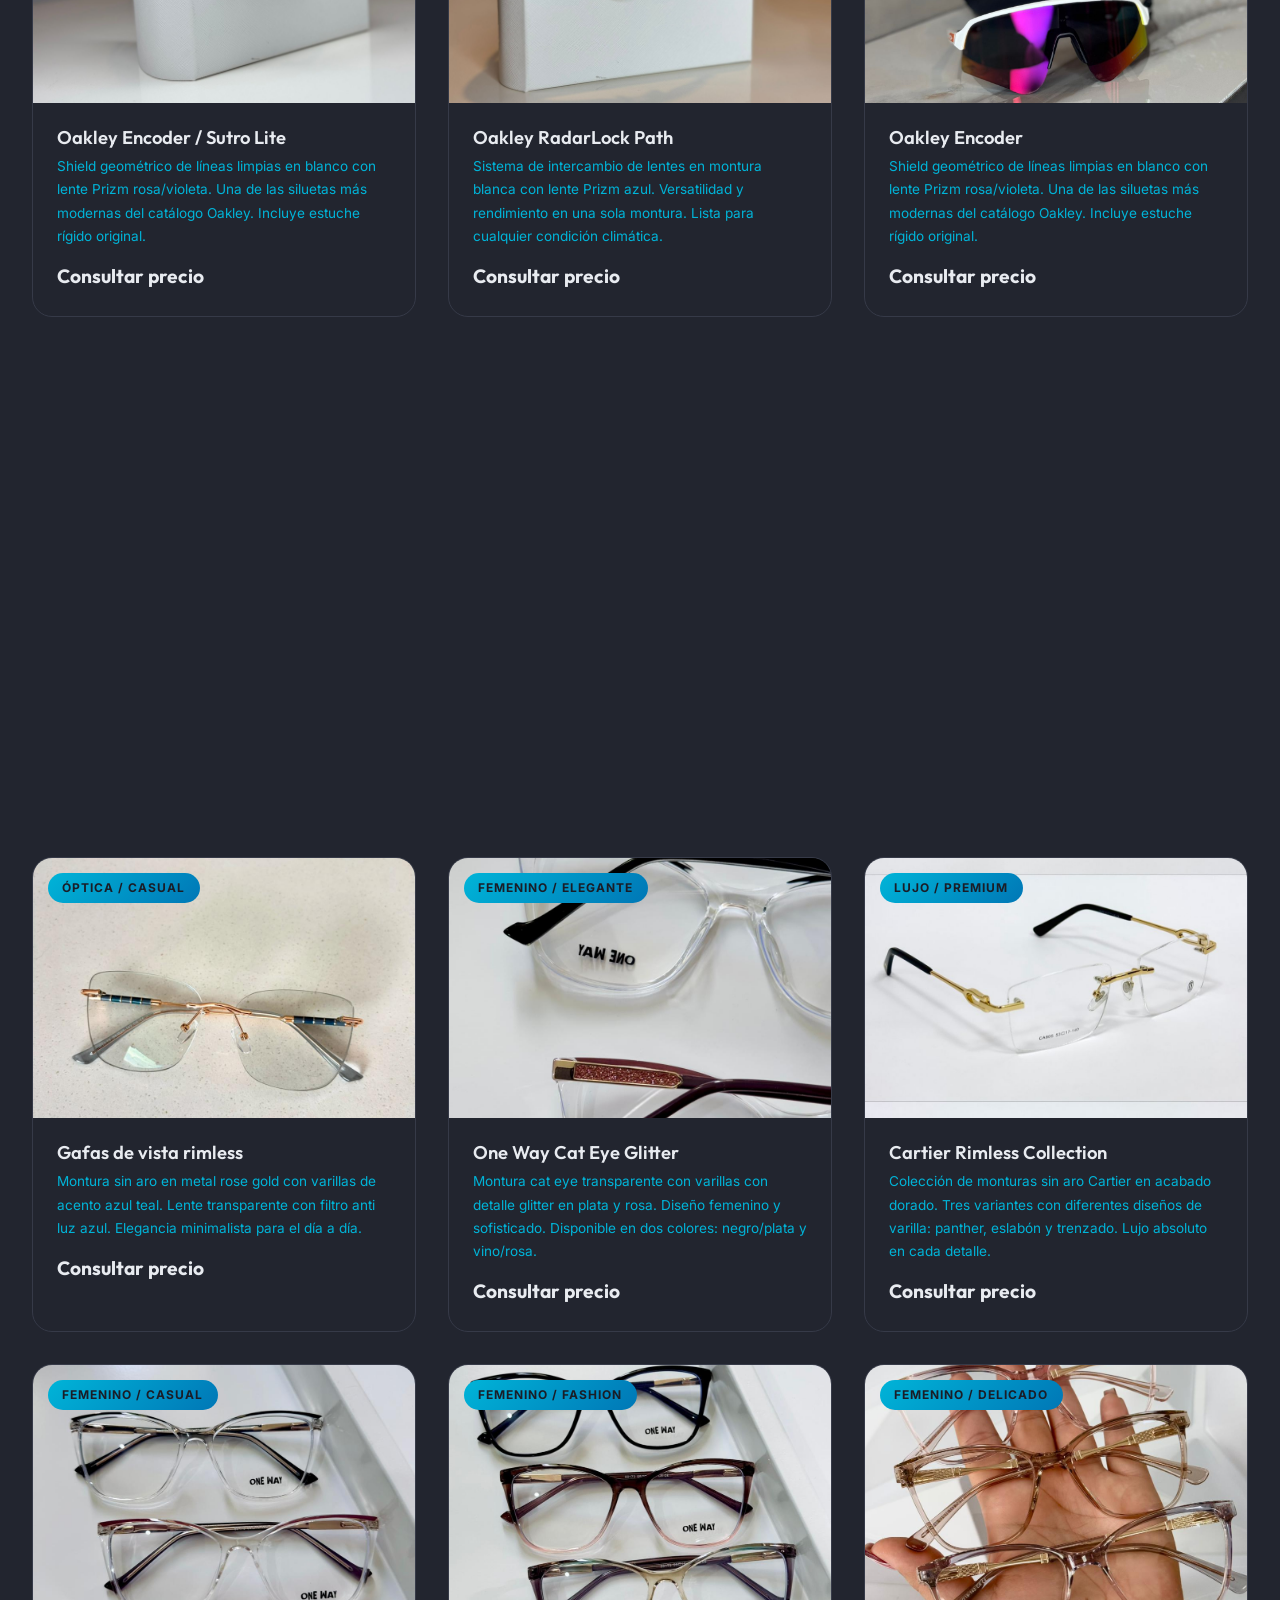
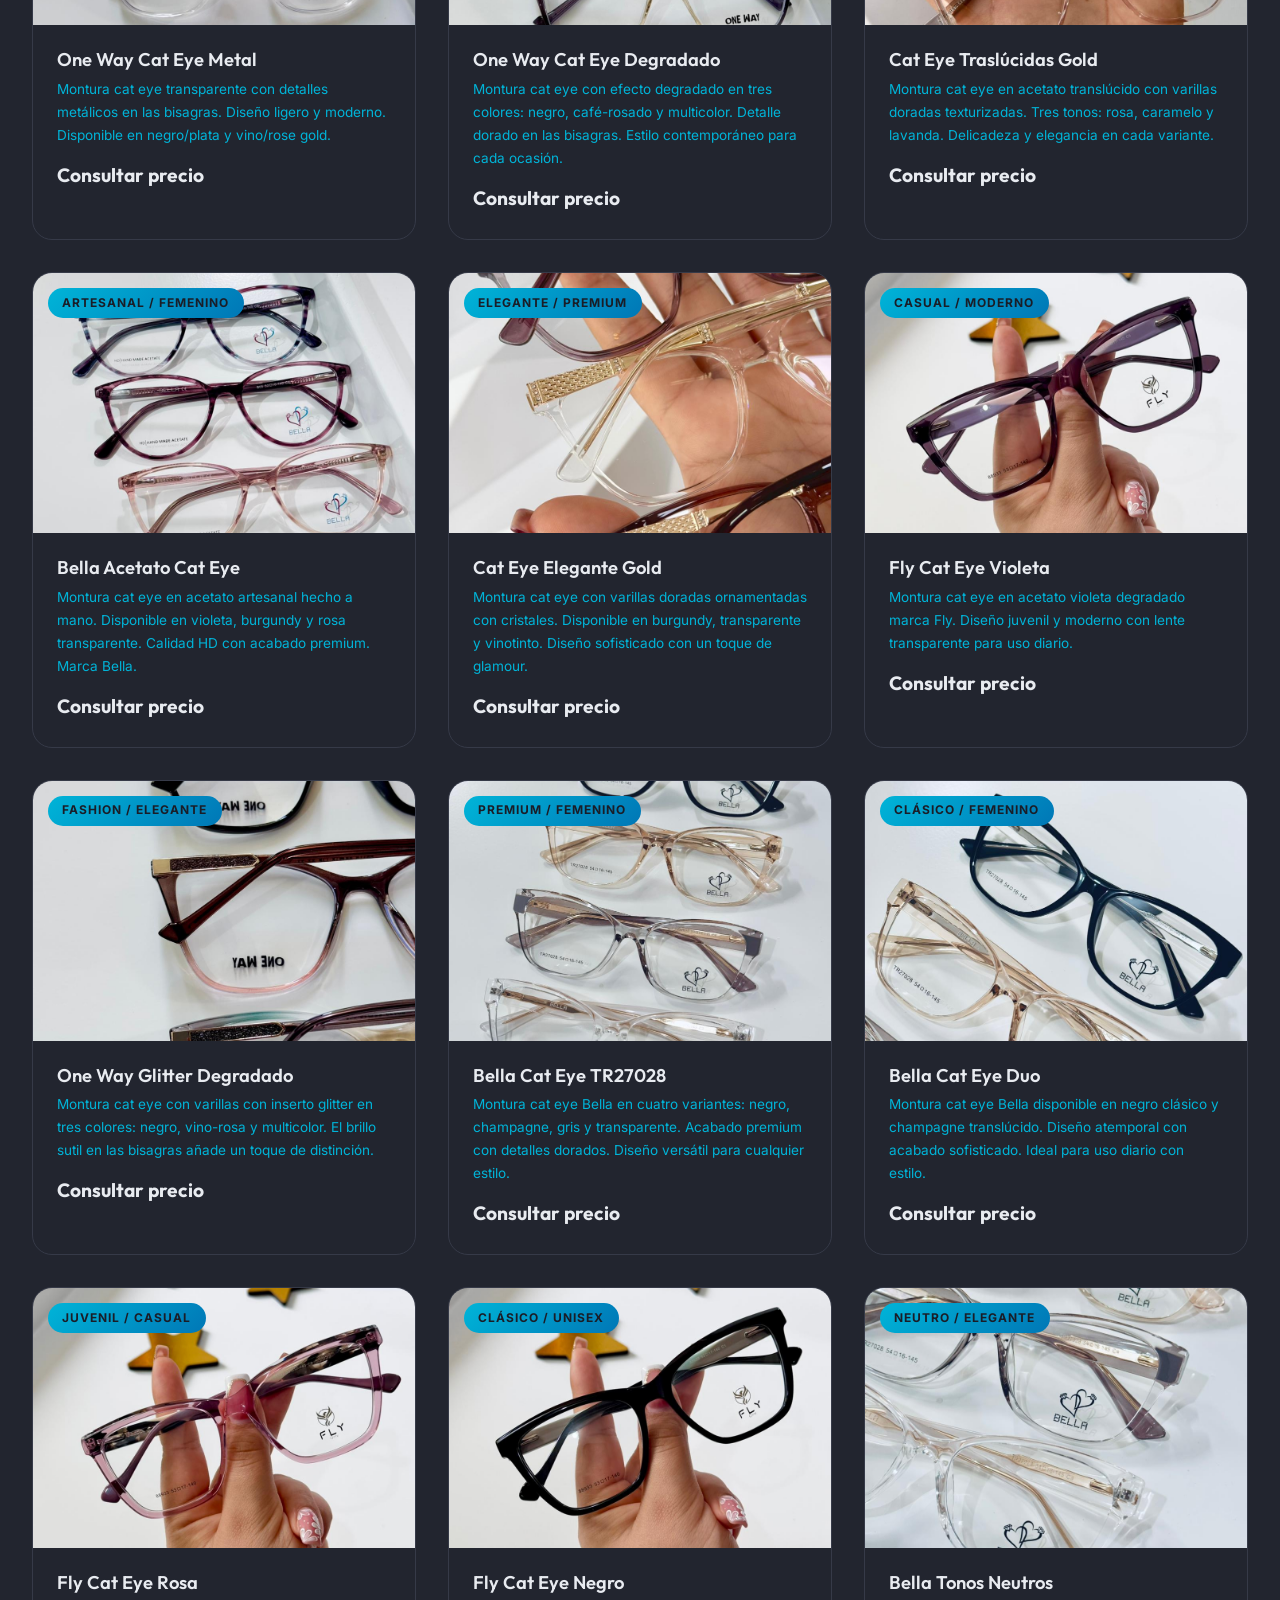
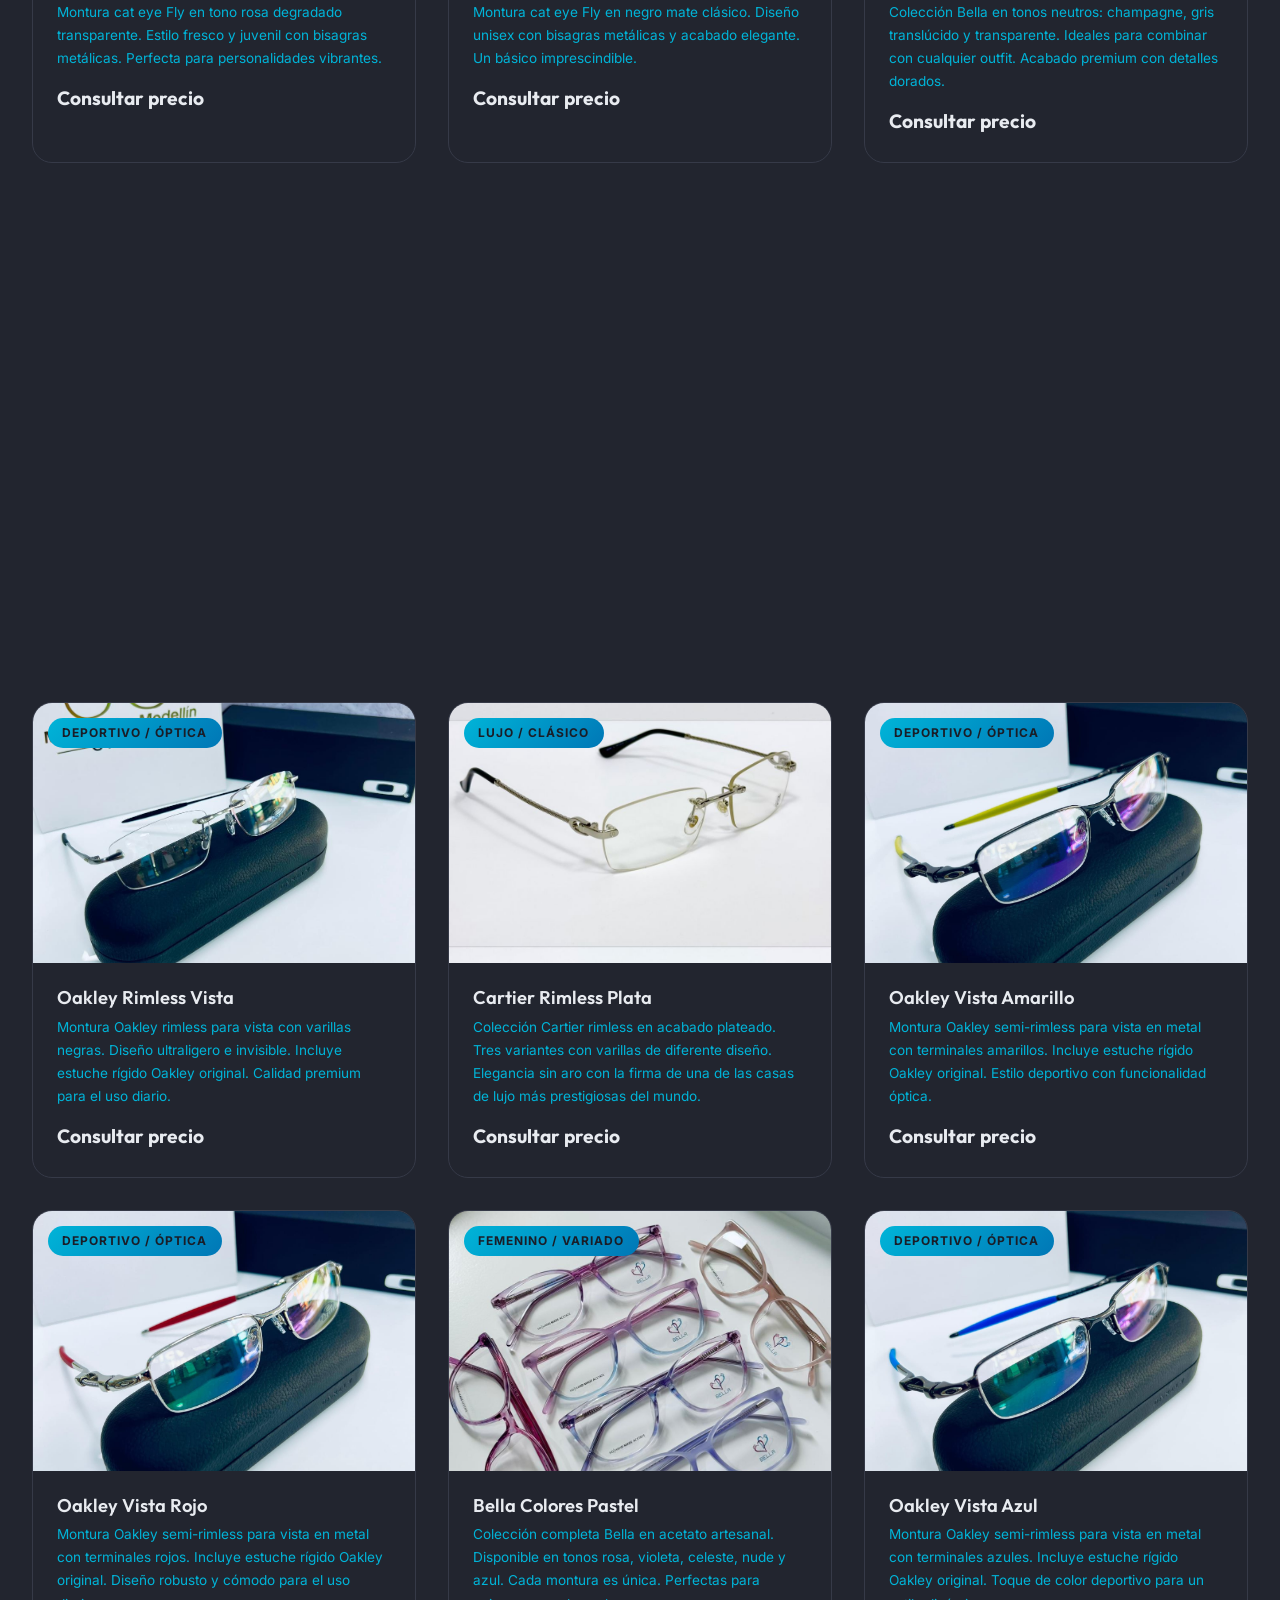
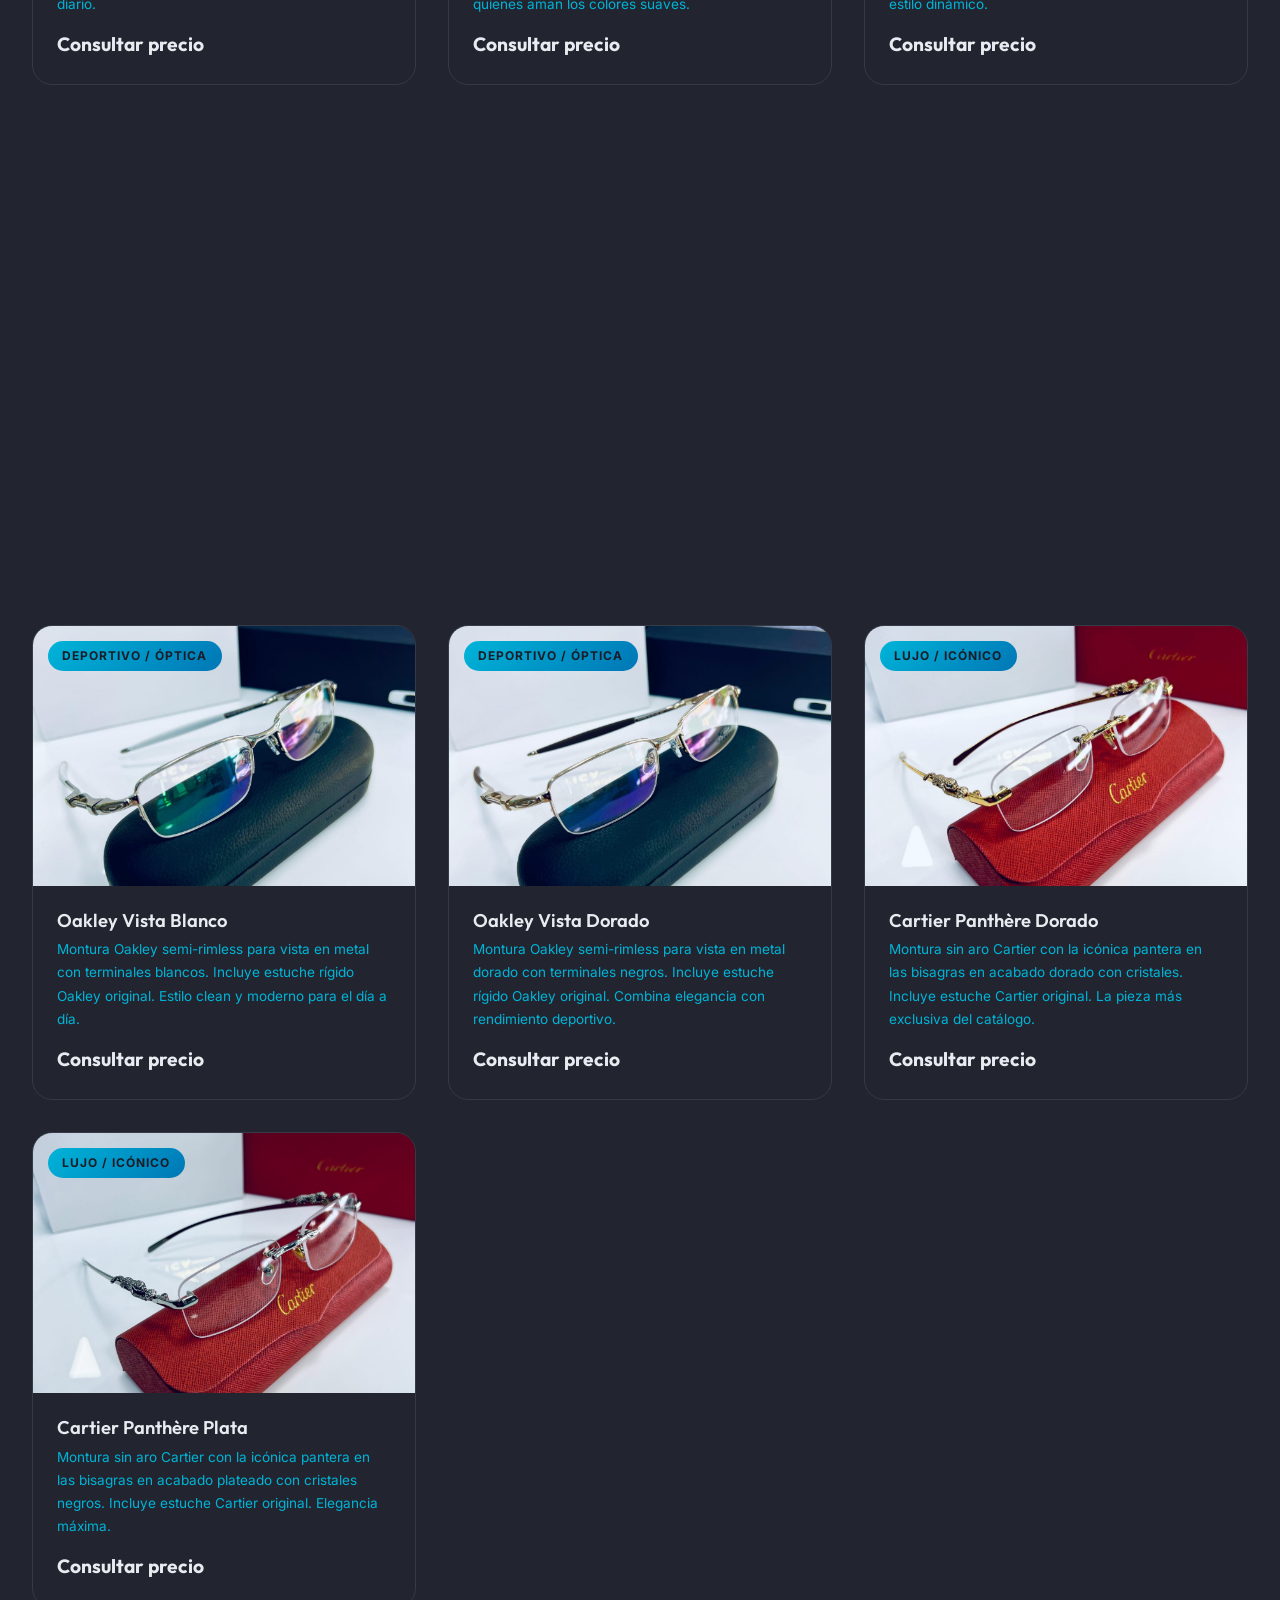
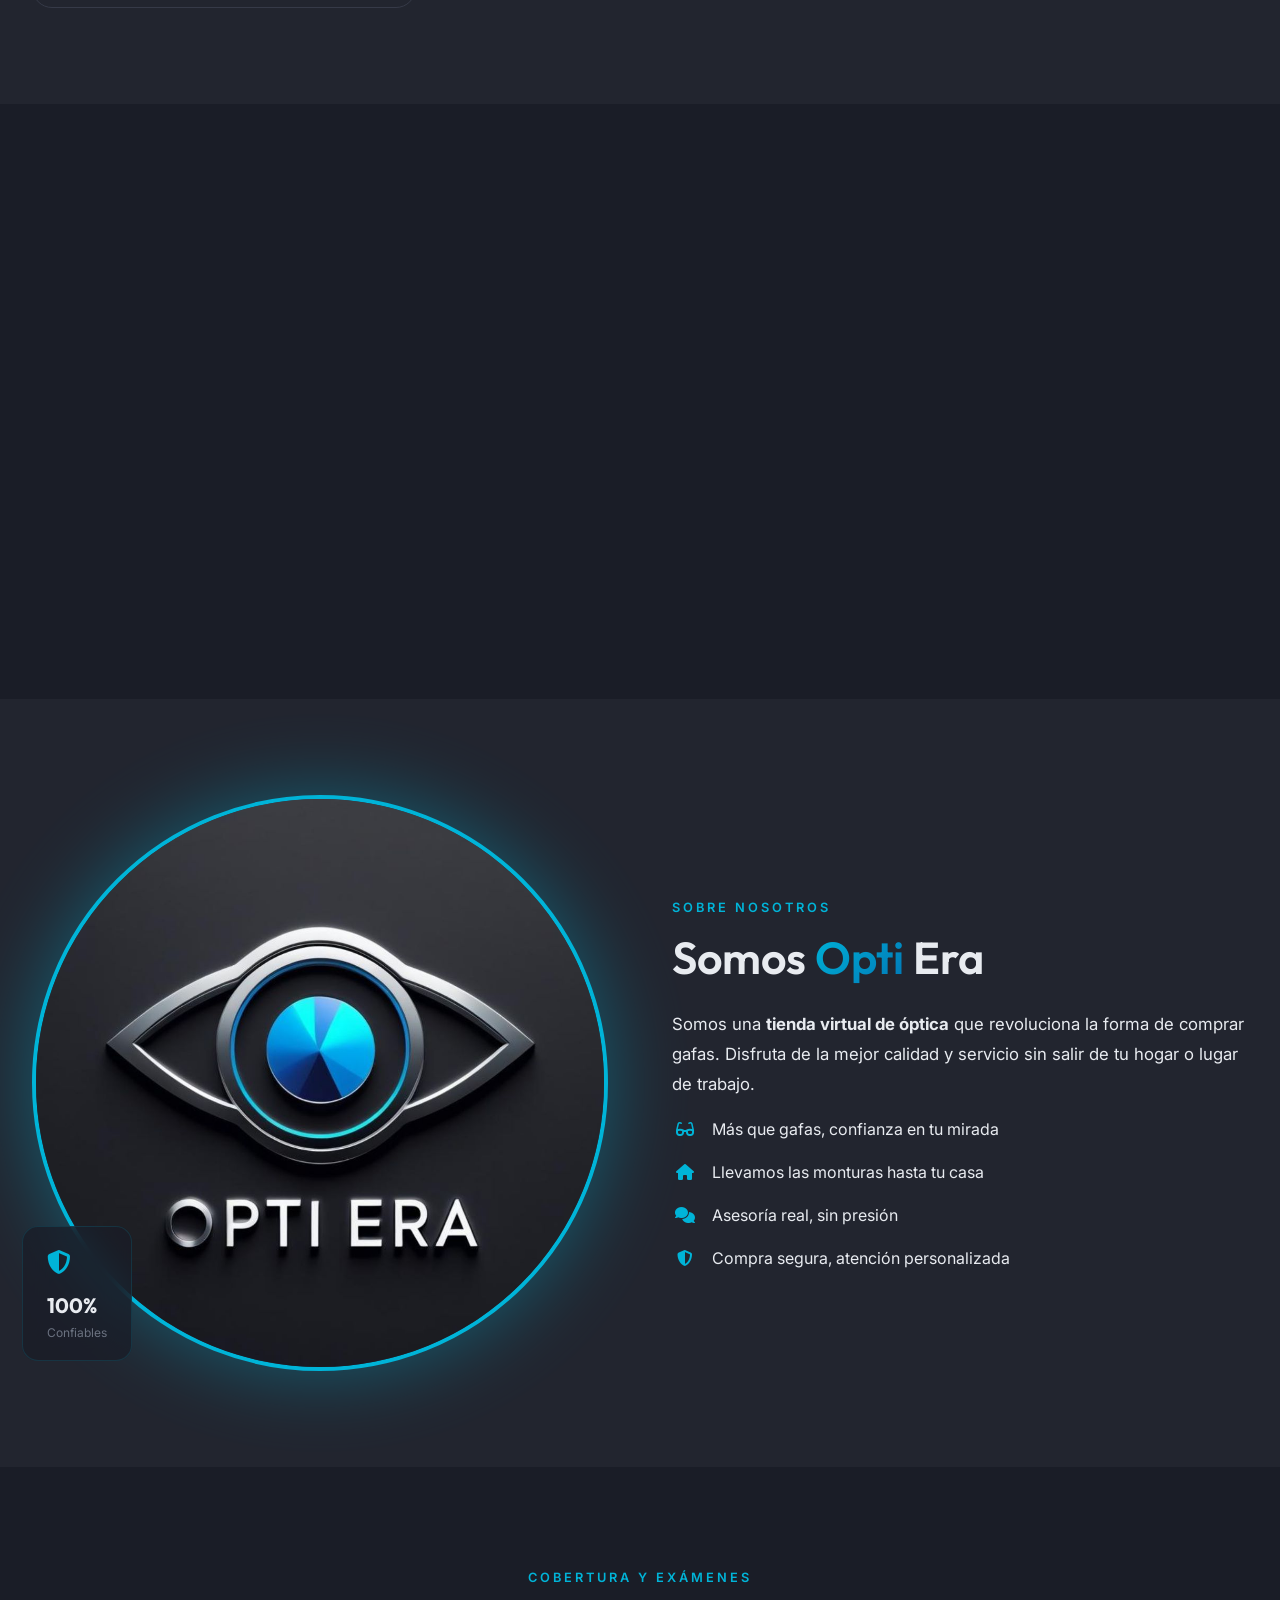
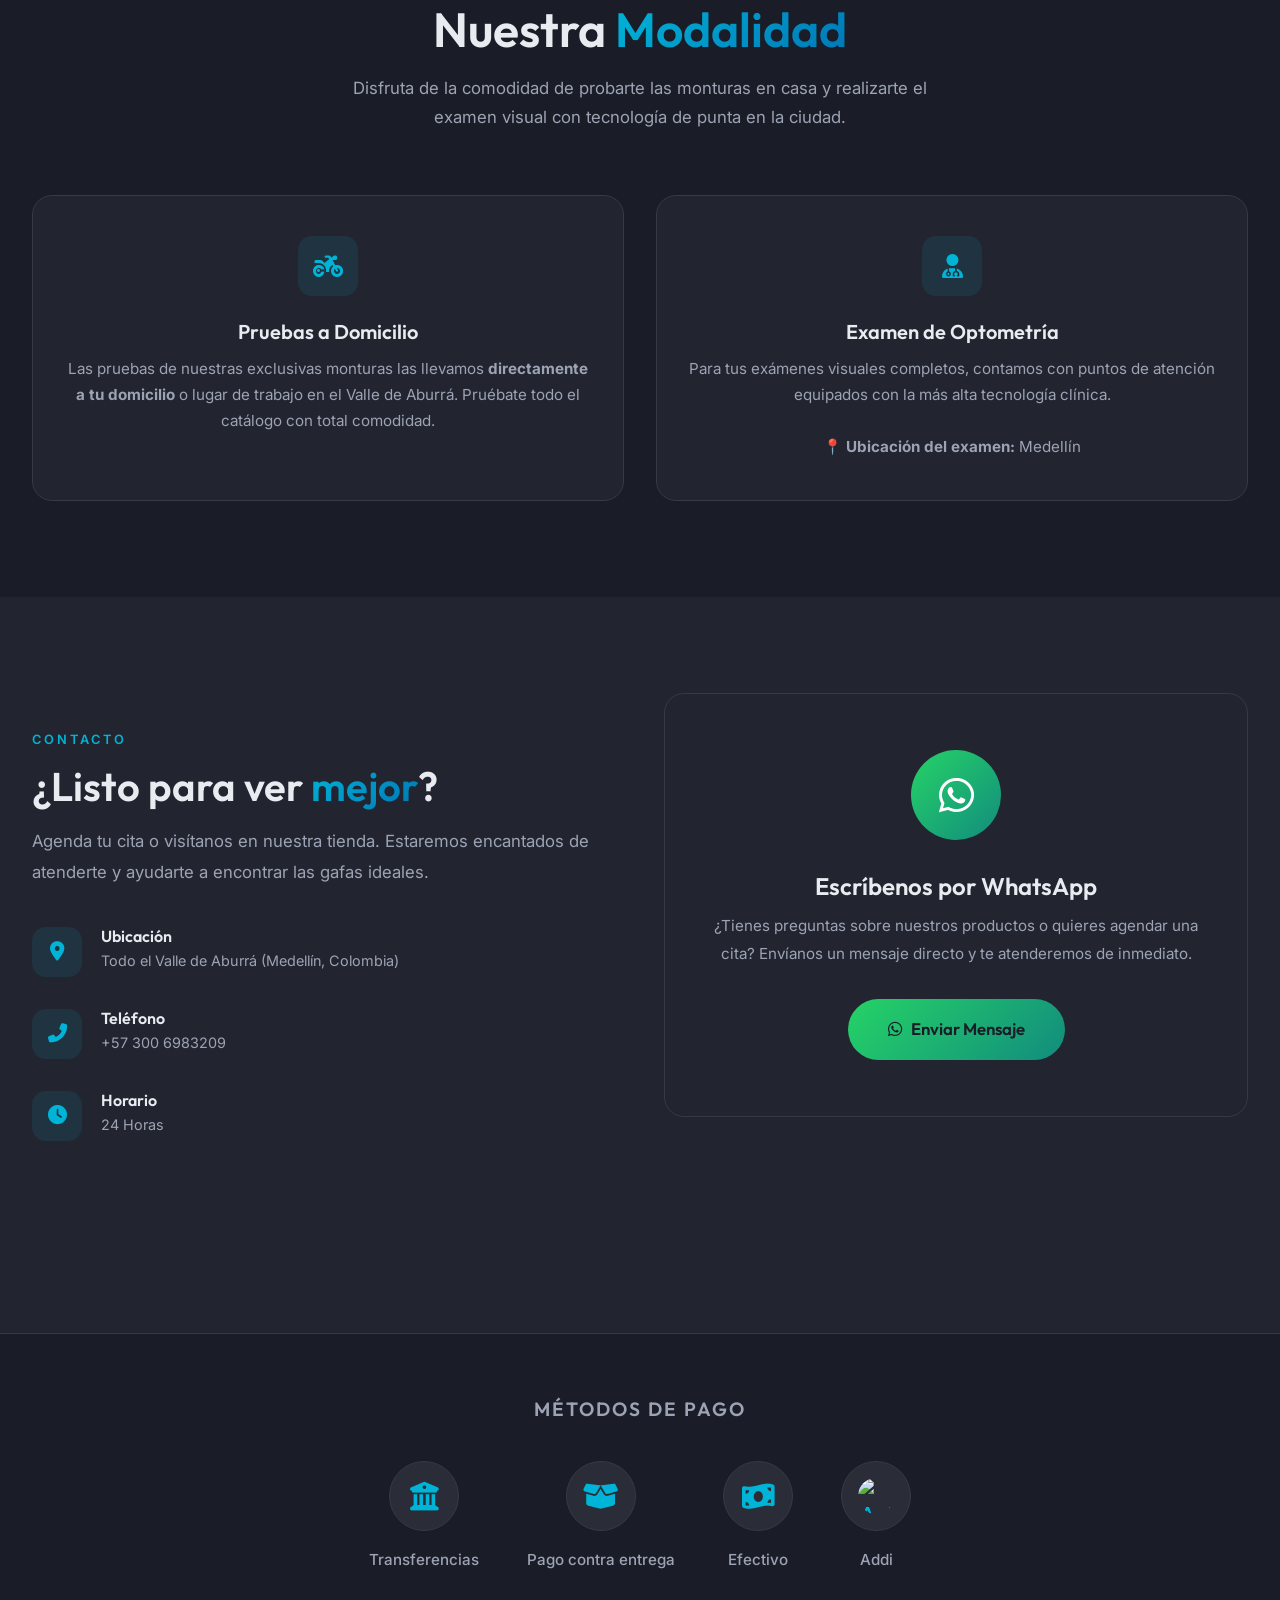
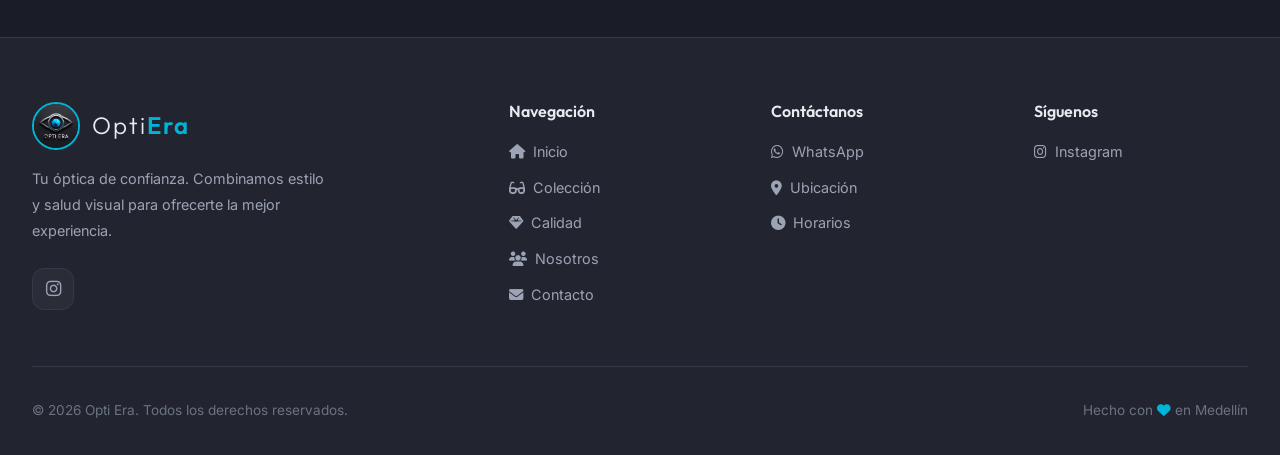
==== commit c8ec9815: "Add files via upload" ====
--- a/index.html
+++ b/index.html
@@ -1,4 +1,4 @@
-<!DOCTYPE html>
+﻿<!DOCTYPE html>
 <html lang="es">
 
 <head>
@@ -776,22 +776,6 @@
                         <p class="product-price">Consultar precio</p>
                     </div>
                 </div>
-
-                <div class="product-card reveal" data-category="hombre">
-                    <div class="product-image">
-                        <img src="catalogo/gafas_49.jpg" alt="Oakley Rimless Vista Plata">
-                        <span class="product-tag">Deportivo / Óptica</span>
-                    </div>
-                    <div class="product-info">
-                        <h3>Oakley Rimless Vista Plata</h3>
-                        <p class="product-category">Montura Oakley rimless para vista en metal plateado ultra
-                            minimalista.
-                            Incluye estuche rígido Oakley original. Lo invisible que necesitas con la calidad que
-                            mereces.</p>
-                        <p class="product-price">Consultar precio</p>
-                    </div>
-                </div>
-
             </div>
         </div>
     </section>
